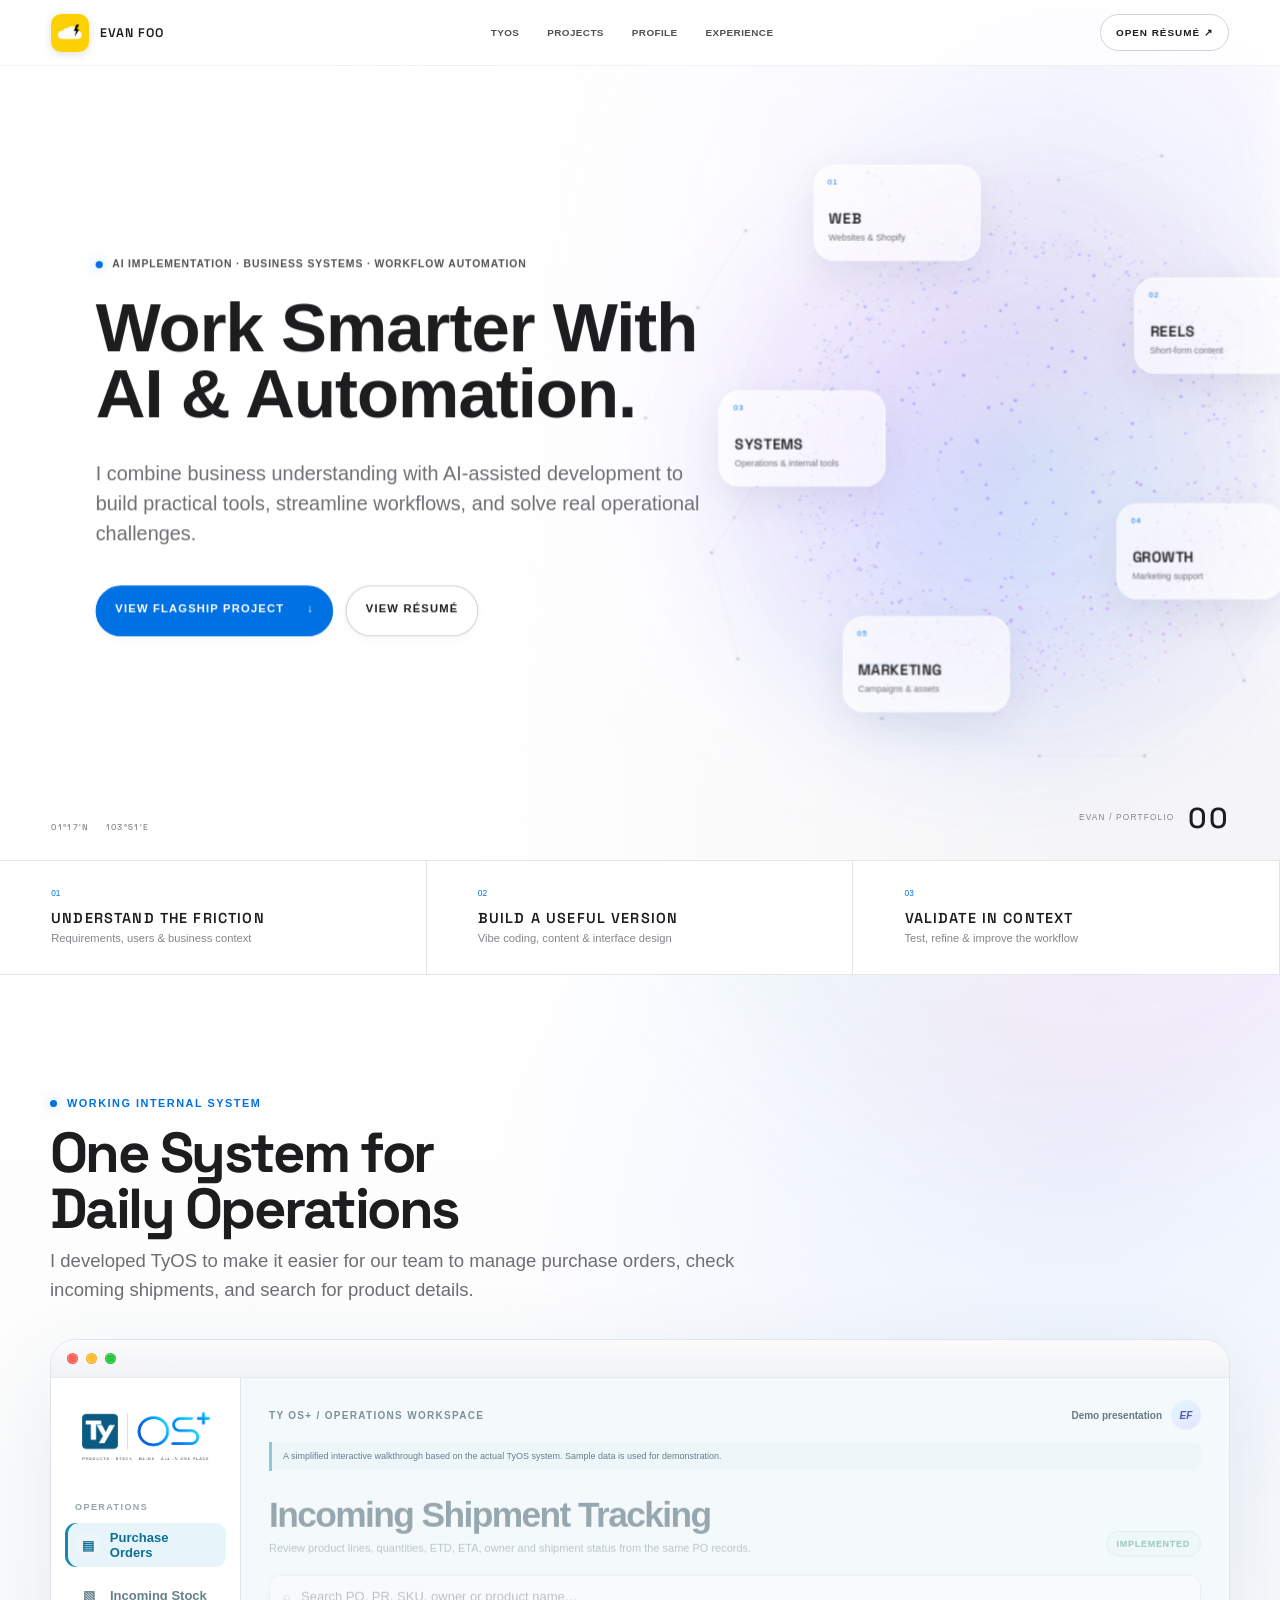
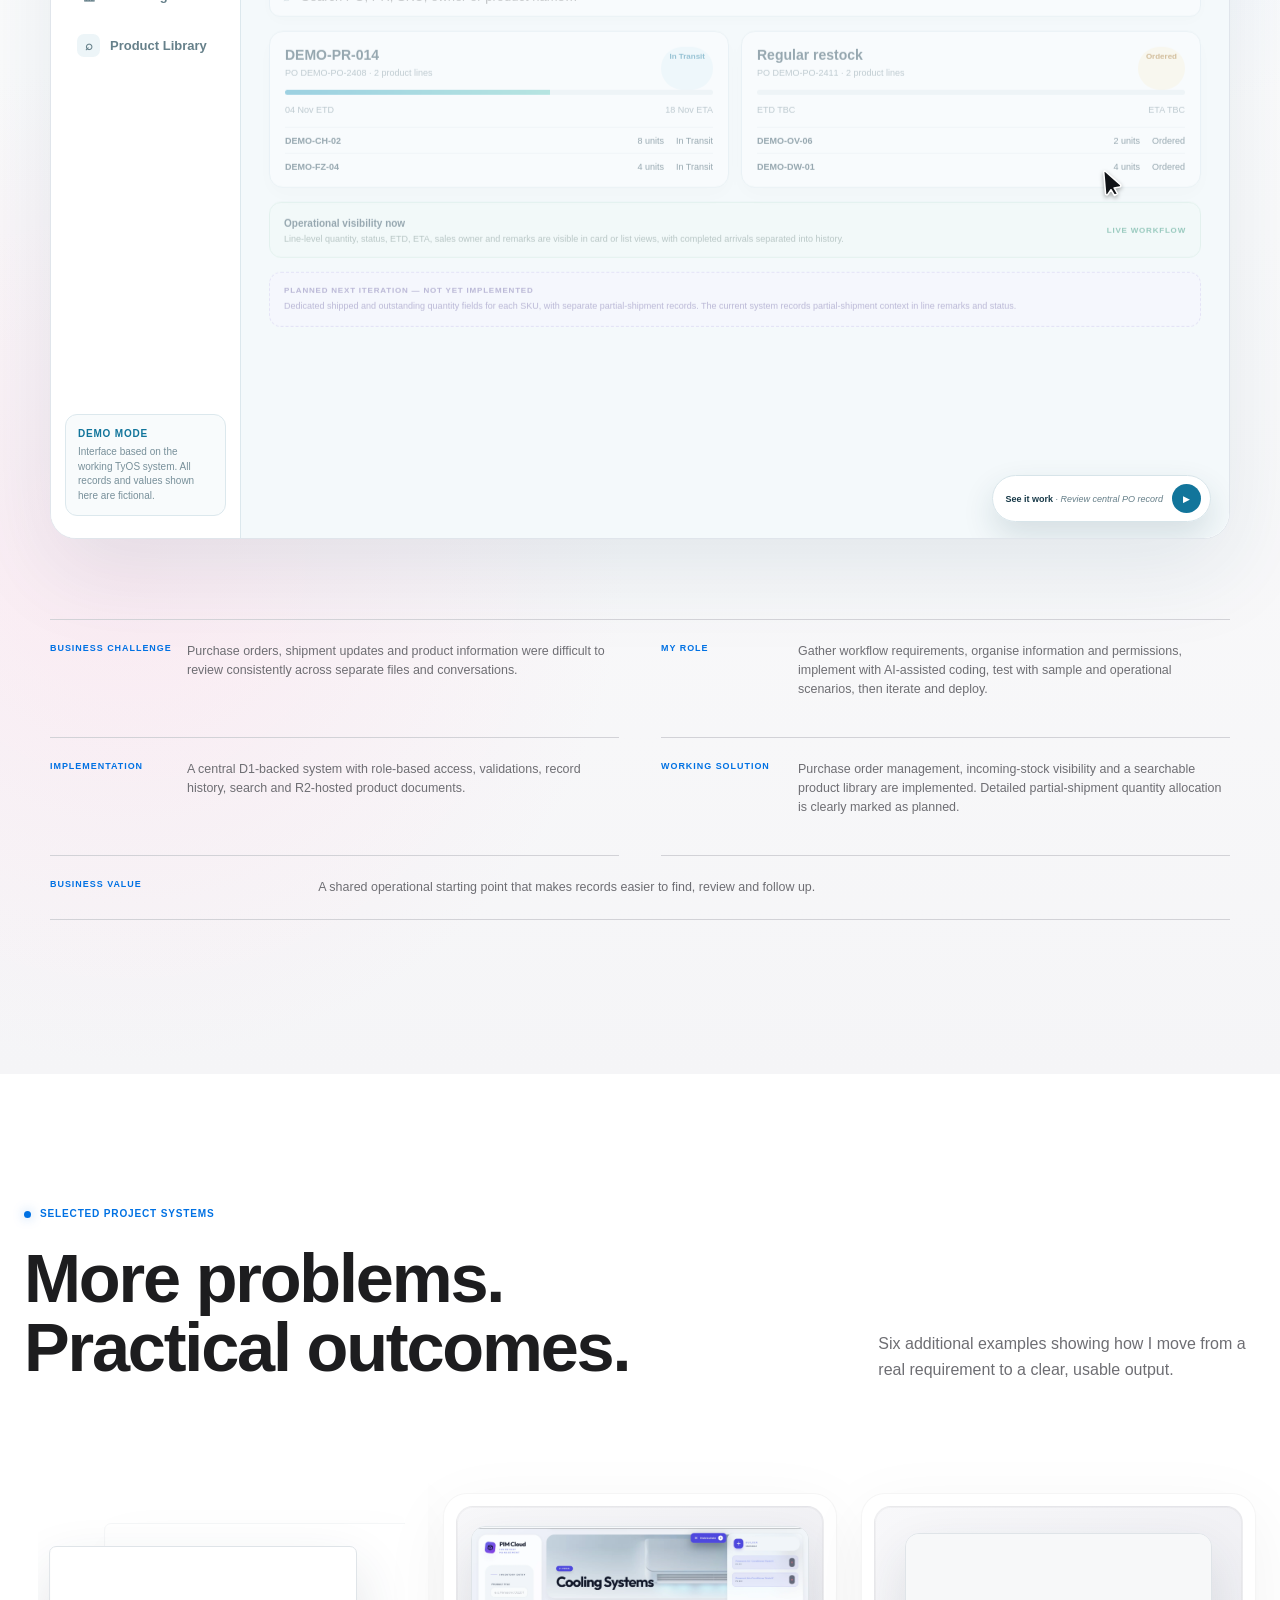
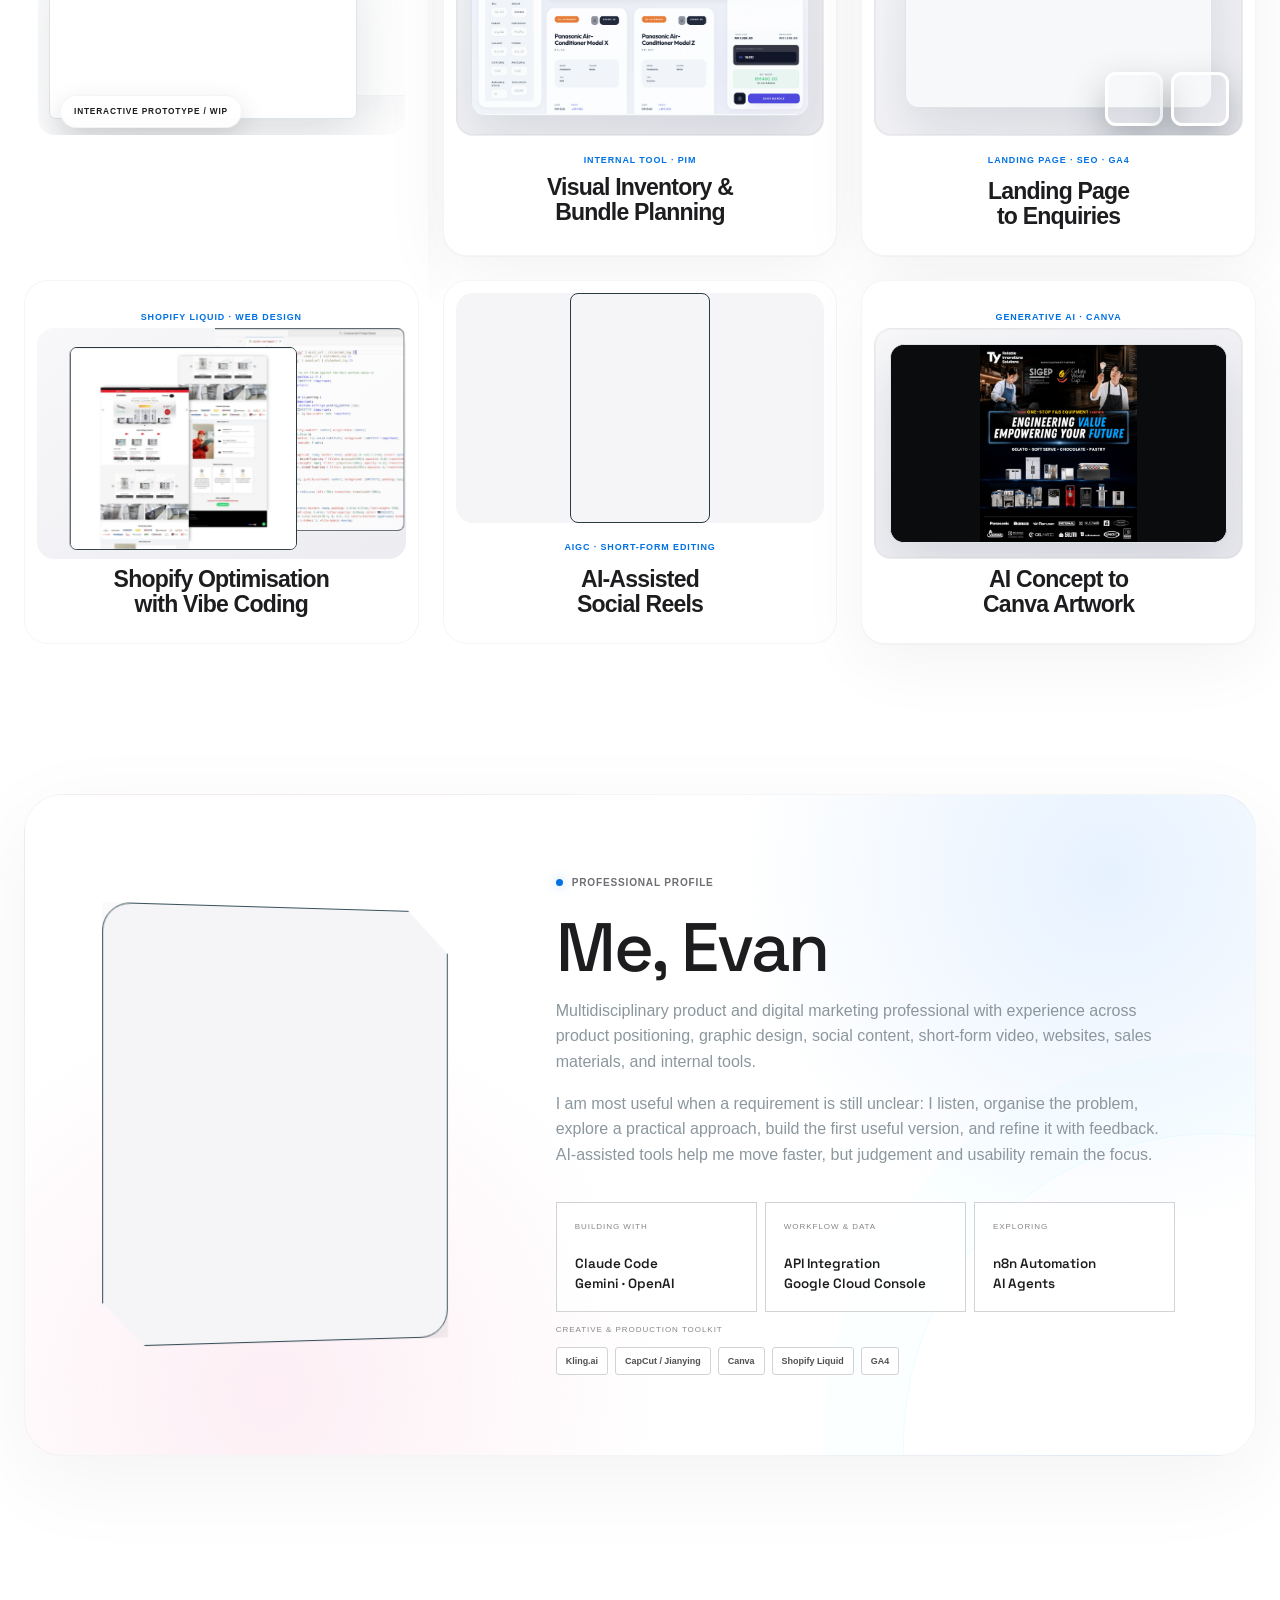
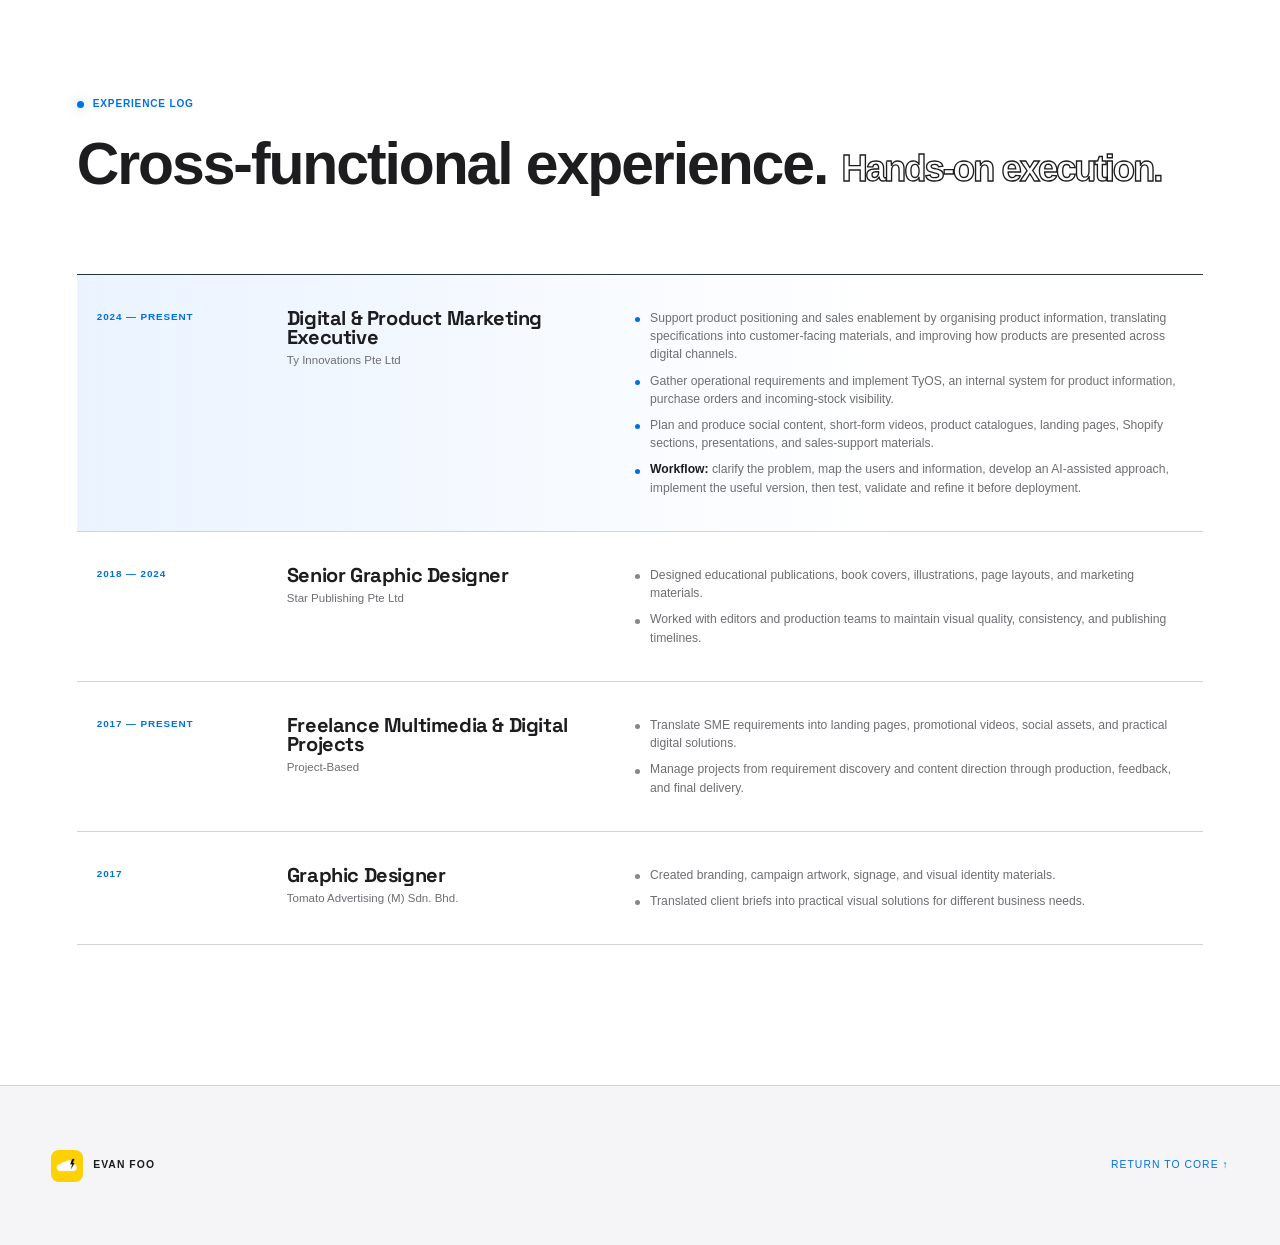
==== index.html @ cb298717 "Add files via upload" ====
<!doctype html>
<html lang="en">
<head>
  <meta charset="utf-8">
  <meta name="viewport" content="width=device-width, initial-scale=1">
  <meta name="description" content="Evan Foo — turning operational problems into practical business systems with AI-assisted implementation.">
  <meta name="theme-color" content="#ffffff">
  <title>Evan Foo — AI Implementation &amp; Business Systems</title>
  <link rel="icon" href="favicon.ico">
  <link rel="preconnect" href="https://fonts.googleapis.com">
  <link rel="preconnect" href="https://fonts.gstatic.com" crossorigin>
  <link href="https://fonts.googleapis.com/css2?family=DM+Sans:wght@400;500;600;700&amp;family=Space+Grotesk:wght@400;500;600;700&amp;display=swap" rel="stylesheet">
  <link rel="stylesheet" href="css/style.css">
</head>
<body>
  <canvas id="space" aria-hidden="true"></canvas>
  <div class="cursor-light" aria-hidden="true"></div>
  <div class="scroll-meter" aria-hidden="true"><span></span></div>

  <header class="topbar">
    <a class="identity" href="#home"><img src="assets/logo/evan-logo.png" alt=""><span>EVAN FOO</span></a>
    <nav aria-label="Main navigation"><a href="#tyos">TyOS</a><a href="#projects">Projects</a><a href="#profile">Profile</a><a href="#experience">Experience</a></nav>
    <a class="resume-link" href="assets/resume/resume.pdf" target="_blank">OPEN RÉSUMÉ <span>↗</span></a>
  </header>

  <main>
    <section class="hero" id="home">
      <div class="hero-video-shade" aria-hidden="true"></div>
      <div class="hero-copy" data-depth="18">
        <p class="system-label"><i></i> AI IMPLEMENTATION · BUSINESS SYSTEMS · WORKFLOW AUTOMATION</p>
        <h1><span class="hero-line">Work Smarter With</span><br><span>AI &amp; Automation.</span></h1>
        <p>I combine business understanding with AI-assisted development to build practical tools, streamline workflows, and solve real operational challenges.</p>
        <div class="hero-actions"><a href="#tyos">View flagship project <b>↓</b></a><a href="assets/resume/resume.pdf" target="_blank">View résumé</a></div>
      </div>

      <div class="portfolio-modules hero-visual-depth" aria-label="Portfolio categories">
        <canvas class="category-particle-ball" id="categoryParticleBall" aria-hidden="true"></canvas>
        <a href="#web-project"><small>01</small><strong>WEB</strong><span>Websites &amp; Shopify</span></a>
        <a href="#reels-project"><small>02</small><strong>REELS</strong><span>Short-form content</span></a>
        <a href="#tyos"><small>03</small><strong>SYSTEMS</strong><span>Operations &amp; internal tools</span></a>
        <a href="#growth-project"><small>04</small><strong>GROWTH</strong><span>Marketing support</span></a>
        <a href="#marketing-project"><small>05</small><strong>MARKETING</strong><span>Campaigns &amp; assets</span></a>
      </div>

      <div class="hero-coordinates" aria-hidden="true"><span>01°17′N</span><span>103°51′E</span></div>
      <div class="hero-index" aria-hidden="true"><span>EVAN / PORTFOLIO</span><b>00</b></div>
    </section>

    <section class="signal-band" aria-label="Core strengths">
      <div><small>01</small><strong>UNDERSTAND THE FRICTION</strong><span>Requirements, users &amp; business context</span></div>
      <div><small>02</small><strong>BUILD A USEFUL VERSION</strong><span>Vibe coding, content &amp; interface design</span></div>
      <div><small>03</small><strong>VALIDATE IN CONTEXT</strong><span>Test, refine &amp; improve the workflow</span></div>
    </section>

    <section class="tyos-showcase" id="tyos">
      <div class="tyos-wrap">
        <div class="tyos-demo-intro reveal">
          <p class="tyos-kicker"><i></i> WORKING INTERNAL SYSTEM</p>
          <h2>One System for<br>Daily Operations</h2>
          <p>I developed TyOS to make it easier for our team to manage purchase orders, check incoming shipments, and search for product details.</p>
        </div>
        <div class="tyos-real-demo reveal" id="tyos-walkthrough">
          <div class="tyos-window-bar" aria-hidden="true">
            <span class="tyos-window-dot tyos-window-dot-red"></span>
            <span class="tyos-window-dot tyos-window-dot-yellow"></span>
            <span class="tyos-window-dot tyos-window-dot-green"></span>
          </div>
          <iframe src="assets/tyos-demo/index.html" title="Interactive TyOS workflow demonstration using anonymised sample data" loading="lazy"></iframe>
        </div>

        <header class="tyos-intro tyos-intro-summary reveal">
          <div class="tyos-summary">
            <p><b>BUSINESS CHALLENGE</b> Purchase orders, shipment updates and product information were difficult to review consistently across separate files and conversations.</p>
            <p><b>MY ROLE</b> Gather workflow requirements, organise information and permissions, implement with AI-assisted coding, test with sample and operational scenarios, then iterate and deploy.</p>
            <p><b>IMPLEMENTATION</b> A central D1-backed system with role-based access, validations, record history, search and R2-hosted product documents.</p>
            <p><b>WORKING SOLUTION</b> Purchase order management, incoming-stock visibility and a searchable product library are implemented. Detailed partial-shipment quantity allocation is clearly marked as planned.</p>
            <p><b>BUSINESS VALUE</b> A shared operational starting point that makes records easier to find, review and follow up.</p>
          </div>
        </header>

        <div class="tyos-demo-shell reveal" id="tyosLegacyDemo" aria-hidden="true">
          <div class="tyos-demo-top">
            <div class="tyos-demo-dots" aria-hidden="true"><i></i><i></i><i></i></div>
            <div class="tyos-demo-url">tyos · internal operations workspace</div>
            <div class="tyos-sample-banner">Sample data · No production records</div>
            <div class="tyos-demo-controls">
              <button id="playBtn" type="button">▶ Play walkthrough</button>
              <button id="pauseBtn" type="button" aria-pressed="false">Ⅱ Pause</button>
              <button id="replayBtn" type="button" aria-label="Replay walkthrough">↻</button>
            </div>
          </div>
          <div class="tyos-demo-content">
            <aside class="tyos-demo-side" aria-label="TyOS sample navigation">
              <div class="tyos-demo-logo"><span>TY</span><b>OS+</b></div>
              <button class="tyos-demo-nav active" data-nav="products" type="button"><span>▣</span><b>Clearance Stock</b></button>
              <button class="tyos-demo-nav" data-nav="guide" type="button"><span>▤</span><b>Focus Product</b></button>
              <button class="tyos-demo-nav" data-nav="incoming" type="button"><span>▧</span><b>Incoming Stock</b></button>
              <div class="tyos-demo-note"><strong>TyOS demo</strong>Illustrative sample workspace</div>
            </aside>
            <div class="tyos-demo-main">
              <div class="tyos-demo-heading">
                <div><h3 id="screenTitle">Clearance Stock &amp; Pricing</h3><p id="screenSubtitle">Find product information without searching through separate files.</p></div>
                <span>SAMPLE WORKSPACE</span>
              </div>

              <div class="tyos-demo-screen active" data-screen="products">
                <div class="tyos-demo-search" id="searchTarget"><span>⌕</span><b id="searchText">Search SKU or product…</b></div>
                <div class="tyos-demo-categories"><span>Priority</span><span>All Product</span><span class="active">S/S Refrigerator</span><span>Chest Freezer</span><span>Glass Door</span><span>Ice Makers</span></div>
                <div class="tyos-product-table">
                  <div class="tyos-product-head"><span>Product / SKU</span><span>Equipment</span><span>Clearance</span><span>Wholesale</span><span>Available</span></div>
                  <button class="tyos-product-row" id="productTarget" type="button"><span><strong>TY-FZ-4D-01</strong><small>Sample model</small></span><span>4 Door Upright Freezer</span><span class="clearance">S$1,680</span><span>S$2,000</span><span class="quantity">×1</span></button>
                  <button class="tyos-product-row" type="button"><span><strong>TY-CH-2D-02</strong><small>Sample model</small></span><span>2 Door Upright Chiller</span><span class="clearance">S$2,020</span><span>S$2,340</span><span class="quantity">×3</span></button>
                </div>
                <div class="tyos-spec-card" id="specCard" aria-live="polite">
                  <div class="tyos-spec-title"><strong>4 Door Upright Freezer</strong><span>TY-FZ-4D-01 · Sample</span></div>
                  <div class="tyos-spec-grid"><div><label>Dimension</label><b>745 × 650 × 1,985 mm</b></div><div><label>Capacity</label><b>588 L</b></div><div><label>Temperature</label><b>−25°C to −15°C</b></div><div><label>Power</label><b>230V · 1 phase</b></div><div><label>Refrigerant</label><b>Sample spec</b></div><div><label>Energy rating</label><b>3</b></div><div><label>Availability</label><b>Sample quantity</b></div><div><label>Next step</label><b>Copy product specs</b></div></div>
                </div>
              </div>

              <div class="tyos-demo-screen" data-screen="guide">
                <div class="tyos-guide-grid">
                  <div class="tyos-guide-categories"><h4>Product Categories</h4><button class="active" id="guideTarget" type="button">Stainless Steel <span>4 ›</span></button><button type="button">Chest Freezer <span>2 ›</span></button><button type="button">Display Showcase <span>5 ›</span></button><button type="button">Dishwasher <span>1 ›</span></button></div>
                  <div class="tyos-guide-card"><small>PRODUCT CATEGORY</small><h4>Stainless Steel</h4><p>Explore suitable equipment configurations for the project.</p><div><section><b>Our focus</b><ul><li>Match configuration to the space</li><li>Confirm stored products</li></ul></section><section><b>Questions &amp; notes</b><ul><li>Chiller, freezer or combination?</li><li>How many doors are required?</li><li>Confirm current lead time</li></ul></section></div></div>
                </div>
              </div>

              <div class="tyos-demo-screen" data-screen="incoming">
                <div class="tyos-arrival-list">
                  <button class="tyos-arrival-card selected" id="arrivalTarget" type="button"><span><strong>SAMPLE-PR-014</strong><i>In Transit</i></span><p>2 product lines · 10 units · estimated progress</p><em><b id="progressFill"></b></em><small><span>ETA · 14 Nov</span><span>View details ↗</span></small></button>
                  <button class="tyos-arrival-card" type="button"><span><strong>SAMPLE-PR-015</strong><i class="ordered">Ordered</i></span><p>Schedule awaiting supplier confirmation</p><em><b></b></em><small><span>ETA · To be confirmed</span><span>1 product line</span></small></button>
                </div>
                <div class="tyos-arrival-detail" id="arrivalDetail"><strong>SAMPLE-PR-014 · Shipment details</strong><div class="head"><span>SKU / Item</span><span>Qty</span><span>ETD / ETA</span><span>Assigned to</span></div><div><span>TY-CH-2D-02 · Upright chiller</span><span>4 units</span><span>24 Oct / 14 Nov</span><span>Sample team</span></div><div><span>TY-UC-2D-03 · Undercounter chiller</span><span>6 units</span><span>24 Oct / 14 Nov</span><span>Sample team</span></div></div>
              </div>
            </div>
            <div class="tyos-demo-cursor" id="demoCursor" aria-hidden="true"><svg viewBox="0 0 24 30" fill="none"><path d="M3 2.4c0-1 1.1-1.5 1.9-.8L21.2 16c.9.8.5 2.3-.7 2.5l-6.2 1.1 3.7 6.2-3.3 2-3.8-6.3-3.5 5.1c-.7 1-2.2.6-2.4-.6L3 2.4Z" fill="#fff" stroke="#173d42" stroke-width="1.5"/></svg></div>
            <div class="tyos-cursor-ring" id="cursorRing" aria-hidden="true"></div>
          </div>
          <div class="tyos-demo-footer"><div><i id="statusDot"></i><span id="demoStatus">Choose a workflow or play the walkthrough.</span></div><b id="demoResult">One workspace · three useful workflows</b></div>
        </div>
        <div class="tyos-steps" aria-label="Walkthrough progress"><span class="active"></span><span></span><span></span></div>
        <div class="tyos-demo-caption"><strong id="requestCaption">Request: “Can you find the product specs and price?”</strong><span>Illustrative demo · Sample data only</span></div>
      </div>
    </section>

    <section class="projects" id="projects">
      <header class="section-head reveal"><div><p class="system-label"><i></i> SELECTED PROJECT SYSTEMS</p><h2>More problems.<br><span>Practical outcomes.</span></h2></div><p>Six additional examples showing how I move from a real requirement to a clear, usable output.</p></header>

      <div class="project-grid">
      <article class="project project-card project-feature reveal" id="growth-project" data-category="PRODUCT CONCEPT · SALES ENABLEMENT" tabindex="0" role="button" aria-haspopup="dialog">
        <div class="project-screen layered-screen scoutly-screen">
          <figure class="screen-back"><img src="assets/images/scoutly-cafe-leads.webp" alt="Scoutly cafe lead database interface" loading="lazy" decoding="async"></figure>
          <figure class="screen-front"><img src="assets/images/scoutly-dashboard-overview.webp" alt="Scoutly F&B intelligence dashboard" loading="lazy" decoding="async"></figure>
          <span class="screen-tag">INTERACTIVE PROTOTYPE / WIP</span>
        </div>
        <div class="project-copy"><span class="project-no">PROJECT / 01</span><h3>Singapore F&amp;B<br>Sales Intelligence</h3><div class="case-summary"><p><b>PROBLEM</b>Sales staff spent too much time searching across different sources for potential F&amp;B clients.</p><p><b>SOLUTION</b>A filterable dashboard that brings new and upcoming businesses into one place.</p><p><b>OUTCOME</b>Prospects are easier to review, giving the team a clearer starting point for outreach.</p></div><dl><div><dt>ROLE</dt><dd>Team research, problem framing, information architecture, MVP scope</dd></div><div><dt>FINAL OUTPUT</dt><dd>A centralised lead-review dashboard that reduces scattered research.</dd></div></dl><div class="tags"><span>Vibe Coding</span><span>Product Concept</span><span>Sales Enablement</span></div></div>
      </article>

      <article class="project project-card reveal" data-category="INTERNAL TOOL · PIM" tabindex="0" role="button" aria-haspopup="dialog">
        <div class="project-screen pim-screen"><figure class="full-screen"><img src="assets/images/wm-pim-cloud-full-interface.webp" alt="WM Smart Living PIM Cloud interface" loading="lazy" decoding="async"></figure></div>
        <div class="project-copy"><span class="card-category">INTERNAL TOOL · PIM</span><span class="project-no">PROJECT / 02</span><h3>Visual Inventory &amp;<br>Bundle Planning</h3><div class="case-summary"><p><b>PROBLEM</b>The client found spreadsheet-based stock and bundle planning difficult to scan.</p><p><b>SOLUTION</b>A visual PIM interface combining inventory, bundle pricing, estimated profit, and margin.</p><p><b>OUTCOME</b>Stock and bundle estimates can be reviewed more clearly at a glance.</p></div><p class="disclaimer">Profit and margin figures are planning estimates—not final accounting results.</p><dl><div><dt>ROLE</dt><dd>Requirement discovery, inventory view, bundle workflow, interface design</dd></div><div><dt>FINAL OUTPUT</dt><dd>A visual inventory and bundle-planning tool with adjustable pricing and margin estimates.</dd></div></dl><div class="tags"><span>Internal Tool</span><span>PIM</span><span>Vibe Coding</span></div></div>
      </article>

      <article class="project project-card reveal" data-category="LANDING PAGE · SEO · GA4" tabindex="0" role="button" aria-haspopup="dialog">
        <div class="project-screen landing-screen"><figure><img src="assets/images/landing-page-preview.webp" alt="Car fumigation service landing page" loading="lazy" decoding="async"></figure><div class="proof-stack"><img src="assets/images/client-feedback-seven-appointments.webp" alt="Client feedback reporting seven appointments" loading="lazy" decoding="async"><img src="assets/images/client-feedback-fully-booked.webp" alt="Client feedback reporting fully booked days" loading="lazy" decoding="async"></div></div>
        <div class="project-copy"><span class="project-no">PROJECT / 03</span><h3>Landing Page<br>to Enquiries</h3><div class="case-summary"><p><b>PROBLEM</b>The client needed a clearer way to present the service and turn visitors into enquiries.</p><p><b>SOLUTION</b>A focused landing page with WhatsApp contact, foundational SEO, and GA4 tracking.</p><p><b>OUTCOME</b>A simpler, trackable enquiry journey; the client later reported more appointment enquiries.</p></div><dl><div><dt>ROLE</dt><dd>Requirement discovery, positioning, page build, SEO and GA4 setup</dd></div><div><dt>FINAL OUTPUT</dt><dd>A booking-focused service funnel with a clear enquiry path and basic performance tracking.</dd></div></dl><div class="tags"><span>Landing Page</span><span>SEO</span><span>GA4</span></div></div>
      </article>

      <article class="project project-card reveal" id="web-project" data-category="SHOPIFY LIQUID · WEB DESIGN" tabindex="0" role="button" aria-haspopup="dialog">
        <div class="project-screen dual-screen"><figure><img src="assets/images/shopify-storefront-preview.webp" alt="Commercial Fridge Deals Shopify storefront" loading="lazy" decoding="async"></figure><figure><img src="assets/images/shopify-liquid-code.webp" alt="Shopify Liquid editing interface" loading="lazy" decoding="async"></figure></div>
        <div class="project-copy"><span class="project-no">PROJECT / 04</span><h3>Shopify Optimisation<br>with Vibe Coding</h3><div class="case-summary"><p><b>PROBLEM</b>The standard Shopify theme did not present the product range clearly enough for the business.</p><p><b>SOLUTION</b>AI-assisted Liquid edits to restructure content, improve navigation, and add feature labels.</p><p><b>OUTCOME</b>A clearer, more business-specific storefront built within the existing Shopify framework.</p></div><dl><div><dt>ROLE</dt><dd>Layout planning, Liquid edits, navigation styling, troubleshooting</dd></div><div><dt>FINAL OUTPUT</dt><dd>A customised Shopify storefront that makes products easier to discover and compare.</dd></div></dl><div class="tags"><span>Shopify Liquid</span><span>Vibe Coding</span><span>Web Design</span></div></div>
      </article>

      <article class="project project-card reveal" id="reels-project" data-category="AIGC · SHORT-FORM EDITING" tabindex="0" role="button" aria-haspopup="dialog">
        <div class="project-screen reel-system" data-reels>
          <div class="reel-player"><iframe src="https://www.youtube-nocookie.com/embed/9K4l81sEGqQ?rel=0" title="AI Host-Led Promotional Reel" allow="accelerometer; autoplay; clipboard-write; encrypted-media; gyroscope; picture-in-picture; web-share" allowfullscreen></iframe></div>
          <div class="reel-control"><button data-reel="9K4l81sEGqQ" aria-current="true">01 <span>AI HOST</span></button><button data-reel="tJdjFQpZRhw">02 <span>TREND</span></button><button data-reel="CH_SuSlxSW0">03 <span>EVENT</span></button><button data-reel="H6Ylp-J4e-0">04 <span>INVITE</span></button></div>
        </div>
        <div class="project-copy"><span class="project-no">PROJECT / 05</span><h3>AI-Assisted<br>Social Reels</h3><div class="case-summary"><p><b>PROBLEM</b>Social campaigns needed varied short-form content without relying on one production style.</p><p><b>SOLUTION</b>Four reel formats combining hands-on editing with AI-generated material where relevant.</p><p><b>OUTCOME</b>A flexible set of videos for host-led, trend, event, and invitation content.</p></div><dl><div><dt>ROLE</dt><dd>AIGC workflow, editing, captions, pacing, and quality control</dd></div><div><dt>FINAL OUTPUT</dt><dd>Four social-ready short-form video formats produced in CapCut / Jianying.</dd></div></dl><div class="tags"><span>AIGC</span><span>Short-Form</span><span>Editing</span></div></div>
      </article>

      <article class="project project-card reveal" id="marketing-project" data-category="GENERATIVE AI · CANVA" tabindex="0" role="button" aria-haspopup="dialog">
        <div class="project-screen poster-screen"><figure><img src="assets/images/sigep-poster-vertical.gif" alt="Animated SIGEP promotional poster" loading="lazy" decoding="async"></figure><div><small>PROCESS</small><span>AI CONCEPT</span><i>→</i><span>CANVA REFINEMENT</span><i>→</i><span>EDITABLE ARTWORK</span></div></div>
        <div class="project-copy"><span class="project-no">PROJECT / 06</span><h3>AI Concept to<br>Canva Artwork</h3><div class="case-summary"><p><b>PROBLEM</b>Early AI-generated concepts were not yet editable or ready for campaign use.</p><p><b>SOLUTION</b>Use AI for visual direction, then rebuild and refine the selected concept in Canva.</p><p><b>OUTCOME</b>Faster concept exploration while retaining control over layout, type, and branding.</p></div><dl><div><dt>ROLE</dt><dd>Prompt direction, hierarchy, typography, art direction, refinement</dd></div><div><dt>FINAL OUTPUT</dt><dd>Editable Canva campaign artwork refined from an AI-assisted concept.</dd></div></dl><div class="tags"><span>Generative AI</span><span>Canva</span><span>Art Direction</span></div></div>
      </article>
      </div>
    </section>

    <section class="profile" id="profile">
      <div class="profile-portrait reveal"><div class="portrait-frame"><img src="assets/images/about-profile.webp" alt="Evan Foo" loading="lazy" decoding="async"></div></div>
      <div class="profile-copy reveal"><p class="system-label"><i></i> PROFESSIONAL PROFILE</p><h2>Me, Evan</h2><p>Multidisciplinary product and digital marketing professional with experience across product positioning, graphic design, social content, short-form video, websites, sales materials, and internal tools.</p><p>I am most useful when a requirement is still unclear: I listen, organise the problem, explore a practical approach, build the first useful version, and refine it with feedback. AI-assisted tools help me move faster, but judgement and usability remain the focus.</p><div class="learning-grid"><div><small>BUILDING WITH</small><strong>Claude Code<br>Gemini · OpenAI</strong></div><div><small>WORKFLOW &amp; DATA</small><strong>API Integration<br>Google Cloud Console</strong></div><div><small>EXPLORING</small><strong>n8n Automation<br>AI Agents</strong></div></div><div class="tool-stack"><small>CREATIVE &amp; PRODUCTION TOOLKIT</small><span>Kling.ai</span><span>CapCut / Jianying</span><span>Canva</span><span>Shopify Liquid</span><span>GA4</span></div></div>
    </section>

    <section class="experience" id="experience">
      <header class="section-head reveal"><div><p class="system-label"><i></i> EXPERIENCE LOG</p><h2>Cross-functional experience. <span>Hands-on execution.</span></h2></div></header>
      <div class="experience-list">
        <article class="experience-row experience-current reveal"><time>2024 — PRESENT</time><div><h3>Digital &amp; Product Marketing Executive</h3><p>Ty Innovations Pte Ltd</p></div><div class="experience-details"><ul><li>Support product positioning and sales enablement by organising product information, translating specifications into customer-facing materials, and improving how products are presented across digital channels.</li><li>Gather operational requirements and implement TyOS, an internal system for product information, purchase orders and incoming-stock visibility.</li><li>Plan and produce social content, short-form videos, product catalogues, landing pages, Shopify sections, presentations, and sales-support materials.</li><li><b>Workflow:</b> clarify the problem, map the users and information, develop an AI-assisted approach, implement the useful version, then test, validate and refine it before deployment.</li></ul></div></article>
        <article class="experience-row reveal"><time>2018 — 2024</time><div><h3>Senior Graphic Designer</h3><p>Star Publishing Pte Ltd</p></div><div class="experience-details"><ul><li>Designed educational publications, book covers, illustrations, page layouts, and marketing materials.</li><li>Worked with editors and production teams to maintain visual quality, consistency, and publishing timelines.</li></ul></div></article>
        <article class="experience-row reveal"><time>2017 — PRESENT</time><div><h3>Freelance Multimedia &amp; Digital Projects</h3><p>Project-Based</p></div><div class="experience-details"><ul><li>Translate SME requirements into landing pages, promotional videos, social assets, and practical digital solutions.</li><li>Manage projects from requirement discovery and content direction through production, feedback, and final delivery.</li></ul></div></article>
        <article class="experience-row reveal"><time>2017</time><div><h3>Graphic Designer</h3><p>Tomato Advertising (M) Sdn. Bhd.</p></div><div class="experience-details"><ul><li>Created branding, campaign artwork, signage, and visual identity materials.</li><li>Translated client briefs into practical visual solutions for different business needs.</li></ul></div></article>
      </div>
    </section>
  </main>

  <footer><div><img src="assets/logo/evan-logo.png" alt=""><strong>EVAN FOO</strong></div><a href="#home">RETURN TO CORE ↑</a></footer>
  <dialog class="image-viewer" data-image-viewer aria-label="Enlarged project preview"><button class="image-viewer-close" type="button" data-viewer-close aria-label="Close preview">×</button><figure><img data-viewer-image src="" alt=""><figcaption data-viewer-caption></figcaption></figure></dialog>
  <dialog class="project-modal" data-project-modal aria-labelledby="project-modal-title">
    <div class="project-modal-panel">
      <button class="project-modal-close" type="button" data-project-modal-close aria-label="Close project details">×</button>
      <div class="project-modal-content" data-project-modal-content></div>
    </div>
  </dialog>
  <script src="js/main.js" defer></script>
</body>
</html>
---- css/style.css ----
:root{--bg:#05070a;--panel:#0b1016;--panel2:#101820;--text:#eef3f5;--muted:#7e8a91;--line:#26343c;--gold:#ffd33d;--cyan:#67e8f9;--max:1240px;--hero-x:0px;--hero-y:0px;--reactor-x:0px;--reactor-y:0px;--reactor-rx:0deg;--reactor-ry:0deg}*{box-sizing:border-box}html{scroll-behavior:smooth}body{margin:0;overflow-x:hidden;background:var(--bg);color:var(--text);font-family:"DM Sans",sans-serif;line-height:1.6}a{color:inherit;text-decoration:none}button{font:inherit}img{display:block;max-width:100%}#space{position:fixed;inset:0;z-index:-3;width:100%;height:100%;background:radial-gradient(circle at 50% 10%,#17242b 0,#080c10 35%,#040608 75%)}.cursor-light{position:fixed;left:0;top:0;z-index:-1;width:520px;height:520px;border-radius:50%;background:radial-gradient(circle,#67e8f90d,transparent 68%);pointer-events:none;transform:translate(-50%,-50%);will-change:transform}.scroll-meter{position:fixed;z-index:100;top:0;left:0;width:100%;height:2px;background:#ffffff0a}.scroll-meter span{display:block;width:100%;height:100%;background:linear-gradient(90deg,var(--cyan),#fff,var(--gold));box-shadow:0 0 14px var(--cyan);transform:scaleX(0);transform-origin:left}.topbar{position:fixed;z-index:90;left:0;top:0;width:100%;height:82px;padding:0 max(24px,4vw);display:flex;align-items:center;justify-content:space-between;border-bottom:1px solid transparent;transition:.35s}.topbar.is-scrolled{height:64px;border-color:#ffffff10;background:#05070add;backdrop-filter:blur(18px)}.identity{display:flex;align-items:center;gap:11px;font:600 .78rem "Space Grotesk";letter-spacing:.08em}.identity img{width:38px;height:38px;border-radius:10px}.identity small{display:block;color:#68747b;font-size:.48rem;letter-spacing:.16em}.topbar nav{display:flex;gap:28px;color:#849098;font-size:.68rem;font-weight:700;text-transform:uppercase;letter-spacing:.12em}.topbar nav a,.resume-link{transition:color .2s}.topbar nav a:hover{color:var(--cyan)}.resume-link{padding:10px 15px;border:1px solid #ffffff1b;border-radius:5px;font-size:.62rem;font-weight:800;letter-spacing:.1em}.resume-link:hover{border-color:var(--gold);color:var(--gold)}
.hero{position:relative;min-height:100svh;display:grid;grid-template-columns:.9fr 1.1fr;align-items:center;gap:2vw;padding:120px max(6vw,30px) 80px;overflow:hidden;perspective:1400px}.hero:before{content:"";position:absolute;inset:0;background:linear-gradient(90deg,#05070af5 0,transparent 42%),linear-gradient(0deg,#05070a 0,transparent 25%);z-index:-1}.hero-copy{position:relative;z-index:4;max-width:680px;transform:translate3d(var(--hero-x),var(--hero-y),50px)}.system-label{display:flex;align-items:center;gap:9px;margin:0 0 22px;color:#94a0a6;font-size:.63rem;font-weight:800;letter-spacing:.17em}.system-label i{width:7px;height:7px;border-radius:50%;background:var(--cyan);box-shadow:0 0 12px var(--cyan)}h1,h2,h3{margin:0;font-family:"Space Grotesk",sans-serif;line-height:.96;letter-spacing:-.055em}h1{font-size:clamp(4.4rem,8vw,8.8rem);font-weight:500}h1 span,h2 span{color:transparent;-webkit-text-stroke:1px #dbe4e755}.hero-copy>p:not(.system-label){max-width:570px;margin:30px 0 0;color:#8f9aa0;font-size:1rem}.hero-actions{display:flex;gap:12px;margin-top:36px}.hero-actions a{padding:13px 18px;border:1px solid #2a3941;border-radius:5px;font-size:.68rem;font-weight:800;text-transform:uppercase;letter-spacing:.1em;transition:.25s}.hero-actions a:first-child{border-color:var(--gold);background:var(--gold);color:#080a0c}.hero-actions a:hover{transform:translateY(-4px);box-shadow:0 15px 40px #0008}.hero-actions b{margin-left:18px}.hero-coordinates{position:absolute;left:4vw;bottom:28px;display:flex;gap:16px;color:#42515a;font:500 .52rem "Space Grotesk";letter-spacing:.16em}.hero-index{position:absolute;right:4vw;bottom:24px;display:flex;align-items:center;gap:14px;color:#42515a;font-size:.52rem;letter-spacing:.14em}.hero-index b{color:#9fabb1;font:500 1.8rem "Space Grotesk"}
.reactor-stage{position:relative;width:min(690px,50vw);aspect-ratio:1;margin:auto;transform-style:preserve-3d;transform:rotateX(var(--reactor-rx)) rotateY(var(--reactor-ry)) translate3d(var(--reactor-x),var(--reactor-y),0);transition:transform .15s linear}.reactor-stage:before{content:"";position:absolute;inset:4%;border-radius:50%;background:radial-gradient(circle,#67e8f90d 0,transparent 66%);filter:blur(8px)}.reactor-rings,.reactor-rings i{position:absolute;inset:50%;border-radius:50%;transform-style:preserve-3d}.reactor-rings i{border:1px solid #67e8f930}.reactor-rings i:nth-child(1){width:210px;height:210px;margin:-105px;box-shadow:0 0 35px #67e8f915;animation:spin 18s linear infinite}.reactor-rings i:nth-child(2){width:330px;height:330px;margin:-165px;border-style:dashed;animation:spin-reverse 26s linear infinite}.reactor-rings i:nth-child(3){width:470px;height:470px;margin:-235px;border-color:#ffffff12;animation:tilt 12s ease-in-out infinite}.reactor-rings i:nth-child(4){width:590px;height:590px;margin:-295px;border-color:#ffd33d12;border-style:dotted;animation:spin 38s linear infinite}.reactor-core{position:absolute;left:50%;top:50%;width:155px;height:155px;display:grid;place-items:center;border:1px solid #aef6ff80;border-radius:50%;background:radial-gradient(circle at 35% 30%,#fff 0 1%,#b8f8ff 4%,#38b8cc 18%,#0e4c5c 48%,#071419 70%);box-shadow:0 0 25px #67e8f9aa,0 0 100px #67e8f936,inset 0 0 28px #d5fbff88;transform:translate(-50%,-50%) translateZ(100px);animation:reactor 3.8s ease-in-out infinite}.reactor-core:before,.reactor-core:after{content:"";position:absolute;inset:-18px;border:1px solid #67e8f94a;border-radius:50%}.reactor-core:after{inset:-35px;border-style:dashed;animation:spin 14s linear infinite}.reactor-core div{text-align:center;color:#031014;text-shadow:0 1px #fff8}.reactor-core strong{display:block;font:700 2.2rem/1 "Space Grotesk"}.reactor-core span{display:block;margin-top:7px;font-size:.5rem;font-weight:800;line-height:1.35;letter-spacing:.12em}.module{position:absolute;z-index:4;min-width:108px;padding:10px 12px;display:grid;grid-template-columns:9px 1fr auto;align-items:center;gap:8px;border:1px solid #2a3a42;border-radius:4px;background:#071016db;color:#b9c3c8;text-align:left;box-shadow:0 14px 40px #0009;backdrop-filter:blur(12px);cursor:pointer;transition:.25s}.module:after{content:"";position:absolute;height:1px;width:70px;background:linear-gradient(90deg,#67e8f970,transparent);top:50%}.module i{width:7px;height:7px;border-radius:50%;background:#53636b}.module span{font:600 .61rem "Space Grotesk";letter-spacing:.1em}.module small{color:#53636b;font-size:.48rem}.module:hover,.module:focus-visible,.module.active{border-color:var(--cyan);color:#fff;box-shadow:0 0 25px #67e8f924,0 14px 40px #000b;transform:translateZ(42px) scale(1.06);outline:none}.module:hover i,.module.active i{background:var(--cyan);box-shadow:0 0 10px var(--cyan)}.module-web{left:0;top:43%}.module-web:after,.module-product:after{left:100%}.module-growth{left:18%;top:7%}.module-growth:after{left:90%;transform:rotate(42deg);transform-origin:left}.module-content{right:0;top:38%}.module-content:after{right:100%;transform:rotate(180deg)}.module-product{left:17%;bottom:7%}.module-product:after{left:90%;transform:rotate(-42deg);transform-origin:left}.module-readout{position:absolute;right:1%;bottom:4%;width:220px;padding:15px;border:1px solid #263942;background:#071016d9;backdrop-filter:blur(14px);transform:translateZ(40px);opacity:.76;transition:.3s}.module-readout small{color:var(--cyan);font-size:.48rem;letter-spacing:.14em}.module-readout strong{display:block;margin:6px 0;font:600 .85rem "Space Grotesk";letter-spacing:.04em}.module-readout p{margin:0;color:#718087;font-size:.62rem;line-height:1.45}
.signal-band{position:relative;z-index:4;display:grid;grid-template-columns:repeat(3,1fr);border-block:1px solid #1c2930;background:#071016e8;backdrop-filter:blur(14px)}.signal-band>div{position:relative;padding:24px 4vw;border-right:1px solid #1c2930;overflow:hidden}.signal-band>div:after{content:"";position:absolute;inset:0;background:linear-gradient(100deg,transparent,#67e8f90c,transparent);transform:translateX(-110%);transition:.7s}.signal-band>div:hover:after{transform:translateX(110%)}.signal-band small,.signal-band strong,.signal-band span{display:block}.signal-band small{color:#41515a;font-size:.52rem}.signal-band strong{margin:9px 0 3px;font:600 .9rem "Space Grotesk";letter-spacing:.08em}.signal-band span{color:#65737a;font-size:.7rem}
.projects{width:min(calc(100% - 48px),var(--max));margin:auto;padding:150px 0}.section-head{display:grid;grid-template-columns:1.35fr .65fr;align-items:end;gap:70px;margin-bottom:110px}.section-head h2,.profile h2{font-size:clamp(3.8rem,7vw,7.6rem);font-weight:500}.section-head>p{max-width:420px;margin:0;color:#78858b}.project{--rx:0deg;--ry:0deg;position:relative;display:grid;grid-template-columns:1.15fr .85fr;align-items:center;gap:6vw;min-height:720px;margin-bottom:150px;padding:46px;border:1px solid #1b2930;border-radius:12px;background:linear-gradient(145deg,#101820dd,#070b0fdd);box-shadow:0 55px 140px #0009,inset 0 1px #ffffff08;transform:perspective(1500px) rotateX(var(--rx)) rotateY(var(--ry));transform-style:preserve-3d;transition:border-color .35s,box-shadow .35s,transform .15s}.project:nth-of-type(even){grid-template-columns:.85fr 1.15fr}.project:nth-of-type(even) .project-screen{order:2}.project:hover{border-color:#67e8f944;box-shadow:0 70px 170px #000b,0 0 70px #67e8f90a,inset 0 1px #ffffff0d}.project-feature{border-color:#ffd33d35}.project-screen{position:relative;min-width:0;transform:translateZ(42px);transform-style:preserve-3d}.project-screen figure{margin:0;overflow:hidden;border:1px solid #2b3940;border-radius:7px;background:#090d10;box-shadow:0 30px 70px #000a}.project-screen figure img{width:100%;height:100%;object-fit:cover;transition:transform .65s cubic-bezier(.2,.8,.2,1)}.project:hover .project-screen figure img{transform:scale(1.025)}.full-screen{aspect-ratio:16/10}.layered-screen{min-height:500px}.layered-screen figure{position:absolute;width:83%;aspect-ratio:16/10}.screen-back{right:0;top:0;transform:translateZ(-25px) rotateY(-6deg);opacity:.52}.screen-front{left:0;bottom:0;transform:translateZ(38px) rotateY(5deg)}.screen-tag{position:absolute;left:18px;bottom:-20px;z-index:4;padding:8px 11px;background:var(--gold);color:#101010;font-size:.52rem;font-weight:800;letter-spacing:.1em}.proof-stack{position:absolute;right:-18px;bottom:-30px;width:38%;display:grid;grid-template-columns:1fr 1fr;gap:7px;transform:translateZ(55px)}.proof-stack img{aspect-ratio:1;object-fit:cover;border:1px solid #394850;border-radius:5px;box-shadow:0 18px 40px #000a}.dual-screen{min-height:540px}.dual-screen figure{position:absolute;width:62%;height:88%}.dual-screen figure:first-child{left:0;top:0;transform:rotateY(8deg) translateZ(24px)}.dual-screen figure:last-child{right:0;bottom:0;transform:rotateY(-8deg) translateZ(45px)}.dual-screen figure:first-child img{object-fit:contain;background:#fff}.dual-screen figure:last-child img{object-position:62% top}.project-copy{position:relative;z-index:3;transform:translateZ(65px)}.project-no{color:var(--cyan);font-size:.57rem;font-weight:800;letter-spacing:.16em}.project h3{margin:18px 0 25px;font-size:clamp(2.8rem,4.4vw,5.2rem);font-weight:500}.project-copy>p{color:#849198}.project-copy .disclaimer{padding-left:12px;border-left:2px solid var(--gold);color:#9a9270;font-size:.68rem}.project dl{margin:28px 0 0;border-top:1px solid #243239}.project dl div{display:grid;grid-template-columns:90px 1fr;gap:16px;padding:13px 0;border-bottom:1px solid #18242a}.project dt{color:#53636b;font-size:.53rem;font-weight:800;letter-spacing:.12em}.project dd{margin:0;color:#a8b1b5;font-size:.72rem}.tags{display:flex;flex-wrap:wrap;gap:7px;margin-top:22px}.tags span{padding:6px 9px;border:1px solid #2b3a42;border-radius:3px;color:#77868d;font-size:.54rem;font-weight:700}.reel-system{display:grid;grid-template-columns:1fr 110px;gap:12px;align-items:center}.reel-player{aspect-ratio:9/16;max-height:600px;margin:auto;overflow:hidden;border:1px solid #2a3b43;border-radius:8px;box-shadow:0 30px 80px #000b}.reel-player iframe{width:100%;height:100%;border:0}.reel-control{display:grid;gap:7px}.reel-control button{padding:12px 9px;border:1px solid #28373e;border-radius:4px;background:#0b1115;color:#56666e;text-align:left;cursor:pointer}.reel-control button span{display:block;margin-top:3px;font-size:.52rem;font-weight:800}.reel-control button[aria-current="true"]{border-color:var(--cyan);background:#10252b;color:#d8fbff;box-shadow:0 0 18px #67e8f917}.poster-screen{display:grid;grid-template-columns:.75fr .25fr;align-items:center;gap:15px}.poster-screen figure{max-width:380px;margin:auto}.poster-screen>div{display:grid;gap:11px;color:#718087;font-size:.58rem;font-weight:800}.poster-screen>div small{color:var(--cyan)}.poster-screen>div span{padding:9px;border-left:1px solid #33434a}.poster-screen>div i{color:var(--gold);font-style:normal}
.profile{position:relative;width:min(calc(100% - 48px),var(--max));margin:0 auto 150px;padding:100px 6vw;display:grid;grid-template-columns:.72fr 1.28fr;gap:8vw;align-items:center;border:1px solid #1b2930;background:radial-gradient(circle at 15% 35%,#1a323b 0,transparent 26%),#090d11;overflow:hidden}.profile:after{content:"";position:absolute;width:620px;height:620px;right:-270px;bottom:-300px;border:1px solid #67e8f91f;border-radius:50%;box-shadow:0 0 0 80px #67e8f907}.profile-portrait{position:relative;z-index:1;perspective:900px}.portrait-frame{position:relative;overflow:hidden;aspect-ratio:4/5;border:1px solid #38505a;clip-path:polygon(0 0,88% 0,100% 10%,100% 100%,12% 100%,0 90%);transform:rotateY(7deg);box-shadow:25px 35px 80px #000b}.portrait-frame:after{content:"SCAN / VERIFIED";position:absolute;left:15px;bottom:15px;padding:7px 9px;background:#061015cc;color:var(--cyan);font-size:.48rem;font-weight:800;letter-spacing:.12em}.portrait-frame img{width:100%;height:100%;object-fit:cover;object-position:center 34%;filter:saturate(.75) contrast(1.08)}.profile-portrait>span{display:block;margin-top:12px;color:#526169;font-size:.52rem;letter-spacing:.14em}.profile-copy{position:relative;z-index:1}.profile-copy>p:not(.system-label){max-width:720px;color:#8b979d}.learning-grid{display:grid;grid-template-columns:repeat(3,1fr);gap:8px;margin-top:35px}.learning-grid div{padding:18px;border:1px solid #24333a;background:#0b1217}.learning-grid small{display:block;color:#53646c;font-size:.5rem;letter-spacing:.12em}.learning-grid strong{display:block;margin-top:20px;font:600 .84rem/1.45 "Space Grotesk"}
.experience{padding:140px max(24px,6vw);background:#070a0d}.experience .section-head{width:min(100%,var(--max));margin:0 auto 80px}.experience-list{width:min(100%,var(--max));margin:auto;border-top:1px solid #26343b}.experience-row{position:relative;display:grid;grid-template-columns:160px 1fr 1fr;gap:40px;padding:34px 20px;border-bottom:1px solid #1d2a30;transition:.3s;overflow:hidden}.experience-row:before{content:"";position:absolute;inset:0;background:linear-gradient(90deg,#67e8f90d,transparent);transform:translateX(-100%);transition:.5s}.experience-row:hover{padding-left:34px;border-color:#67e8f955}.experience-row:hover:before{transform:translateX(0)}.experience-row>*{position:relative}.experience-row time{color:var(--cyan);font-size:.62rem;font-weight:800;letter-spacing:.09em}.experience-row h3{font-size:1.25rem;letter-spacing:-.02em}.experience-row p{margin:4px 0 0;color:#627078;font-size:.72rem}.experience-row>span{color:#7c898f;font-size:.77rem}footer{min-height:160px;padding:45px max(24px,4vw);display:flex;align-items:center;justify-content:space-between;border-top:1px solid #1c292f;background:#05070a;color:#65737a;font-size:.65rem;letter-spacing:.1em}footer div{display:flex;align-items:center;gap:10px;color:#d9e0e3}footer img{width:32px;border-radius:8px}footer a{color:var(--cyan)}
.js .reveal{opacity:0;transform:translateY(70px) scale(.985);filter:blur(7px);transition:opacity .9s cubic-bezier(.2,.75,.2,1),transform .9s cubic-bezier(.2,.75,.2,1),filter .9s}.js .reveal.visible{opacity:1;transform:translateY(0) scale(1);filter:blur(0)}@keyframes spin{to{transform:rotate(360deg)}}@keyframes spin-reverse{to{transform:rotate(-360deg)}}@keyframes tilt{50%{transform:rotateX(64deg) rotateZ(25deg)}}@keyframes reactor{50%{box-shadow:0 0 38px #67e8f9cc,0 0 130px #67e8f94a,inset 0 0 35px #e5fdffaa}}
@media(max-width:980px){.hero{grid-template-columns:1fr;padding-top:135px}.hero-copy{max-width:760px}.reactor-stage{position:absolute;right:-12vw;bottom:-7vw;width:68vw;opacity:.6}.hero-copy{pointer-events:none}.hero-actions{pointer-events:auto}.projects{width:min(calc(100% - 30px),var(--max))}.project,.project:nth-of-type(even){grid-template-columns:1fr;min-height:0;gap:55px;padding:28px}.project:nth-of-type(even) .project-screen{order:initial}.project-screen,.project-copy{transform:none}.layered-screen,.dual-screen{min-height:480px}.profile{width:calc(100% - 30px);grid-template-columns:1fr;padding:60px 30px}.profile-portrait{width:min(430px,80%)}.experience-row{grid-template-columns:130px 1fr}.experience-row>span{grid-column:2}}
@media(max-width:650px){.topbar{height:68px;padding:0 16px}.topbar nav{display:none}.identity small{display:none}.resume-link{padding:8px 10px}.hero{min-height:820px;padding:105px 20px 70px;align-items:start}.hero h1{font-size:clamp(4rem,19vw,6rem)}.hero-copy>p:not(.system-label){font-size:.88rem}.reactor-stage{right:-42vw;bottom:30px;width:118vw;opacity:.55}.module-readout{display:none}.module{min-width:88px;padding:8px;font-size:.55rem}.hero-coordinates{left:20px}.hero-index{right:20px}.signal-band{grid-template-columns:1fr}.signal-band>div{border-right:0;border-bottom:1px solid #1c2930;padding:18px 22px}.section-head{grid-template-columns:1fr;gap:25px;margin-bottom:70px}.section-head h2,.profile h2{font-size:clamp(3rem,15vw,4.8rem)}.projects{padding:100px 0}.project{margin-bottom:80px;padding:16px;border-radius:7px}.layered-screen{min-height:300px}.dual-screen{min-height:350px}.proof-stack{right:-5px;bottom:-15px;width:46%}.project h3{font-size:clamp(2.5rem,12vw,3.8rem)}.project dl div{grid-template-columns:70px 1fr}.reel-system{grid-template-columns:1fr}.reel-control{grid-template-columns:repeat(4,1fr)}.reel-control button{padding:8px 5px}.poster-screen{grid-template-columns:1fr}.poster-screen>div{grid-template-columns:repeat(3,1fr)}.poster-screen>div i,.poster-screen>div small{display:none}.profile{margin-bottom:80px;padding:45px 18px}.profile-portrait{width:100%}.learning-grid{grid-template-columns:1fr}.experience{padding:95px 15px}.experience-row{grid-template-columns:1fr;gap:10px;padding:25px 8px}.experience-row>span{grid-column:auto}.experience-row:hover{padding-left:15px}footer{flex-direction:column;align-items:flex-start;gap:20px}.cursor-light{display:none}}
@media(prefers-reduced-motion:reduce){html{scroll-behavior:auto}.reactor-rings i,.reactor-core{animation:none}.js .reveal{opacity:1;transform:none;filter:none}.project,.reactor-stage{transform:none!important;transition:none}}

/* Fluid energy core */
.reactor-core.energy-core{width:360px;height:360px;border:0;background:none;box-shadow:none;isolation:isolate;animation:energy-breathe 5s ease-in-out infinite}.reactor-core.energy-core:before{inset:7%;border:1px solid #80efff55;box-shadow:0 0 34px #35dfff3d,inset 0 0 28px #ae5dff24;animation:energy-orbit 12s linear infinite}.reactor-core.energy-core:after{inset:-4%;border:1px dashed #b879ff48;animation:energy-orbit-reverse 18s linear infinite}.energy-core img{position:absolute;inset:0;width:100%;height:100%;object-fit:contain;border-radius:50%;mix-blend-mode:screen;filter:saturate(1.18) contrast(1.07) drop-shadow(0 0 24px #3cdfff66);transform:scale(1.18);animation:energy-drift 7s ease-in-out infinite}.energy-signature{position:relative;z-index:3;display:grid;place-items:center;width:86px;height:86px;border:1px solid #d8fbff52;border-radius:50%;background:#07101880;color:#f4fbff!important;text-shadow:0 0 12px #9df6ff!important;box-shadow:0 0 28px #68ebff35,inset 0 0 18px #9cf7ff18;backdrop-filter:blur(3px)}.energy-signature strong{font-size:1.65rem!important;letter-spacing:.08em}.energy-signature span{margin-top:3px!important;color:#a9edf8;font-size:.42rem!important;letter-spacing:.14em!important}.reactor-stage:has(.module.active) .energy-core img{filter:saturate(1.35) contrast(1.1) brightness(1.12) drop-shadow(0 0 34px #58eaff88)}
@keyframes energy-breathe{50%{scale:1.045;filter:brightness(1.08)}}@keyframes energy-drift{0%,100%{transform:scale(1.16) rotate(-2deg)}50%{transform:scale(1.23) rotate(3deg)}}@keyframes energy-orbit{to{transform:rotate(360deg)}}@keyframes energy-orbit-reverse{to{transform:rotate(-360deg)}}
@media(max-width:650px){.reactor-core.energy-core{width:270px;height:270px}.energy-signature{width:68px;height:68px}.energy-signature strong{font-size:1.25rem!important}}

/* Controlled energy motion: static artwork, particles only */
.reactor-core.energy-core{animation:none}.energy-core img{filter:saturate(1.1) contrast(1.04) drop-shadow(0 0 18px #3cdfff45);transform:scale(1.16);animation:none}.energy-particles{position:absolute;inset:9%;z-index:2;width:82%;height:82%;border-radius:50%;pointer-events:none;mix-blend-mode:screen}.energy-pulse{position:absolute;left:50%;top:50%;z-index:2;width:19%;height:19%;border-radius:50%;background:radial-gradient(circle,#fff 0,#d6faff 22%,#9e7dff66 48%,transparent 72%);transform:translate(-50%,-50%);opacity:.42;filter:blur(3px);animation:core-light-pulse 4.8s ease-in-out infinite}.reactor-stage:has(.module.active) .energy-pulse{opacity:.58}.reactor-stage:has(.module.active) .energy-core img{filter:saturate(1.16) contrast(1.05) brightness(1.04) drop-shadow(0 0 24px #58eaff55)}@keyframes core-light-pulse{0%,100%{opacity:.36;filter:blur(3px)}50%{opacity:.52;filter:blur(5px)}}
@media(prefers-reduced-motion:reduce){.energy-pulse{animation:none}}

/* Frameless energy core: fade the artwork directly into the scene */
.reactor-core.energy-core{width:430px;height:430px;overflow:visible}.reactor-core.energy-core:before,.reactor-core.energy-core:after{display:none}.energy-core img{inset:-8%;width:116%;height:116%;border-radius:0;transform:none;mix-blend-mode:screen;-webkit-mask-image:radial-gradient(circle at center,#000 0 46%,#000 68%,rgba(0,0,0,.82) 78%,rgba(0,0,0,.32) 90%,transparent 100%);mask-image:radial-gradient(circle at center,#000 0 46%,#000 68%,rgba(0,0,0,.82) 78%,rgba(0,0,0,.32) 90%,transparent 100%)}.energy-particles{inset:15%;width:70%;height:70%}.energy-signature{display:block;width:auto;height:auto;border:0;border-radius:0;background:none;box-shadow:none;backdrop-filter:none;text-align:center}.energy-signature strong{font-size:2rem!important;color:#fff;text-shadow:0 0 15px #9df6ff,0 0 36px #9e79ff!important}.energy-signature span{margin-top:7px!important;color:#b9f4ff;font-size:.46rem!important;text-shadow:0 0 9px #67e8f9!important}.reactor-stage:has(.module.active) .energy-core img{filter:saturate(1.16) contrast(1.05) brightness(1.04) drop-shadow(0 0 18px #58eaff48)}
@media(max-width:650px){.reactor-core.energy-core{width:320px;height:320px}.energy-signature strong{font-size:1.55rem!important}}

/* Native transparent core artwork */
.energy-core img{inset:-4%;width:108%;height:108%;border-radius:0;transform:none;mix-blend-mode:normal;-webkit-mask-image:none;mask-image:none;filter:saturate(1.06) contrast(1.03) drop-shadow(0 0 20px #6ae9ff42)}.energy-particles{inset:12%;width:76%;height:76%}

/* Hero energy video */
.hero-video-stage{display:grid;place-items:center;width:min(720px,53vw);overflow:visible}.hero-video-stage:before{content:"";position:absolute;inset:10%;z-index:-1;border-radius:50%;background:#665cff24;filter:blur(65px)}.hero-video-stage video{width:100%;height:100%;object-fit:cover;mix-blend-mode:screen;filter:saturate(1.08) contrast(1.05) brightness(.96) drop-shadow(0 0 28px #586cff38);-webkit-mask-image:radial-gradient(ellipse at center,#000 0 58%,rgba(0,0,0,.9) 69%,rgba(0,0,0,.35) 84%,transparent 98%);mask-image:radial-gradient(ellipse at center,#000 0 58%,rgba(0,0,0,.9) 69%,rgba(0,0,0,.35) 84%,transparent 98%)}.video-readout{position:absolute;right:3%;bottom:9%;display:flex;align-items:center;gap:8px;padding:7px 9px;border-left:1px solid #67e8f966;background:#06101599;color:#779099;font-size:.47rem;letter-spacing:.12em;backdrop-filter:blur(8px)}.video-readout small{color:var(--cyan)}.video-readout span:before{content:"";display:inline-block;width:5px;height:5px;margin-right:5px;border-radius:50%;background:#7dffb3;box-shadow:0 0 8px #7dffb3}
@media(max-width:980px){.hero-video-stage{width:72vw}}
@media(max-width:650px){.hero-video-stage{right:-34vw;width:112vw}.video-readout{display:none}}

/* Full-bleed hero video with portfolio labels */
.hero{isolation:isolate}.hero-background-video{position:absolute;inset:0;z-index:-3;width:100%;height:100%;object-fit:cover;object-position:center center;filter:saturate(.92) contrast(1.08) brightness(.72)}.hero-video-shade{position:absolute;inset:0;z-index:-2;pointer-events:none;background:linear-gradient(90deg,#05070af7 0%,#05070ad6 30%,#05070a66 58%,#05070a22 78%,#05070a66 100%),linear-gradient(0deg,#05070af5 0%,transparent 30%,#05070a52 100%)}.hero:before{z-index:-1;background:radial-gradient(circle at 70% 48%,transparent 0 20%,#05070a24 52%,#05070a91 100%)}.portfolio-modules{position:relative;z-index:5;justify-self:end;width:min(430px,36vw);display:grid;grid-template-columns:1fr 1fr;gap:10px;transform:translate3d(var(--reactor-x),var(--reactor-y),60px);transition:transform .15s linear}.portfolio-modules a{position:relative;min-height:132px;padding:18px;display:flex;flex-direction:column;justify-content:flex-end;border:1px solid #ffffff1c;border-radius:5px;background:linear-gradient(145deg,#071016bd,#0c1116a8);box-shadow:0 22px 55px #0008;backdrop-filter:blur(10px);overflow:hidden;transition:transform .3s,border-color .3s,background .3s,box-shadow .3s}.portfolio-modules a:before{content:"";position:absolute;inset:0;background:linear-gradient(120deg,transparent 20%,#67e8f916 48%,transparent 75%);transform:translateX(-110%);transition:transform .6s}.portfolio-modules a:hover,.portfolio-modules a:focus-visible{transform:translateY(-8px) translateZ(25px);border-color:#67e8f977;background:#0a1920d9;box-shadow:0 28px 70px #000b,0 0 30px #67e8f913;outline:none}.portfolio-modules a:hover:before,.portfolio-modules a:focus-visible:before{transform:translateX(110%)}.portfolio-modules small{position:absolute;left:16px;top:13px;color:var(--cyan);font-size:.52rem;letter-spacing:.13em}.portfolio-modules strong{font:600 1.05rem "Space Grotesk";letter-spacing:.08em}.portfolio-modules span{margin-top:4px;color:#69777e;font-size:.61rem}.portfolio-modules a:nth-child(2),.portfolio-modules a:nth-child(3){transform:translateY(22px)}.portfolio-modules a:nth-child(2):hover,.portfolio-modules a:nth-child(3):hover{transform:translateY(14px) translateZ(25px)}
@media(max-width:980px){.hero-background-video{object-position:60% center}.portfolio-modules{position:absolute;right:4vw;bottom:9vh;width:min(460px,58vw)}.portfolio-modules a{min-height:105px}.hero-video-shade{background:linear-gradient(90deg,#05070af8 0%,#05070acb 48%,#05070a52 100%),linear-gradient(0deg,#05070af5 0%,transparent 40%)}}
@media(max-width:650px){.hero-background-video{object-position:60% center;filter:saturate(.9) contrast(1.08) brightness(.55)}.hero-video-shade{background:linear-gradient(180deg,#05070ae8 0%,#05070a52 38%,#05070ac9 69%,#05070af8 100%)}.portfolio-modules{right:16px;bottom:82px;width:calc(100% - 32px);grid-template-columns:repeat(4,1fr);gap:5px}.portfolio-modules a{min-height:74px;padding:9px 7px}.portfolio-modules a:nth-child(2),.portfolio-modules a:nth-child(3),.portfolio-modules a:nth-child(2):hover,.portfolio-modules a:nth-child(3):hover{transform:none}.portfolio-modules small{left:7px;top:6px;font-size:.43rem}.portfolio-modules strong{font-size:.68rem}.portfolio-modules span{display:none}}

/* Scattered desktop portfolio modules */
@media(min-width:981px){.portfolio-modules{position:relative;justify-self:end;display:block;width:min(650px,49vw);height:min(650px,72vh);transform:translate3d(var(--reactor-x),var(--reactor-y),60px)}.portfolio-modules a{position:absolute;min-height:0;width:178px;height:112px}.portfolio-modules a:nth-child(1){left:4%;top:14%;transform:translateZ(24px)}.portfolio-modules a:nth-child(2){right:-2%;top:36%;width:164px;height:102px;transform:translateZ(62px)}.portfolio-modules a:nth-child(3){left:12%;bottom:10%;width:198px;height:120px;transform:translateZ(42px)}.portfolio-modules a:nth-child(4){right:15%;bottom:-2%;width:154px;height:94px;transform:translateZ(78px)}.portfolio-modules a:nth-child(1):hover,.portfolio-modules a:nth-child(2):hover,.portfolio-modules a:nth-child(3):hover,.portfolio-modules a:nth-child(4):hover,.portfolio-modules a:nth-child(1):focus-visible,.portfolio-modules a:nth-child(2):focus-visible,.portfolio-modules a:nth-child(3):focus-visible,.portfolio-modules a:nth-child(4):focus-visible{transform:translateY(-8px) translateZ(95px)}.portfolio-modules a:after{content:"";position:absolute;width:58px;height:1px;background:linear-gradient(90deg,#67e8f970,transparent);top:50%;pointer-events:none}.portfolio-modules a:nth-child(1):after,.portfolio-modules a:nth-child(3):after{left:100%}.portfolio-modules a:nth-child(2):after,.portfolio-modules a:nth-child(4):after{right:100%;transform:rotate(180deg)}}

/* Shopify presentation: storefront in front, coding process behind. */
.dual-screen figure:first-child{left:7%;top:8%;z-index:2;transform:rotateY(7deg) translateZ(48px)}
.dual-screen figure:last-child{right:0;top:0;bottom:auto;z-index:1;opacity:.74;transform:rotateY(-6deg) translateZ(8px)}

/* Click-to-enlarge project previews. */
.project-screen img{cursor:zoom-in}
.project-screen img:focus-visible{outline:2px solid var(--cyan);outline-offset:5px}
.image-viewer{width:min(92vw,1180px);max-width:none;padding:0;border:1px solid rgba(113,231,255,.34);border-radius:18px;background:#050b12;color:#fff;box-shadow:0 30px 100px rgba(0,0,0,.75);overflow:visible}
.image-viewer::backdrop{background:rgba(0,4,10,.84);backdrop-filter:blur(10px)}
.image-viewer figure{margin:0;padding:18px;display:grid;gap:12px}
.image-viewer img{display:block;width:100%;max-height:84vh;object-fit:contain;border-radius:11px;background:#020509}
.image-viewer figcaption{min-height:1em;color:var(--muted);font-size:.78rem;letter-spacing:.08em;text-align:center}
.image-viewer-close{position:absolute;right:-14px;top:-14px;z-index:2;width:42px;height:42px;border:1px solid rgba(255,255,255,.24);border-radius:50%;background:#0b1722;color:#fff;font:300 1.7rem/1 sans-serif;cursor:pointer;box-shadow:0 10px 30px rgba(0,0,0,.45)}
.image-viewer-close:hover{border-color:var(--cyan);color:var(--cyan)}
.screen-tag{z-index:10;transform:translateZ(90px);pointer-events:none;box-shadow:0 12px 30px #0008}

/* Fifth Hero module */
@media(min-width:981px){.portfolio-modules a:nth-child(5){left:43%;top:2%;width:170px;height:96px;transform:translateZ(54px)}.portfolio-modules a:nth-child(5):hover,.portfolio-modules a:nth-child(5):focus-visible{transform:translateY(-8px) translateZ(95px)}.portfolio-modules a:nth-child(5):after{left:100%}}
@media(max-width:650px){.portfolio-modules{grid-template-columns:repeat(5,1fr)}.portfolio-modules a{padding:9px 5px}.portfolio-modules a:nth-child(5){transform:none}.portfolio-modules strong{font-size:.59rem;letter-spacing:.04em}}

/* Scroll-driven scene transitions */
.hero{--hero-scroll:0;transform-origin:center bottom}
.hero-background-video{will-change:transform,opacity;opacity:var(--hero-video-opacity,1);transition:opacity .08s linear}
.hero-copy{will-change:transform,opacity;opacity:var(--hero-copy-opacity,1);transform:translate3d(var(--hero-x),calc(var(--hero-y) + var(--hero-copy-y,0px)),50px) scale(var(--hero-copy-scale,1))}
.portfolio-modules{will-change:transform,opacity;opacity:var(--hero-module-opacity,1);transform:translate3d(var(--reactor-x),calc(var(--reactor-y) + var(--hero-module-y,0px)),60px) scale(var(--hero-module-scale,1))}
.hero-video-shade{opacity:var(--hero-shade-opacity,1)}
.signal-band{transform:translateY(var(--hero-band-lift,0));box-shadow:0 -35px 80px rgba(5,7,10,var(--hero-shadow-opacity,0))}
.project{--scroll-shift:0px;--scroll-glow:0;--scroll-delay:0px}
.project .project-screen{transform:translate3d(0,var(--scroll-shift),42px);transition:transform .12s linear}
.project .project-copy{transform:translate3d(0,var(--copy-shift,0),65px);transition:transform .12s linear}
.project::after{content:"";position:absolute;inset:-1px;z-index:-1;border-radius:inherit;pointer-events:none;opacity:var(--scroll-glow,0);background:radial-gradient(circle at 50% 25%,#67e8f940,transparent 58%);filter:blur(24px)}
@media(prefers-reduced-motion:reduce){.hero-background-video,.signal-band{transform:none!important;opacity:1!important;transition:none!important}.hero-copy{transform:translate3d(var(--hero-x),var(--hero-y),50px)!important;opacity:1!important}.portfolio-modules{transform:translate3d(var(--reactor-x),var(--reactor-y),60px)!important;opacity:1!important}.project .project-screen,.project .project-copy{transform:none!important;transition:none!important}.project::after{display:none}}

/* Stronger outlined display type and expanded working toolkit. */
h1 span,h2 span{-webkit-text-stroke:1.7px #dbe4e788;text-shadow:0 0 28px #dbe4e70b}
.tool-stack{display:flex;flex-wrap:wrap;align-items:center;gap:7px;margin-top:12px}.tool-stack small{width:100%;margin-bottom:3px;color:#53646c;font-size:.5rem;letter-spacing:.12em}.tool-stack span{padding:6px 9px;border:1px solid #283840;border-radius:3px;background:#091117;color:#85949b;font-size:.56rem;font-weight:700}
@media(min-width:651px){.project dl div{grid-template-columns:112px 1fr}}

/* Scan-friendly case study summaries. */
.case-summary{display:grid;gap:0;margin:24px 0 18px;border-top:1px solid #243239}
.case-summary p{display:grid;grid-template-columns:82px 1fr;gap:14px;margin:0;padding:11px 0;border-bottom:1px solid #18242a;color:#8b989e;font-size:.76rem;line-height:1.5}
.case-summary b{color:var(--cyan);font-size:.53rem;letter-spacing:.12em;padding-top:2px}
@media(max-width:650px){.case-summary p{grid-template-columns:70px 1fr;gap:10px;font-size:.72rem}}

/* Expanded, scan-friendly experience details. */
.experience-row{grid-template-columns:150px minmax(210px,.72fr) minmax(320px,1.28fr)}
.experience-row.experience-current{background:linear-gradient(90deg,#67e8f908,transparent 75%)}
.experience-details ul{margin:0;padding:0;list-style:none;display:grid;gap:8px}
.experience-details li{position:relative;padding-left:15px;color:#7f8c92;font-size:.76rem;line-height:1.5}
.experience-details li::before{content:"";position:absolute;left:0;top:.68em;width:5px;height:5px;border-radius:50%;background:#3f5660}
.experience-details b{color:#aebbc0;font-weight:700}
.experience-current .experience-details li::before{background:var(--cyan);box-shadow:0 0 8px #67e8f977}
@media(max-width:980px){.experience-row{grid-template-columns:125px 1fr}.experience-details{grid-column:2}}
@media(max-width:650px){.experience-row{grid-template-columns:1fr}.experience-details{grid-column:auto}.experience-details li{font-size:.73rem}}

/* Simplified identity and portrait presentation. */
.portrait-frame::after{display:none}

/* Match the video loading state to the finished Hero. */
.hero,.hero-background-video{background:#05070a}

/* TyOS flagship — a brighter product-demo break from the dark portfolio. */
.tyos-showcase{position:relative;padding:120px 0 112px;color:#17363c;background:linear-gradient(145deg,#f8faf6 0%,#edf5f1 52%,#f7f5ec 100%);overflow:hidden}
.tyos-showcase::before{content:"";position:absolute;right:-18%;top:-30%;width:760px;height:760px;border-radius:50%;background:radial-gradient(circle,#80d9d52b 0%,transparent 67%);pointer-events:none}
.tyos-wrap{position:relative;width:min(1180px,calc(100% - 48px));margin:auto}
.tyos-intro{display:grid;grid-template-columns:1.08fr .92fr;gap:72px;align-items:start;margin-bottom:42px}
.tyos-kicker{display:flex;align-items:center;gap:10px;margin:0;color:#14798a;font-size:.68rem;font-weight:800;letter-spacing:.14em}
.tyos-kicker i{width:7px;height:7px;border-radius:50%;background:#25a9b0;box-shadow:0 0 14px #25a9b088}
.tyos-intro h2{margin:18px 0 0;max-width:760px;color:#102b32;font:600 clamp(2.7rem,5.4vw,5rem)/.98 "Space Grotesk";letter-spacing:-.065em}
.tyos-meta{display:flex;flex-wrap:wrap;gap:8px;margin-top:25px}.tyos-meta span{padding:8px 11px;border:1px solid #cbdcd6;border-radius:999px;background:#ffffffa6;color:#4a6866;font-size:.62rem;font-weight:700}
.tyos-summary{display:grid;border-top:1px solid #cfddd8}.tyos-summary p{display:grid;grid-template-columns:78px 1fr;gap:13px;margin:0;padding:12px 0;border-bottom:1px solid #cfddd8;color:#617572;font-size:.78rem;line-height:1.55}.tyos-summary b{color:#14798a;font-size:.56rem;letter-spacing:.11em}
.tyos-demo-shell{position:relative;overflow:hidden;border:1px solid #ceddd8;border-radius:22px;background:#f2f6f4;box-shadow:0 28px 75px #315c5230}
.tyos-demo-top{display:grid;grid-template-columns:auto minmax(170px,1fr) auto auto;align-items:center;gap:14px;min-height:56px;padding:8px 18px;border-bottom:1px solid #dbe5e1;background:#fbfcfa;color:#637875;font-size:.62rem}
.tyos-demo-dots{display:flex;gap:6px}.tyos-demo-dots i{width:7px;height:7px;border-radius:50%;background:#c3d0cc}.tyos-demo-url{justify-self:center;padding:5px 13px;border:1px solid #dce5e1;border-radius:999px;background:#fff}.tyos-sample-banner{color:#5b7c74;font-weight:750;letter-spacing:.06em;text-transform:uppercase}
.tyos-demo-controls{display:flex;gap:6px}.tyos-demo-controls button{min-height:31px;padding:0 10px;border:1px solid #d3dfdb;border-radius:7px;background:#fff;color:#31504d;font:700 .55rem "DM Sans";cursor:pointer}.tyos-demo-controls button:hover{border-color:#78aaa1;background:#f2faf7}
.tyos-demo-content{position:relative;display:grid;grid-template-columns:185px minmax(0,1fr);min-height:500px;background:#f2f6f4}
.tyos-demo-side{display:flex;flex-direction:column;gap:7px;padding:17px 12px;border-right:1px solid #d9e4e0;background:#fff}.tyos-demo-logo{display:flex;align-items:center;gap:8px;margin:0 5px 18px;color:#133e48;font-size:.8rem}.tyos-demo-logo>span{display:grid;place-items:center;width:28px;height:28px;border-radius:8px;color:#fff;background:#116e83;font-size:.62rem;font-weight:900}.tyos-demo-logo b{font-weight:900}.tyos-demo-nav{display:flex;align-items:center;gap:10px;width:100%;min-height:40px;padding:0 11px;border:0;border-radius:8px;background:transparent;color:#58716d;text-align:left;cursor:pointer}.tyos-demo-nav span{width:17px;color:#398497;font-size:.9rem}.tyos-demo-nav b{font-size:.62rem}.tyos-demo-nav:hover{background:#edf6f3}.tyos-demo-nav.active{color:#145d70;background:#e5f3f2;box-shadow:inset 3px 0 #17819a}.tyos-demo-note{margin-top:auto;padding:11px;border:1px solid #e0e9e5;border-radius:9px;background:#f7faf8;color:#6b807c;font-size:.54rem}.tyos-demo-note strong{display:block;color:#2e615f}
.tyos-demo-main{min-width:0;padding:28px clamp(18px,3vw,38px) 30px}.tyos-demo-heading{display:flex;justify-content:space-between;align-items:flex-start;gap:15px;margin-bottom:21px}.tyos-demo-heading h3{margin:0;color:#173b43;font:700 clamp(1.25rem,2.5vw,1.7rem) "Space Grotesk";letter-spacing:-.04em}.tyos-demo-heading p{margin:5px 0 0;color:#718480;font-size:.66rem}.tyos-demo-heading>span{color:#72837f;font-size:.52rem;letter-spacing:.08em;white-space:nowrap}
.tyos-demo-screen{display:none;animation:tyos-screen-in .32s ease both}.tyos-demo-screen.active{display:block}@keyframes tyos-screen-in{from{opacity:.2;transform:translateY(6px)}to{opacity:1;transform:none}}
.tyos-demo-search{display:flex;align-items:center;gap:9px;min-height:43px;padding:0 13px;border:1px solid #d6e3de;border-radius:9px;background:#fff;color:#80938e}.tyos-demo-search span{color:#378397;font-size:1rem}.tyos-demo-search b{font-size:.63rem;font-weight:500}.tyos-demo-categories{display:flex;flex-wrap:wrap;gap:6px;margin:12px 0 15px}.tyos-demo-categories span{padding:6px 9px;border:1px solid #d8e3df;border-radius:999px;background:#fff;color:#607772;font-size:.5rem;font-weight:720}.tyos-demo-categories .active{border-color:#0e728b;background:#0e728b;color:#fff}
.tyos-product-table{overflow:hidden;border:1px solid #d9e4e0;border-radius:10px;background:#fff}.tyos-product-head,.tyos-product-row{display:grid;grid-template-columns:minmax(115px,1.2fr) minmax(110px,1.2fr) repeat(3,minmax(58px,.68fr));gap:9px;align-items:center}.tyos-product-head{min-height:33px;padding:0 12px;background:#f8faf8;color:#879793;font-size:.48rem;font-weight:800;letter-spacing:.05em;text-transform:uppercase}.tyos-product-row{width:100%;min-height:59px;padding:8px 12px;border:0;border-top:1px solid #edf1ef;background:#fff;color:#244448;font-size:.56rem;text-align:left;cursor:pointer}.tyos-product-row:hover,.tyos-product-row.selected{background:#eef8f4}.tyos-product-row strong,.tyos-product-row small{display:block}.tyos-product-row strong{color:#185365;font-size:.57rem}.tyos-product-row small{margin-top:2px;color:#81918d;font-size:.5rem}.tyos-product-row .clearance{color:#c6772f;font-weight:800}.tyos-product-row .quantity{justify-self:end;padding:6px 8px;border:1px solid #dcebe4;border-radius:7px;background:#f0faf5;color:#39866b;font-weight:800}
.tyos-spec-card{display:none;margin-top:13px;padding:15px;border:1px solid #badfd2;border-radius:10px;background:#fff;box-shadow:0 9px 26px #194e4514}.tyos-spec-card.open{display:block;animation:tyos-screen-in .28s ease}.tyos-spec-title{display:flex;justify-content:space-between;gap:12px;margin-bottom:11px}.tyos-spec-title strong{font-size:.8rem}.tyos-spec-title span{color:#17819a;font-size:.55rem;font-weight:800}.tyos-spec-grid{display:grid;grid-template-columns:repeat(4,1fr);gap:7px}.tyos-spec-grid>div{padding:8px;border-radius:7px;background:#f4f8f6}.tyos-spec-grid label{display:block;color:#7b8e89;font-size:.43rem;font-weight:800;letter-spacing:.07em;text-transform:uppercase}.tyos-spec-grid b{display:block;margin-top:3px;color:#28494a;font-size:.55rem}
.tyos-guide-grid{display:grid;grid-template-columns:.78fr 1.22fr;gap:15px}.tyos-guide-categories,.tyos-guide-card{padding:15px;border:1px solid #d9e4e0;border-radius:11px;background:#fff}.tyos-guide-grid h4{margin:0 0 10px;font-size:.72rem}.tyos-guide-categories button{display:flex;justify-content:space-between;width:100%;padding:10px 8px;border:0;border-radius:7px;background:transparent;color:#637a75;font-size:.58rem;text-align:left;cursor:pointer}.tyos-guide-categories button:hover,.tyos-guide-categories button.active{background:#edf7f4;color:#135c70}.tyos-guide-card>small{color:#478477;font-size:.48rem;font-weight:820;letter-spacing:.11em}.tyos-guide-card h4{margin-top:8px;font-size:1rem}.tyos-guide-card>p{color:#748782;font-size:.58rem}.tyos-guide-card>div{display:grid;grid-template-columns:1fr 1fr;gap:9px}.tyos-guide-card section{padding:11px;border-radius:8px;background:#f4f8f6}.tyos-guide-card section b{font-size:.55rem}.tyos-guide-card ul{margin:6px 0 0;padding-left:14px;color:#6b817b;font-size:.5rem}
.tyos-arrival-list{display:grid;grid-template-columns:1fr 1fr;gap:12px}.tyos-arrival-card{padding:15px;border:1px solid #d9e4e0;border-radius:11px;background:#fff;color:#607772;text-align:left;cursor:pointer}.tyos-arrival-card:hover,.tyos-arrival-card.selected{border-color:#78b8a4;transform:translateY(-1px)}.tyos-arrival-card>span,.tyos-arrival-card small{display:flex;justify-content:space-between;align-items:center;gap:10px}.tyos-arrival-card strong{color:#25515b;font-size:.7rem}.tyos-arrival-card i{padding:5px 8px;border-radius:999px;background:#e7f6f0;color:#247b70;font-size:.48rem;font-style:normal;font-weight:800}.tyos-arrival-card i.ordered{background:#fff2de;color:#99642c}.tyos-arrival-card p{margin:8px 0 12px;color:#7b8d88;font-size:.55rem}.tyos-arrival-card em{display:block;height:6px;overflow:hidden;border-radius:999px;background:#e9efec}.tyos-arrival-card em b{display:block;width:0;height:100%;border-radius:inherit;background:#40a98b;transition:width .75s}.tyos-arrival-card em b.show{width:43%}.tyos-arrival-card small{margin-top:9px;font-size:.48rem}.tyos-arrival-detail{display:none;margin-top:13px;overflow:hidden;border:1px solid #d9e4e0;border-radius:11px;background:#fff}.tyos-arrival-detail.open{display:block;animation:tyos-screen-in .28s ease}.tyos-arrival-detail>strong{display:block;padding:11px 13px;border-bottom:1px solid #e8efeb;font-size:.62rem}.tyos-arrival-detail>div{display:grid;grid-template-columns:1.25fr .8fr .7fr .8fr;gap:8px;padding:9px 13px;border-bottom:1px solid #edf1ef;color:#607772;font-size:.5rem}.tyos-arrival-detail>div:last-child{border:0}.tyos-arrival-detail .head{background:#f8faf8;color:#899993;font-size:.44rem;font-weight:800;text-transform:uppercase}
.tyos-demo-footer{display:grid;grid-template-columns:1.2fr .8fr;gap:14px;align-items:center;padding:14px 18px;border-top:1px solid #dce6e2;background:#fff;color:#526e69;font-size:.55rem}.tyos-demo-footer>div{display:flex;align-items:center;gap:9px}.tyos-demo-footer i{width:7px;height:7px;border-radius:50%;background:#89a49d}.tyos-demo-footer i.live{background:#4ebf99;box-shadow:0 0 11px #4ebf99cc}.tyos-demo-footer>b{color:#275d56;text-align:right}
.tyos-demo-cursor{position:absolute;z-index:8;top:50px;left:175px;width:23px;height:28px;opacity:0;pointer-events:none;filter:drop-shadow(0 2px 2px #0006);transition:transform .65s cubic-bezier(.2,.85,.25,1),opacity .2s}.tyos-demo-cursor.show{opacity:1}.tyos-demo-cursor svg{width:100%;height:100%}.tyos-cursor-ring{position:absolute;z-index:7;width:28px;height:28px;border:2px solid #1480938c;border-radius:50%;opacity:0;pointer-events:none}.tyos-cursor-ring.ping{animation:tyos-ping .5s ease-out}@keyframes tyos-ping{10%{opacity:.7;scale:.45}100%{opacity:0;scale:1.6}}
.tyos-steps{display:flex;gap:7px;margin-top:16px}.tyos-steps span{height:3px;flex:1;border-radius:4px;background:#cbd9d4}.tyos-steps span.active,.tyos-steps span.done{background:#16899b}.tyos-demo-caption{display:flex;justify-content:space-between;gap:20px;margin:12px 2px 0;color:#6e837f;font-size:.61rem}.tyos-demo-caption strong{color:#2b5553}
@media(max-width:900px){.tyos-intro{grid-template-columns:1fr;gap:28px}.tyos-demo-top{grid-template-columns:auto 1fr auto}.tyos-sample-banner{display:none}.tyos-demo-content{grid-template-columns:150px minmax(0,1fr)}.tyos-demo-cursor{left:140px}.tyos-product-head,.tyos-product-row{grid-template-columns:1.2fr 1.1fr .7fr .7fr}.tyos-product-head span:last-child,.tyos-product-row span:last-child{display:none}}
@media(max-width:650px){.tyos-showcase{padding:86px 0}.tyos-wrap{width:calc(100% - 28px)}.tyos-intro h2{font-size:clamp(2.65rem,13vw,4rem)}.tyos-summary p{grid-template-columns:68px 1fr}.tyos-demo-shell{border-radius:14px}.tyos-demo-top{grid-template-columns:1fr;gap:8px;padding:12px}.tyos-demo-dots,.tyos-demo-url{display:none}.tyos-demo-controls{display:grid;grid-template-columns:1fr 1fr auto}.tyos-demo-content{display:block;min-height:610px}.tyos-demo-side{display:grid;grid-template-columns:repeat(3,1fr);padding:10px;border-right:0;border-bottom:1px solid #d9e4e0}.tyos-demo-logo,.tyos-demo-note{display:none}.tyos-demo-nav{justify-content:center;padding:0 5px}.tyos-demo-nav span{display:none}.tyos-demo-nav b{font-size:.52rem}.tyos-demo-main{padding:20px 12px 24px}.tyos-demo-heading>span{display:none}.tyos-product-head,.tyos-product-row{grid-template-columns:1.2fr 1fr .7fr}.tyos-product-head span:nth-child(4),.tyos-product-row span:nth-child(4){display:none}.tyos-spec-grid{grid-template-columns:repeat(2,1fr)}.tyos-guide-grid,.tyos-arrival-list{grid-template-columns:1fr}.tyos-guide-card>div{grid-template-columns:1fr}.tyos-arrival-detail>div{grid-template-columns:1.3fr .7fr 1fr}.tyos-arrival-detail>div span:last-child{display:none}.tyos-demo-footer{grid-template-columns:1fr}.tyos-demo-footer>b{text-align:left}.tyos-demo-cursor,.tyos-cursor-ring{display:none}.tyos-demo-caption{display:block}.tyos-demo-caption span{display:block;margin-top:5px}}
@media(prefers-reduced-motion:reduce){.tyos-demo-screen,.tyos-spec-card.open,.tyos-arrival-detail.open{animation:none}.tyos-demo-cursor,.tyos-cursor-ring{display:none}}

/* TyOS flagship case study — real interface patterns, sample records only. */
.tyos-lead{max-width:720px;margin:22px 0 0;color:#5f6368;font-size:clamp(.95rem,1.4vw,1.12rem);line-height:1.65}
.tyos-priority-grid{display:grid;grid-template-columns:1.15fr 1fr 1fr;gap:14px;margin:42px 0 22px}
.tyos-priority-grid article{min-height:190px;padding:24px;border:1px solid #e1e5eb;border-radius:22px;background:#ffffffc7;box-shadow:0 16px 45px #225f9110;backdrop-filter:blur(16px)}
.tyos-priority-grid article:first-child{border-color:#a9d6f5;background:linear-gradient(145deg,#fff,#eef8ff)}
.tyos-priority-grid span{color:#0071e3;font-size:.62rem;font-weight:800;letter-spacing:.12em}
.tyos-priority-grid h3{margin:15px 0 10px;color:#1d1d1f;font:700 clamp(1.1rem,1.8vw,1.45rem) -apple-system,BlinkMacSystemFont,"SF Pro Display","Helvetica Neue",Arial,sans-serif;letter-spacing:-.035em}
.tyos-priority-grid p{margin:0;color:#6e6e73;font-size:.78rem;line-height:1.65}
.tyos-real-demo{overflow:hidden;border:1px solid #e0e5eb;border-radius:26px;background:#fff;box-shadow:0 30px 90px #1c53751b}
.tyos-window-bar{display:flex;align-items:center;gap:8px;height:38px;padding:0 16px;border-bottom:1px solid #e6ebef;background:linear-gradient(180deg,#fbfbfc 0%,#f1f2f4 100%)}
.tyos-window-dot{display:block;width:11px;height:11px;border:1px solid #00000012;border-radius:50%;box-shadow:inset 0 0 0 .5px #ffffff66}
.tyos-window-dot-red{background:#ff5f57}.tyos-window-dot-yellow{background:#febc2e}.tyos-window-dot-green{background:#28c840}
.tyos-real-demo iframe{display:block;width:100%;height:min(760px,78vw);min-height:600px;border:0;background:#f4f9fb}
#tyosLegacyDemo,.tyos-steps,.tyos-demo-caption{display:none!important}
@media(max-width:820px){.tyos-priority-grid{grid-template-columns:1fr}.tyos-priority-grid article{min-height:0}.tyos-real-demo{border-radius:16px}.tyos-window-bar{height:34px;padding:0 13px}.tyos-window-dot{width:10px;height:10px}.tyos-real-demo iframe{height:760px;min-height:0}}
@media(max-width:520px){.tyos-real-demo iframe{height:790px}}

/* Consistent project preview canvases. */
.scoutly-screen,.pim-screen,.landing-screen,.poster-screen{aspect-ratio:16/10;min-height:0;overflow:hidden;border:1px solid #0000000a;border-radius:22px;background:linear-gradient(145deg,#fafbfc,#eef1f4)}
.scoutly-screen{isolation:isolate}
.scoutly-screen figure{width:84%;aspect-ratio:16/9;border-color:#dfe4e8;background:#fff;box-shadow:0 24px 55px #283b4b24}
.scoutly-screen .screen-back{right:-2%;top:7%;opacity:.34;transform:translateZ(-10px) rotateY(-2deg)}
.scoutly-screen .screen-front{left:3%;bottom:7%;transform:translateZ(25px) rotateY(1deg)}
.scoutly-screen .screen-tag{left:6%;bottom:3%;padding:9px 13px;border:1px solid #0000000b;border-radius:999px;background:#ffffffed;color:#1d1d1f;box-shadow:0 10px 28px #0002}
.pim-screen{display:grid;place-items:center;padding:4%}
.pim-screen .full-screen{width:100%;aspect-ratio:16/9;border:1px solid #dfe4e8;border-radius:14px;background:#f7f9fb;box-shadow:0 22px 50px #283b4b20}
.pim-screen .full-screen img{object-fit:contain;background:#f7f9fb}
.landing-screen{display:grid;place-items:center;padding:4%}
.landing-screen>figure{width:91%;height:88%;border:1px solid #dfe4e8;border-radius:14px;background:#f7f8f9;box-shadow:0 22px 50px #283b4b1f}
.landing-screen>figure img{object-fit:contain;background:#f7f8f9}
.landing-screen .proof-stack{right:3.5%;bottom:4%;width:34%;gap:8px;transform:none}
.landing-screen .proof-stack img{width:100%;aspect-ratio:1.08/1;border:3px solid #fff;border-radius:11px;box-shadow:0 15px 36px #1d28334a}
.poster-screen{grid-template-columns:minmax(0,1fr) minmax(180px,.48fr);gap:5%;padding:4% 5%}
.poster-screen figure{width:100%;height:100%;max-width:none;border-color:#dfe4e8;border-radius:14px;background:#0b0c0e;box-shadow:0 22px 50px #283b4b24}
.poster-screen figure img{object-fit:contain;background:#0b0c0e}
.poster-screen>div{align-content:center;padding:18px;border:1px solid #e3e6ea;border-radius:14px;background:#ffffffc9;box-shadow:0 16px 35px #283b4b12}
.poster-screen>div span{border:0;border-radius:9px}
@media(max-width:650px){.scoutly-screen,.pim-screen,.landing-screen,.poster-screen{aspect-ratio:4/3;border-radius:16px}.scoutly-screen figure{width:92%}.scoutly-screen .screen-back{right:-7%;top:8%}.scoutly-screen .screen-front{left:2%;bottom:9%}.scoutly-screen .screen-tag{left:5%;bottom:3%;font-size:.45rem}.landing-screen>figure{width:96%;height:91%}.landing-screen .proof-stack{right:3%;bottom:4%;width:43%}.poster-screen{grid-template-columns:1fr;padding:5%}.poster-screen figure{height:100%}.poster-screen>div{display:none}}

/* Tighter type scale and compact hero category cards. */
.hero h1{font-size:clamp(3.65rem,6.15vw,6.7rem);line-height:.96;letter-spacing:-.032em}
.tyos-intro h2{max-width:720px;font-size:clamp(2.35rem,4.15vw,4.25rem);line-height:1.03;letter-spacing:-.035em}
.section-head h2,.profile h2{font-size:clamp(3.15rem,5.35vw,5.85rem);line-height:1.01;letter-spacing:-.032em}
.project h3{font-size:clamp(2.25rem,3.45vw,4.15rem);line-height:1.03;letter-spacing:-.028em}
@media(min-width:981px){
  .hero{grid-template-columns:minmax(520px,1.02fr) minmax(520px,.98fr);gap:0;padding-inline:max(4vw,30px)}
  .portfolio-modules{justify-self:start;width:min(580px,44vw);height:min(540px,64vh);margin-left:clamp(20px,2vw,60px)}
  .portfolio-modules a{left:auto!important;right:auto!important;top:auto!important;bottom:auto!important;width:160px!important;height:92px!important;padding:13px 14px;border-radius:16px;transform:translateZ(42px)!important}
  .portfolio-modules a:nth-of-type(1){left:12%!important;top:0!important}
  .portfolio-modules a:nth-of-type(2){right:5%!important;top:20%!important}
  .portfolio-modules a:nth-of-type(3){left:-4%!important;top:40%!important}
  .portfolio-modules a:nth-of-type(4){right:8%!important;top:60%!important}
  .portfolio-modules a:nth-of-type(5){left:17%!important;top:80%!important}
  .portfolio-modules a:hover,.portfolio-modules a:focus-visible{transform:translateY(-8px) translateZ(95px)!important}
  .portfolio-modules small{left:13px;top:10px;font-size:.46rem}
  .portfolio-modules strong{font-size:.88rem}
  .portfolio-modules span{font-size:.53rem}
}
@media(max-width:980px){.portfolio-modules a{min-height:88px;padding:12px}.portfolio-modules strong{font-size:.88rem}.portfolio-modules span{font-size:.54rem}}
@media(min-width:651px) and (max-width:980px){
  .portfolio-modules{left:4vw;right:4vw;bottom:38px;width:auto;grid-template-columns:repeat(5,minmax(0,1fr));gap:7px}
  .portfolio-modules a{min-height:82px;padding:10px;border-radius:13px}
  .portfolio-modules a,.portfolio-modules a:hover,.portfolio-modules a:focus-visible{transform:none!important}
  .portfolio-modules a:nth-child(2),.portfolio-modules a:nth-child(3),.portfolio-modules a:nth-child(2):hover,.portfolio-modules a:nth-child(3):hover{transform:none}
  .portfolio-modules small{left:10px;top:8px;font-size:.43rem}
  .portfolio-modules strong{font-size:.75rem}
  .portfolio-modules span{font-size:.48rem;line-height:1.25}
  .category-particle-ball{width:507px;height:507px}
}
@media(max-width:650px){
  .hero h1{font-size:clamp(3rem,14vw,4.45rem)}
  .tyos-intro h2{font-size:clamp(2.15rem,10.5vw,3.25rem)}
  .section-head h2,.profile h2{font-size:clamp(2.55rem,12vw,3.8rem)}
  .project h3{font-size:clamp(2.15rem,10vw,3.2rem)}
  .portfolio-modules{bottom:66px;gap:4px}
  .portfolio-modules a{min-height:62px;padding:7px 4px;border-radius:10px}
  .portfolio-modules a,.portfolio-modules a:hover,.portfolio-modules a:focus-visible{transform:none!important}
  .portfolio-modules small{left:6px;top:5px;font-size:.39rem}
  .portfolio-modules strong{font-size:.52rem}
}

/* Transparent gradient particle sphere behind category cards. */
.portfolio-modules{isolation:isolate}
.category-particle-ball{--ball-x:0px;--ball-y:0px;position:absolute;z-index:0;left:48%;top:51%;width:min(875px,70vw);height:min(875px,70vw);max-width:none;transform:translate(calc(-50% + var(--ball-x)),calc(-50% + var(--ball-y)));pointer-events:none;filter:saturate(1.2) contrast(1.04) drop-shadow(0 18px 58px #6e72d33d);opacity:1;transition:filter .25s ease}
.portfolio-modules a{z-index:2}
@media(max-width:980px){.category-particle-ball{width:min(700px,99vw);height:min(700px,99vw);opacity:.84}}
@media(max-width:650px){.category-particle-ball{left:50%;top:45%;width:138vw;height:138vw;opacity:.46;filter:saturate(1.1)}}
@media(prefers-reduced-motion:reduce){.category-particle-ball{opacity:.52}}

/* Apple-inspired light system — white space with restrained vibrance fades. */
:root{--apple-ink:#1d1d1f;--apple-muted:#6e6e73;--apple-line:#d2d2d7;--apple-blue:#0071e3;--apple-surface:#f5f5f7}
html{background:#fff}
body{color:var(--apple-ink);background:#fff;font-family:-apple-system,BlinkMacSystemFont,"SF Pro Display","SF Pro Text","Helvetica Neue",Arial,sans-serif}
#space,.cursor-light{display:none}
.topbar{height:66px;padding-inline:max(24px,4vw);border-bottom:1px solid #0000000d;background:#ffffffc7;box-shadow:none;backdrop-filter:saturate(180%) blur(22px);-webkit-backdrop-filter:saturate(180%) blur(22px)}
.identity{color:#1d1d1f}.identity img{box-shadow:0 2px 8px #0002}.topbar nav a{color:#515154;font-size:.62rem;letter-spacing:.04em}.topbar nav a:hover{color:#000}.resume-link{border-color:#d2d2d7;background:#fff;color:#1d1d1f;border-radius:999px}.resume-link:hover{border-color:#86868b;background:#f5f5f7;color:#000}
.scroll-meter{background:transparent}.scroll-meter span{background:linear-gradient(90deg,#0071e3,#af52de,#ff2d55)}
.hero{min-height:860px;padding-top:112px;background:linear-gradient(180deg,#fff 0%,#fbfbfd 58%,#f5f5f7 100%);isolation:isolate}
.hero{padding-left:max(62px,6vw);padding-right:max(30px,2.5vw)}
@media(min-width:981px){.hero-copy,.portfolio-modules{left:clamp(28px,3vw,64px)}}
.hero::before{z-index:-2;background:radial-gradient(circle at 80% 35%,#b9d8ff70 0%,#e9d7ff42 30%,transparent 62%);filter:blur(22px);opacity:.8}
.hero::after{content:"";position:absolute;z-index:-2;right:-8%;top:9%;width:min(760px,61vw);height:min(760px,61vw);border-radius:50%;background:conic-gradient(from 200deg,#2f80ff55,#8f5cff44,#ff5ea033,#43d4c733,#2f80ff55);filter:blur(70px);opacity:.62;mask-image:radial-gradient(circle,#000 0%,#0007 44%,transparent 72%);-webkit-mask-image:radial-gradient(circle,#000 0%,#0007 44%,transparent 72%)}
.hero-background-video{inset:9% 1.5% auto auto;width:min(720px,58vw);height:min(720px,72vh);border-radius:44px;object-fit:cover;filter:saturate(1.05) contrast(1.02) brightness(1.1);mix-blend-mode:multiply;opacity:.8!important;mask-image:radial-gradient(ellipse at center,#000 0 48%,#000c 62%,transparent 78%);-webkit-mask-image:radial-gradient(ellipse at center,#000 0 48%,#000c 62%,transparent 78%)}
.hero-video-shade{background:linear-gradient(90deg,#fff 0%,#fffffff2 38%,#ffffff78 64%,transparent 84%),linear-gradient(0deg,#f5f5f7 0%,transparent 24%);opacity:1!important}
.hero-copy{z-index:4;max-width:740px;color:#1d1d1f}.system-label{color:#515154;letter-spacing:.08em}.system-label i{background:#0071e3;box-shadow:0 0 12px #0071e366}.hero h1{color:#1d1d1f;font-family:-apple-system,BlinkMacSystemFont,"SF Pro Display","Helvetica Neue",Arial,sans-serif;font-weight:700;letter-spacing:-.07em}.hero h1 span,.section-head h2 span,.profile h2 span{color:#1d1d1f;-webkit-text-stroke:0;text-shadow:none}.hero-copy>p:not(.system-label){max-width:600px;color:#6e6e73;font-size:clamp(1rem,1.5vw,1.25rem);line-height:1.5}.hero-actions a{min-height:49px;border-color:#d2d2d7;border-radius:999px;background:#fff;color:#1d1d1f;box-shadow:0 2px 10px #0000000a}.hero-actions a:first-child{border-color:#0071e3;background:#0071e3;color:#fff}.hero-actions a:hover{border-color:#86868b;background:#f5f5f7;color:#1d1d1f}.hero-actions a:first-child:hover{border-color:#0077ed;background:#0077ed;color:#fff}
.portfolio-modules a{border:1px solid #ffffffb8;background:#ffffffa6;color:#1d1d1f;box-shadow:0 14px 42px #24295a18;backdrop-filter:saturate(180%) blur(24px);-webkit-backdrop-filter:saturate(180%) blur(24px);border-radius:20px}.portfolio-modules a:hover,.portfolio-modules a:focus-visible{border-color:#fff;background:#fffffff0;box-shadow:0 24px 70px #3b3f7b25}.portfolio-modules small{color:#0071e3}.portfolio-modules strong{color:#1d1d1f;letter-spacing:.02em}.portfolio-modules span{color:#6e6e73}.portfolio-modules a::after{background:linear-gradient(90deg,#0071e344,transparent)!important}
.hero-coordinates,.hero-index span{color:#86868b}.hero-index b{color:#1d1d1f}
.signal-band{border-color:#e5e5e7;background:#fff;box-shadow:none}.signal-band>div{border-color:#e5e5e7;padding-block:26px}.signal-band small{color:#0071e3}.signal-band strong{color:#1d1d1f}.signal-band span{color:#86868b}
.tyos-showcase{background:radial-gradient(circle at 84% 10%,#c4d9ff55 0%,transparent 31%),radial-gradient(circle at 10% 70%,#ffd0e455 0%,transparent 30%),linear-gradient(180deg,#fff 0%,#f5f5f7 100%)}
.tyos-showcase::before{right:-12%;top:-34%;background:conic-gradient(#8fc7ff3b,#d4a2ff33,#ffb3ce2e,#8fe9dd2e,#8fc7ff3b);filter:blur(65px);opacity:.8}.tyos-kicker{color:#0071e3}.tyos-kicker i{background:#0071e3;box-shadow:0 0 12px #0071e366}.tyos-intro h2{color:#1d1d1f;font-family:-apple-system,BlinkMacSystemFont,"SF Pro Display","Helvetica Neue",Arial,sans-serif;font-weight:700}.tyos-meta span{border-color:#d2d2d7;background:#ffffffb8;color:#515154}.tyos-summary{border-color:#d2d2d7}.tyos-summary p{border-color:#d2d2d7;color:#6e6e73}.tyos-summary b{color:#0071e3}.tyos-demo-shell{border-color:#fff;background:#f5f5f7;box-shadow:0 24px 80px #0000001a,0 0 0 1px #0000000a}.tyos-demo-top{background:#ffffffdd;backdrop-filter:blur(20px)}
.projects{width:min(1280px,calc(100% - 48px));padding-top:132px;background:transparent}.projects::before{content:"";position:absolute;inset:0 calc(50% - 50vw);z-index:-2;background:linear-gradient(180deg,#f5f5f7 0%,#fff 18%,#f5f5f7 100%)}.projects::after{content:"";position:absolute;z-index:-1;left:50%;top:7%;width:90vw;height:500px;transform:translateX(-50%);background:radial-gradient(ellipse,#b9d7ff52 0%,#ead3ff32 42%,transparent 72%);filter:blur(40px)}
.section-head .system-label{color:#0071e3}.section-head h2{color:#1d1d1f;font-family:-apple-system,BlinkMacSystemFont,"SF Pro Display","Helvetica Neue",Arial,sans-serif;font-weight:700}.section-head>p{color:#6e6e73}
.project{margin-bottom:110px;padding:38px;border:1px solid #0000000a;border-radius:32px;background:#fff;box-shadow:0 18px 70px #0000000d,0 1px 2px #0000000a;transform-style:flat}.project:hover{border-color:#00000012;box-shadow:0 28px 90px #00000014}.project::before{background:linear-gradient(135deg,#fff,#f5f5f7)}.project-screen{border-radius:22px;background:linear-gradient(145deg,#f8f8fa,#ececf1);box-shadow:inset 0 0 0 1px #00000008}.project-copy{color:#1d1d1f}.project-no{color:#0071e3}.project h3{color:#1d1d1f;font-family:-apple-system,BlinkMacSystemFont,"SF Pro Display","Helvetica Neue",Arial,sans-serif;font-weight:700;letter-spacing:-.055em}.case-summary{border-color:#d2d2d7}.case-summary p{border-color:#e5e5e7;color:#6e6e73}.case-summary b{color:#0071e3}.project dl{border-color:#d2d2d7}.project dl div{border-color:#e5e5e7}.project dt{color:#86868b}.project dd{color:#515154}.tags span{border-color:#d2d2d7;background:#f5f5f7;color:#515154}.disclaimer{color:#86868b}.screen-tag{background:#ffffffdd;color:#1d1d1f;box-shadow:0 12px 30px #0002;backdrop-filter:blur(18px)}
.reel-system{background:#f5f5f7}.reel-control{background:#fff}.reel-control button{border-color:#e5e5e7;background:#fff;color:#6e6e73}.reel-control button[aria-current=true]{background:#1d1d1f;color:#fff}.poster-screen>div{background:#fff;color:#515154}.poster-screen>div span{border-color:#d2d2d7;background:#f5f5f7;color:#1d1d1f}
.profile{width:min(1280px,calc(100% - 48px));margin:0 auto 120px;padding:80px;border:1px solid #0000000a;border-radius:38px;background:radial-gradient(circle at 88% 12%,#b6d7ff55 0%,transparent 30%),radial-gradient(circle at 20% 90%,#f8c9dd4d 0%,transparent 34%),#fff;color:#1d1d1f;box-shadow:0 24px 90px #0000000d}.profile-copy p{color:#6e6e73}.portrait-frame{border-radius:28px;background:#f5f5f7;box-shadow:0 22px 60px #0002}.portrait-frame img{border-radius:24px}.learning-grid>div,.skill-group{border-color:#d2d2d7;background:#ffffffb3}.learning-grid small,.tool-stack small{color:#86868b}.learning-grid strong{color:#1d1d1f}.tool-stack span{border-color:#d2d2d7;background:#fff;color:#515154}
.experience{padding-top:120px;background:#fff;color:#1d1d1f}.experience::before{content:"";position:absolute;inset:0 calc(50% - 50vw);z-index:-1;background:linear-gradient(180deg,#fff,#f5f5f7)}.experience-row{border-color:#d2d2d7}.experience-row.experience-current{background:linear-gradient(90deg,#eaf3ff 0%,transparent 72%)}.experience-row time{color:#0071e3}.experience-row h3{color:#1d1d1f}.experience-row>div>p,.experience-details li{color:#6e6e73}.experience-details b{color:#1d1d1f}.experience-details li::before{background:#86868b}.experience-current .experience-details li::before{background:#0071e3;box-shadow:none}
footer{border-top:1px solid #d2d2d7;background:#f5f5f7;color:#6e6e73}footer div{color:#1d1d1f}footer a{color:#0071e3}
@media(max-width:980px){.hero{min-height:1040px}.hero-background-video{right:-18%;top:8%;width:88vw;height:62vh;opacity:.42!important}.hero-video-shade{background:linear-gradient(180deg,#fffffff2 0%,#ffffff87 42%,#f5f5f7 78%)}.portfolio-modules{bottom:30px}.profile{padding:60px 36px}}
@media(max-width:650px){.topbar{background:#ffffffdb}.hero{min-height:960px;padding-top:100px}.hero-background-video{right:-40%;top:10%;width:145vw;height:57vh;opacity:.34!important}.hero-video-shade{background:linear-gradient(180deg,#fffffff4 0%,#ffffff80 38%,#f5f5f7 69%,#f5f5f7 100%)}.hero h1{font-size:clamp(3.7rem,18vw,5.5rem)}.portfolio-modules{bottom:58px}.portfolio-modules a{border-radius:12px;background:#ffffffc7}.projects{width:calc(100% - 24px);padding-top:92px}.project{margin-bottom:64px;padding:12px;border-radius:22px}.project-screen{border-radius:16px}.project-copy{padding:10px 5px 18px}.profile{width:calc(100% - 24px);padding:32px 18px;border-radius:24px}.signal-band>div{background:#fff}}

/* Final hero typography and TyOS presentation order. */
.hero h1{font-size:clamp(3.4rem,5.2vw,4.9rem);letter-spacing:-.015em}
.hero h1 .hero-line{white-space:nowrap}
.tyos-real-demo + .tyos-intro{margin-top:80px}
.tyos-summary p{grid-template-columns:minmax(118px,.32fr) 1fr}
@media(max-width:650px){
  .hero h1{font-size:clamp(2.25rem,10vw,2.65rem);letter-spacing:-.01em}
  .tyos-real-demo + .tyos-intro{margin-top:48px}
  .tyos-summary p{grid-template-columns:96px 1fr}
}

/* Scan-friendly project grid with detailed accessible modal. */
.tyos-demo-intro{max-width:820px;margin:0 0 34px}
.tyos-demo-intro h2{margin:12px 0 10px;color:#1d1d1f;font-size:clamp(2.2rem,4.4vw,4.5rem);line-height:1;letter-spacing:-.045em}
.tyos-demo-intro>p:last-child{max-width:720px;margin:0;color:#6e6e73;font-size:clamp(1rem,1.45vw,1.18rem);line-height:1.55}
.tyos-intro-summary{display:block;margin-top:80px;margin-bottom:42px}
.tyos-intro-summary .tyos-summary{display:grid;grid-template-columns:repeat(2,minmax(0,1fr));gap:0 42px;width:100%;border-top:1px solid #d2d2d7}
.tyos-intro-summary .tyos-summary p{grid-template-columns:minmax(124px,.28fr) 1fr;min-height:118px;padding:22px 0}
.tyos-intro-summary .tyos-summary p:last-child{grid-column:1/-1;min-height:0}
.project-grid{display:grid;grid-template-columns:repeat(3,minmax(0,1fr));gap:24px}
.project-grid .project-card{display:flex;flex-direction:column;gap:0;min-height:0;margin:0;padding:12px;border-radius:24px;cursor:pointer;transform:none!important;transition:transform .25s ease,border-color .25s ease,box-shadow .25s ease}
.project-grid .project-card:hover,.project-grid .project-card:focus-visible{transform:translateY(-7px)!important;border-color:#0071e340;box-shadow:0 28px 70px #26346a1c;outline:none}
.project-grid .project-card::before{content:attr(data-category);position:static;order:2;display:block;margin:17px 8px 4px;background:none;color:#0071e3;font-size:.56rem;font-weight:800;letter-spacing:.1em}
.project-grid .project-card[data-category="INTERNAL TOOL · PIM"]::before{display:none}
.project-grid .project-card::after{display:none}
.project-grid .project-screen{order:1;width:100%;min-height:0!important;aspect-ratio:16/10;border-radius:17px;transform:none!important;pointer-events:none}
.project-grid .project-copy{order:3;padding:0 8px 14px;transform:none!important}
.project-grid .card-category{display:block;margin:17px 0 4px;color:#0071e3;text-align:center;font-size:.56rem;font-weight:800;letter-spacing:.1em}
.project-grid .project-copy .project-no,.project-grid .project-copy .case-summary,.project-grid .project-copy>p,.project-grid .project-copy dl,.project-grid .project-copy .tags{display:none}
.project-grid .project-copy h3{margin:8px 0 0;text-align:center;font-size:clamp(1.38rem,1.8vw,1.9rem);line-height:1.08;letter-spacing:-.035em}
.project-grid #web-project,.project-grid #reels-project,.project-grid #web-project:hover,.project-grid #reels-project:hover,.project-grid #web-project:focus-visible,.project-grid #reels-project:focus-visible{box-shadow:none}
.project-grid #web-project .project-screen,.project-grid #reels-project .project-screen,.project-grid #web-project .project-screen figure,.project-grid #reels-project .reel-player{box-shadow:none}
.project-grid .dual-screen{min-height:0}
.project-grid .reel-system{display:grid;grid-template-columns:1fr;background:#f5f5f7}
.project-grid .reel-player{width:38%;height:100%;max-height:none}
.project-grid .reel-control{display:none}
.project-grid .poster-screen{grid-template-columns:1fr;padding:4%}
.project-grid .poster-screen figure{width:100%;height:100%}
.project-grid .poster-screen>div{display:none}

.project-modal{width:min(1160px,calc(100% - 32px));max-width:none;max-height:92vh;padding:0;border:0;border-radius:30px;background:transparent;color:#1d1d1f;overflow:visible}
.project-modal::backdrop{background:#11131a99;backdrop-filter:blur(16px);-webkit-backdrop-filter:blur(16px)}
.project-modal-panel{position:relative;max-height:92vh;overflow:auto;overscroll-behavior:contain;border:1px solid #ffffffb8;border-radius:30px;background:#fbfbfd;box-shadow:0 40px 130px #0005}
.project-modal-close{position:sticky;z-index:10;float:right;top:16px;right:16px;width:44px;height:44px;margin:16px 16px -60px 0;border:1px solid #d2d2d7;border-radius:50%;background:#fffffff0;color:#1d1d1f;font-size:1.75rem;line-height:1;cursor:pointer;backdrop-filter:blur(16px)}
.project-modal-close:hover,.project-modal-close:focus-visible{background:#1d1d1f;color:#fff;outline:none}
.project-modal-content{display:grid;grid-template-columns:minmax(0,1.08fr) minmax(340px,.92fr);gap:42px;padding:64px 52px 52px;clear:both}
.project-modal-content>.project-screen{position:sticky;top:64px;align-self:start;min-height:0;aspect-ratio:16/10;border-radius:22px;transform:none!important}
.project-modal-content>.project-copy{padding:8px 0 20px;transform:none!important}
.project-modal-content .modal-category{display:block;margin-bottom:12px;color:#0071e3;font-size:.62rem;font-weight:850;letter-spacing:.11em}
.project-modal-content .project-no{display:block}
.project-modal-content h3{margin:12px 0 24px;font-size:clamp(2.5rem,4vw,4.7rem);line-height:1;letter-spacing:-.05em}
.project-modal-content .case-summary{border-top:1px solid #d2d2d7}
.project-modal-content .case-summary p{display:grid;grid-template-columns:86px 1fr;gap:12px;margin:0;padding:14px 0;border-bottom:1px solid #e5e5e7;color:#6e6e73}
.project-modal-content .case-summary b{color:#0071e3;font-size:.58rem;letter-spacing:.09em}
.project-modal-content dl{margin-top:24px}
.project-modal-content .tags{margin-top:20px}
.project-modal-content .reel-system{display:grid;grid-template-columns:1fr 110px}
.project-modal-content>.reel-system{aspect-ratio:auto;min-height:620px}
.project-modal-content .poster-screen{grid-template-columns:.72fr .28fr}
body:has(.project-modal[open]){overflow:hidden}
.experience .section-head{grid-template-columns:1fr}
.experience .section-head h2{max-width:none;white-space:nowrap;font-size:clamp(2.5rem,4.6vw,5.2rem);letter-spacing:-.035em}
.experience .section-head h2 span{display:inline-block;color:transparent;font-size:.62em;-webkit-text-stroke:1.35px #1d1d1f;text-shadow:none;vertical-align:.08em}
@media(max-width:980px){.project-grid{grid-template-columns:repeat(2,minmax(0,1fr))}.project-modal-content{grid-template-columns:1fr;padding:62px 32px 36px}.project-modal-content>.project-screen{position:relative;top:auto}.project-modal-content>.project-copy{padding-top:0}}
@media(max-width:980px){.tyos-intro-summary .tyos-summary{grid-template-columns:1fr}.tyos-intro-summary .tyos-summary p:last-child{grid-column:auto}.experience .section-head h2{white-space:normal}.experience .section-head h2 span{font-size:.78em}}
@media(max-width:620px){.tyos-demo-intro{margin-bottom:24px}.tyos-intro-summary{margin-top:48px}.tyos-intro-summary .tyos-summary{gap:0}.tyos-intro-summary .tyos-summary p{grid-template-columns:96px 1fr;min-height:0;padding:16px 0}.project-grid{grid-template-columns:1fr;gap:16px}.project-grid .project-card{border-radius:19px}.project-grid .project-copy h3{font-size:1.55rem}.project-modal{width:calc(100% - 16px);max-height:96vh;border-radius:22px}.project-modal-panel{max-height:96vh;border-radius:22px}.project-modal-content{gap:24px;padding:58px 16px 26px}.project-modal-content h3{font-size:2.35rem}.project-modal-content .case-summary p{grid-template-columns:72px 1fr}.project-modal-content .reel-system{grid-template-columns:1fr}.project-modal-content>.reel-system{min-height:540px}.project-modal-content .poster-screen{grid-template-columns:1fr}.project-modal-content .poster-screen>div{display:grid}.experience .section-head h2{font-size:clamp(2.4rem,11vw,3.5rem)}.experience .section-head h2 span{-webkit-text-stroke:1px #1d1d1f}}

/* Keep the opening screen fully readable on narrow phones. */
@media(max-width:650px){
  .topbar{gap:10px}
  .identity{flex:0 1 auto;font-size:.68rem}
  .identity img{width:34px;height:34px}
  .topbar>.resume-link{display:none}
  .hero{width:100%;padding-left:20px;padding-right:20px}
  .hero-copy{width:calc(100vw - 40px);min-width:0;max-width:calc(100vw - 40px)}
  .system-label{max-width:100%;gap:7px;margin-bottom:18px;font-size:.53rem;line-height:1.45;letter-spacing:.055em}
  .hero h1{max-width:100%;font-size:clamp(2rem,9vw,2.3rem);line-height:1.02;letter-spacing:-.015em}
  .hero h1 .hero-line{white-space:nowrap}
  .hero-copy>p:not(.system-label){width:100%;max-width:100%;font-size:.86rem;line-height:1.5;overflow-wrap:anywhere}
  .hero-actions{max-width:100%;flex-wrap:wrap;gap:9px;margin-top:28px}
  .hero-actions a{min-height:44px;padding:11px 14px;font-size:.58rem;letter-spacing:.07em}
  .hero-actions b{margin-left:10px}
}
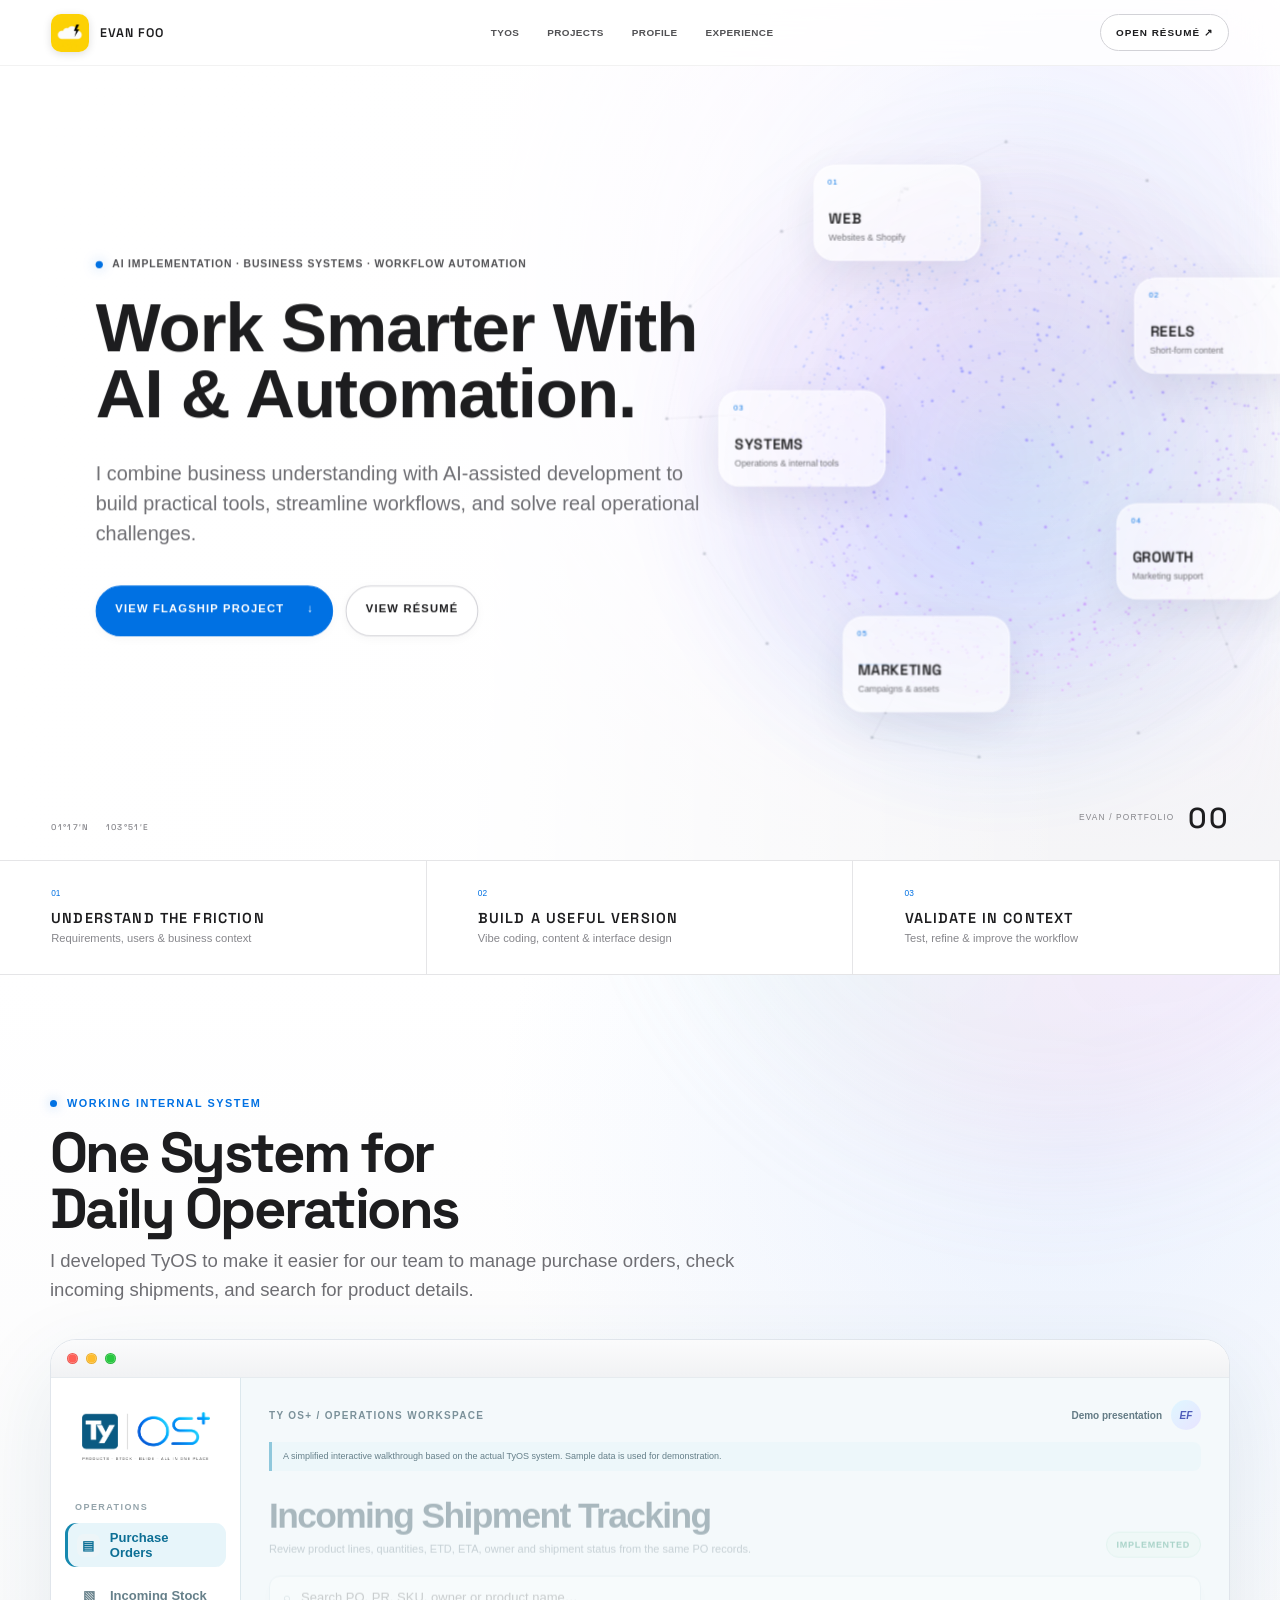
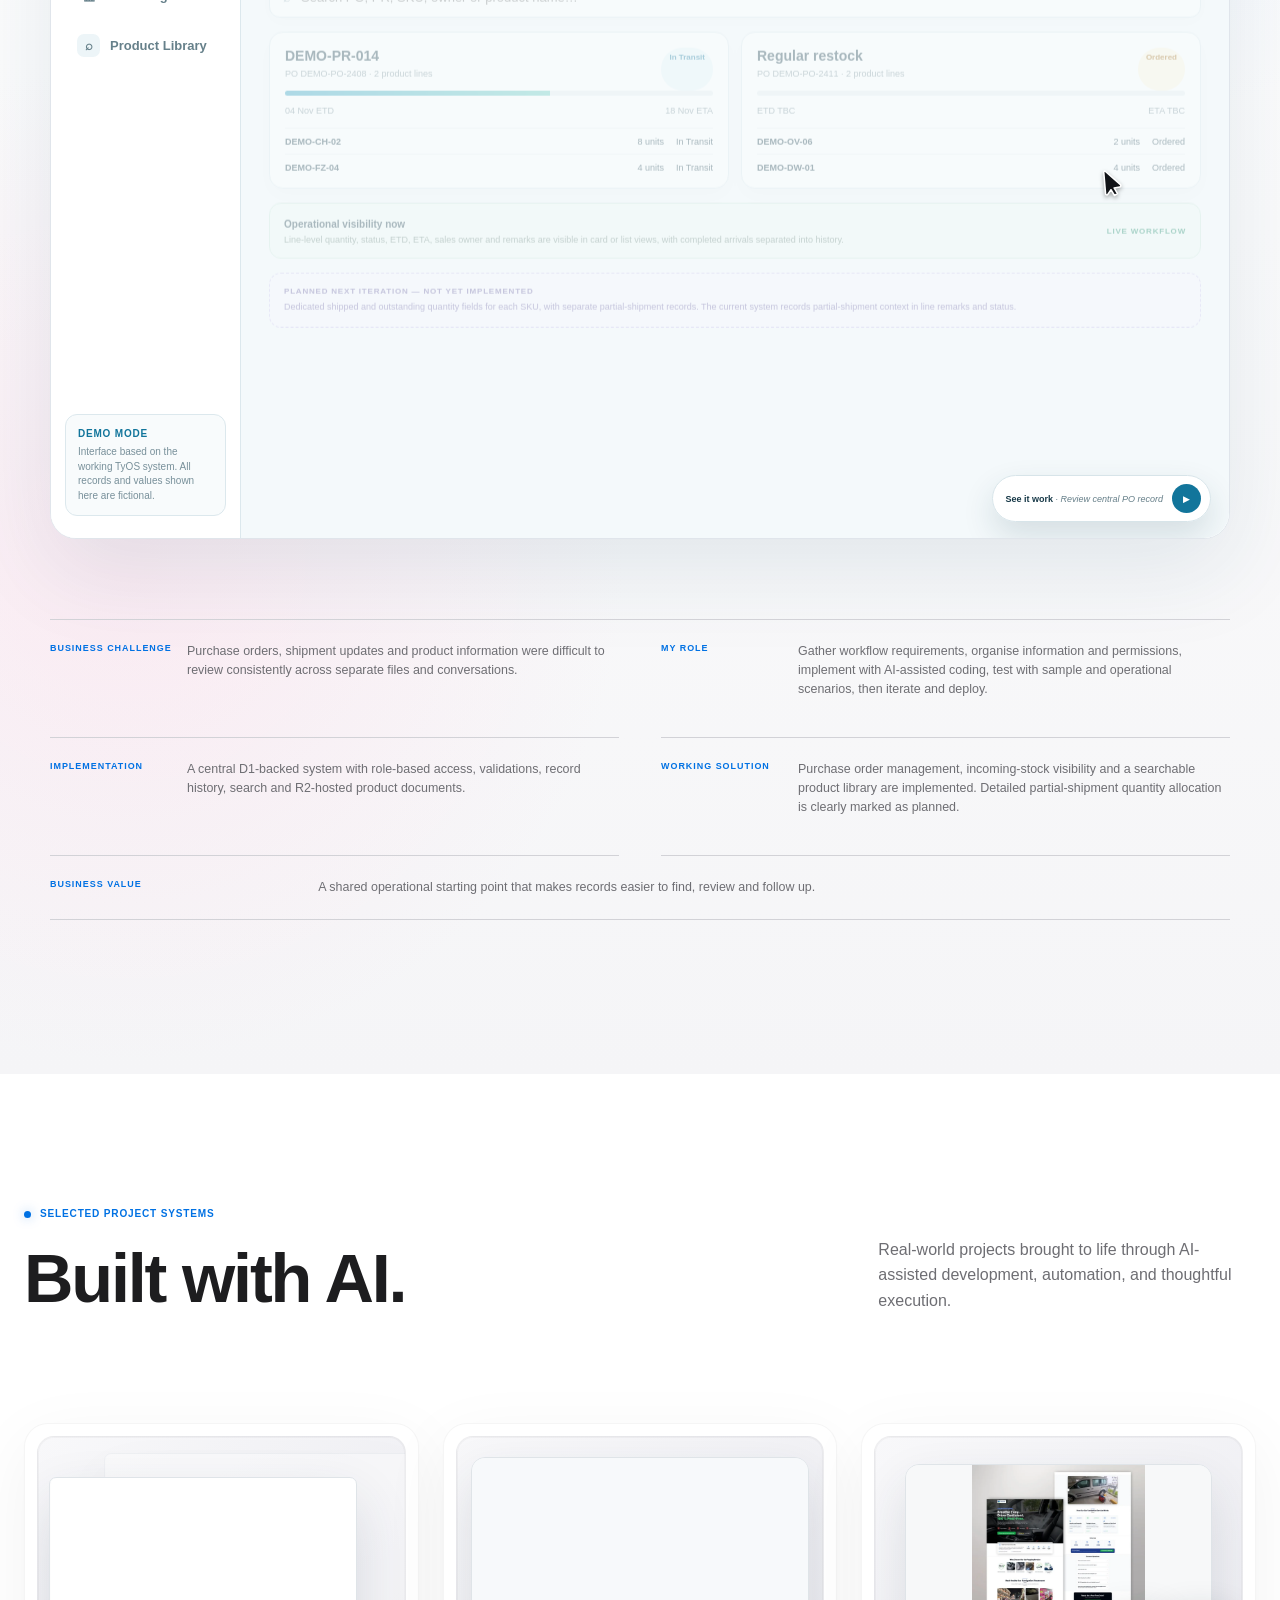
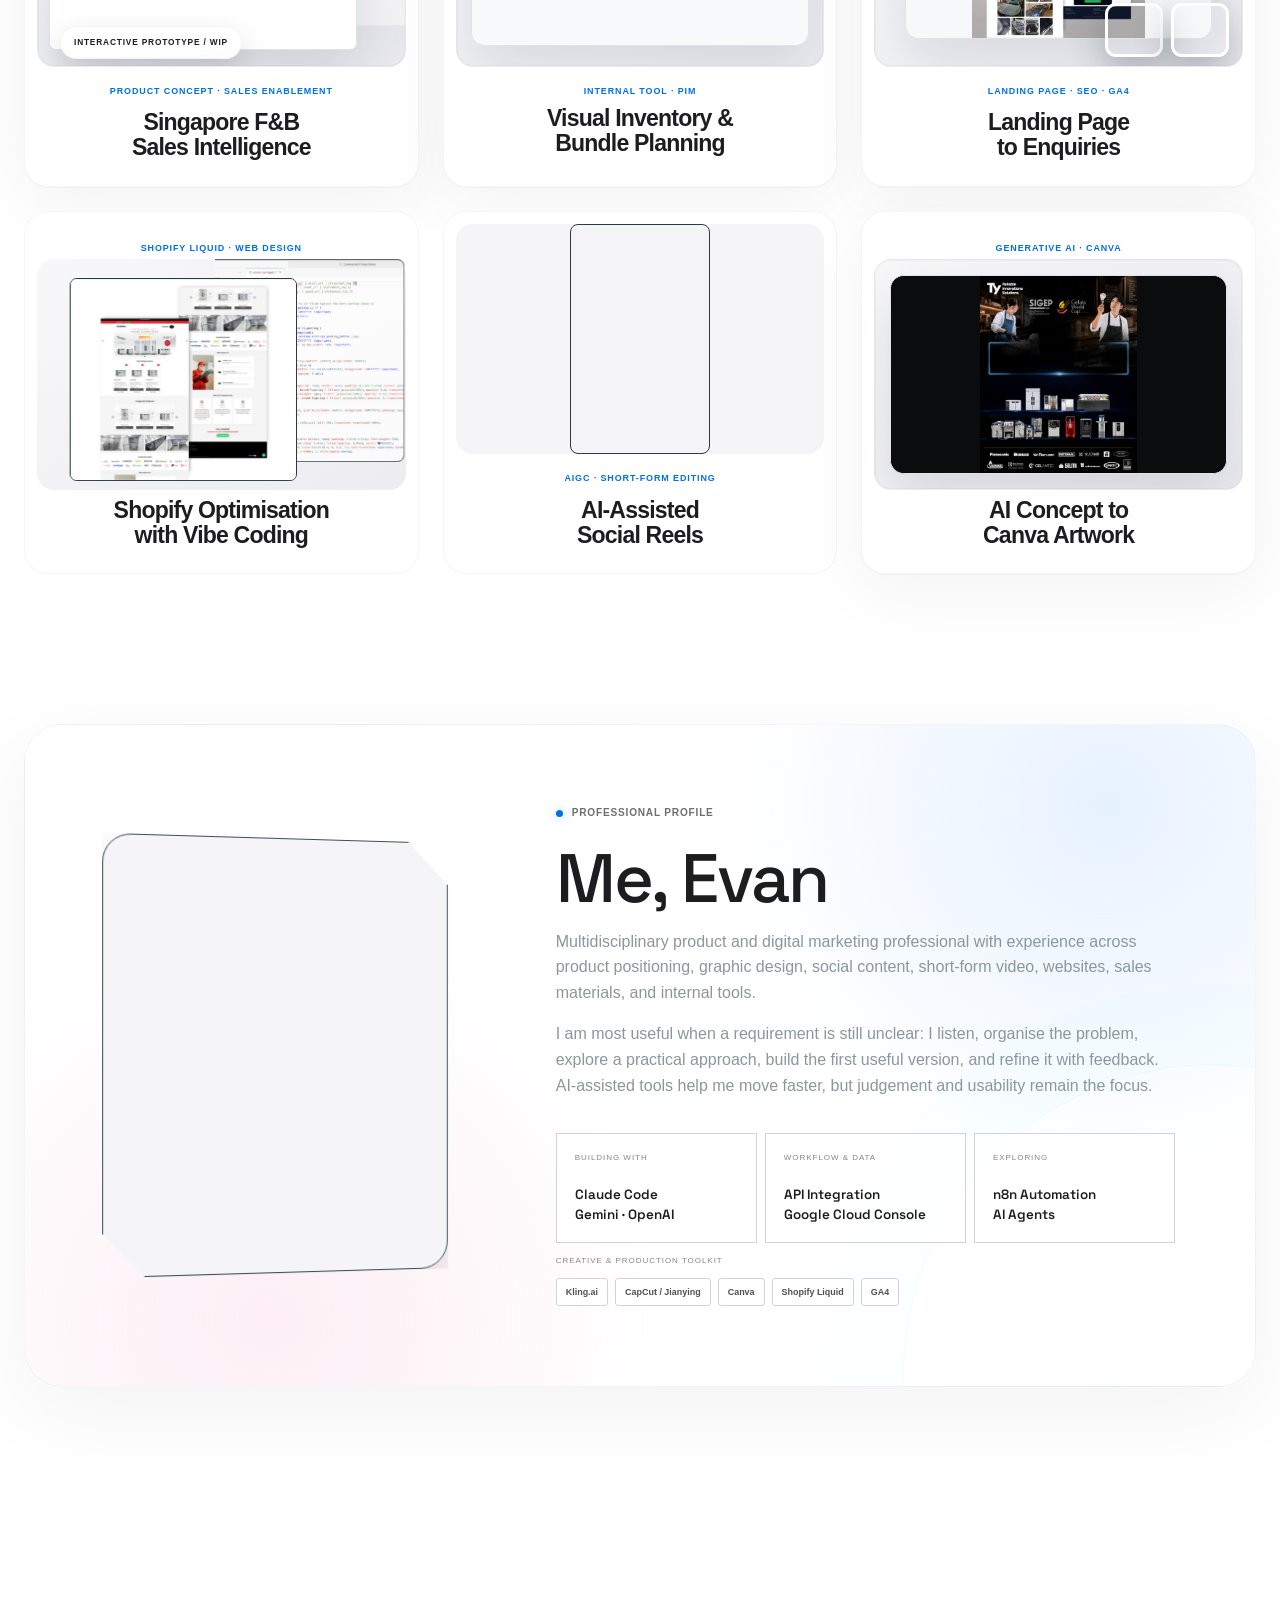
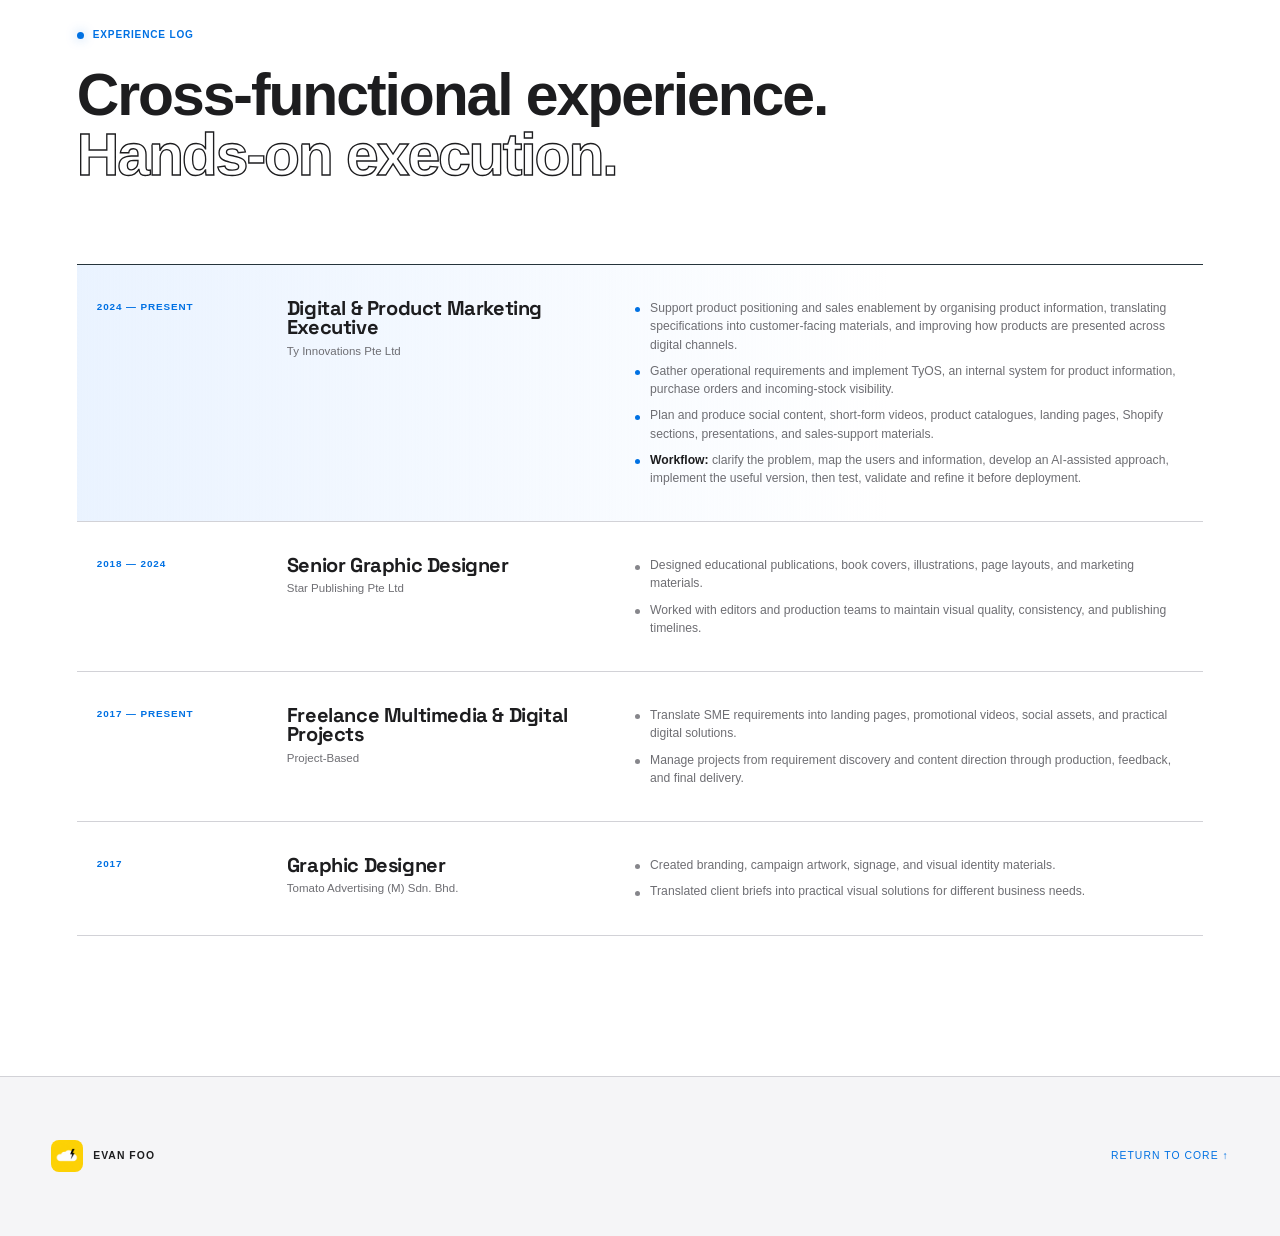
==== commit 4fdc0210: "Add files via upload" ====
--- a/index.html
+++ b/index.html
@@ -143,7 +143,7 @@
     </section>
 
     <section class="projects" id="projects">
-      <header class="section-head reveal"><div><p class="system-label"><i></i> SELECTED PROJECT SYSTEMS</p><h2>More problems.<br><span>Practical outcomes.</span></h2></div><p>Six additional examples showing how I move from a real requirement to a clear, usable output.</p></header>
+      <header class="section-head reveal"><div><p class="system-label"><i></i> SELECTED PROJECT SYSTEMS</p><h2>Built with AI.</h2></div><p>Real-world projects brought to life through AI-assisted development, automation, and thoughtful execution.</p></header>
 
       <div class="project-grid">
       <article class="project project-card project-feature reveal" id="growth-project" data-category="PRODUCT CONCEPT · SALES ENABLEMENT" tabindex="0" role="button" aria-haspopup="dialog">
--- a/css/style.css
+++ b/css/style.css
@@ -297,14 +297,15 @@
 .project-modal-close:hover,.project-modal-close:focus-visible{background:#1d1d1f;color:#fff;outline:none}
 .project-modal-content{display:grid;grid-template-columns:minmax(0,1.08fr) minmax(340px,.92fr);gap:42px;padding:64px 52px 52px;clear:both}
 .project-modal-content>.project-screen{position:sticky;top:64px;align-self:start;min-height:0;aspect-ratio:16/10;border-radius:22px;transform:none!important}
+.project-modal-content .has-zoom img{cursor:zoom-in}.project-modal-content .has-zoom img:focus-visible{outline:3px solid #0071e3;outline-offset:3px}
 .project-modal-content>.project-copy{padding:8px 0 20px;transform:none!important}
 .project-modal-content .modal-category{display:block;margin-bottom:12px;color:#0071e3;font-size:.62rem;font-weight:850;letter-spacing:.11em}
 .project-modal-content .project-no{display:block}
-.project-modal-content h3{margin:12px 0 24px;font-size:clamp(2.5rem,4vw,4.7rem);line-height:1;letter-spacing:-.05em}
+.project-modal-content h3{margin:12px 0 24px;font-size:clamp(2.35rem,3.25vw,3.55rem);line-height:1.03;letter-spacing:-.04em}
 .project-modal-content .case-summary{border-top:1px solid #d2d2d7}
-.project-modal-content .case-summary p{display:grid;grid-template-columns:86px 1fr;gap:12px;margin:0;padding:14px 0;border-bottom:1px solid #e5e5e7;color:#6e6e73}
+.project-modal-content .case-summary p{display:grid;grid-template-columns:86px 1fr;gap:12px;margin:0;padding:14px 0;border-bottom:1px solid #e5e5e7;color:#6e6e73;font-size:.78rem;line-height:1.55}
 .project-modal-content .case-summary b{color:#0071e3;font-size:.58rem;letter-spacing:.09em}
-.project-modal-content dl{margin-top:24px}
+.project-modal-content dl{margin-top:24px}.project-modal-content dt{font-size:.58rem}.project-modal-content dd{font-size:.78rem;line-height:1.55}.project-modal-content .tags span{font-size:.58rem}
 .project-modal-content .tags{margin-top:20px}
 .project-modal-content .reel-system{display:grid;grid-template-columns:1fr 110px}
 .project-modal-content>.reel-system{aspect-ratio:auto;min-height:620px}
@@ -312,9 +313,9 @@
 body:has(.project-modal[open]){overflow:hidden}
 .experience .section-head{grid-template-columns:1fr}
 .experience .section-head h2{max-width:none;white-space:nowrap;font-size:clamp(2.5rem,4.6vw,5.2rem);letter-spacing:-.035em}
-.experience .section-head h2 span{display:inline-block;color:transparent;font-size:.62em;-webkit-text-stroke:1.35px #1d1d1f;text-shadow:none;vertical-align:.08em}
+.experience .section-head h2 span{display:block;color:transparent;font-size:1em;-webkit-text-stroke:1.35px #1d1d1f;text-shadow:none;vertical-align:baseline}
 @media(max-width:980px){.project-grid{grid-template-columns:repeat(2,minmax(0,1fr))}.project-modal-content{grid-template-columns:1fr;padding:62px 32px 36px}.project-modal-content>.project-screen{position:relative;top:auto}.project-modal-content>.project-copy{padding-top:0}}
-@media(max-width:980px){.tyos-intro-summary .tyos-summary{grid-template-columns:1fr}.tyos-intro-summary .tyos-summary p:last-child{grid-column:auto}.experience .section-head h2{white-space:normal}.experience .section-head h2 span{font-size:.78em}}
+@media(max-width:980px){.tyos-intro-summary .tyos-summary{grid-template-columns:1fr}.tyos-intro-summary .tyos-summary p:last-child{grid-column:auto}.experience .section-head h2{white-space:normal}.experience .section-head h2 span{font-size:1em}}
 @media(max-width:620px){.tyos-demo-intro{margin-bottom:24px}.tyos-intro-summary{margin-top:48px}.tyos-intro-summary .tyos-summary{gap:0}.tyos-intro-summary .tyos-summary p{grid-template-columns:96px 1fr;min-height:0;padding:16px 0}.project-grid{grid-template-columns:1fr;gap:16px}.project-grid .project-card{border-radius:19px}.project-grid .project-copy h3{font-size:1.55rem}.project-modal{width:calc(100% - 16px);max-height:96vh;border-radius:22px}.project-modal-panel{max-height:96vh;border-radius:22px}.project-modal-content{gap:24px;padding:58px 16px 26px}.project-modal-content h3{font-size:2.35rem}.project-modal-content .case-summary p{grid-template-columns:72px 1fr}.project-modal-content .reel-system{grid-template-columns:1fr}.project-modal-content>.reel-system{min-height:540px}.project-modal-content .poster-screen{grid-template-columns:1fr}.project-modal-content .poster-screen>div{display:grid}.experience .section-head h2{font-size:clamp(2.4rem,11vw,3.5rem)}.experience .section-head h2 span{-webkit-text-stroke:1px #1d1d1f}}
 
 /* Keep the opening screen fully readable on narrow phones. */
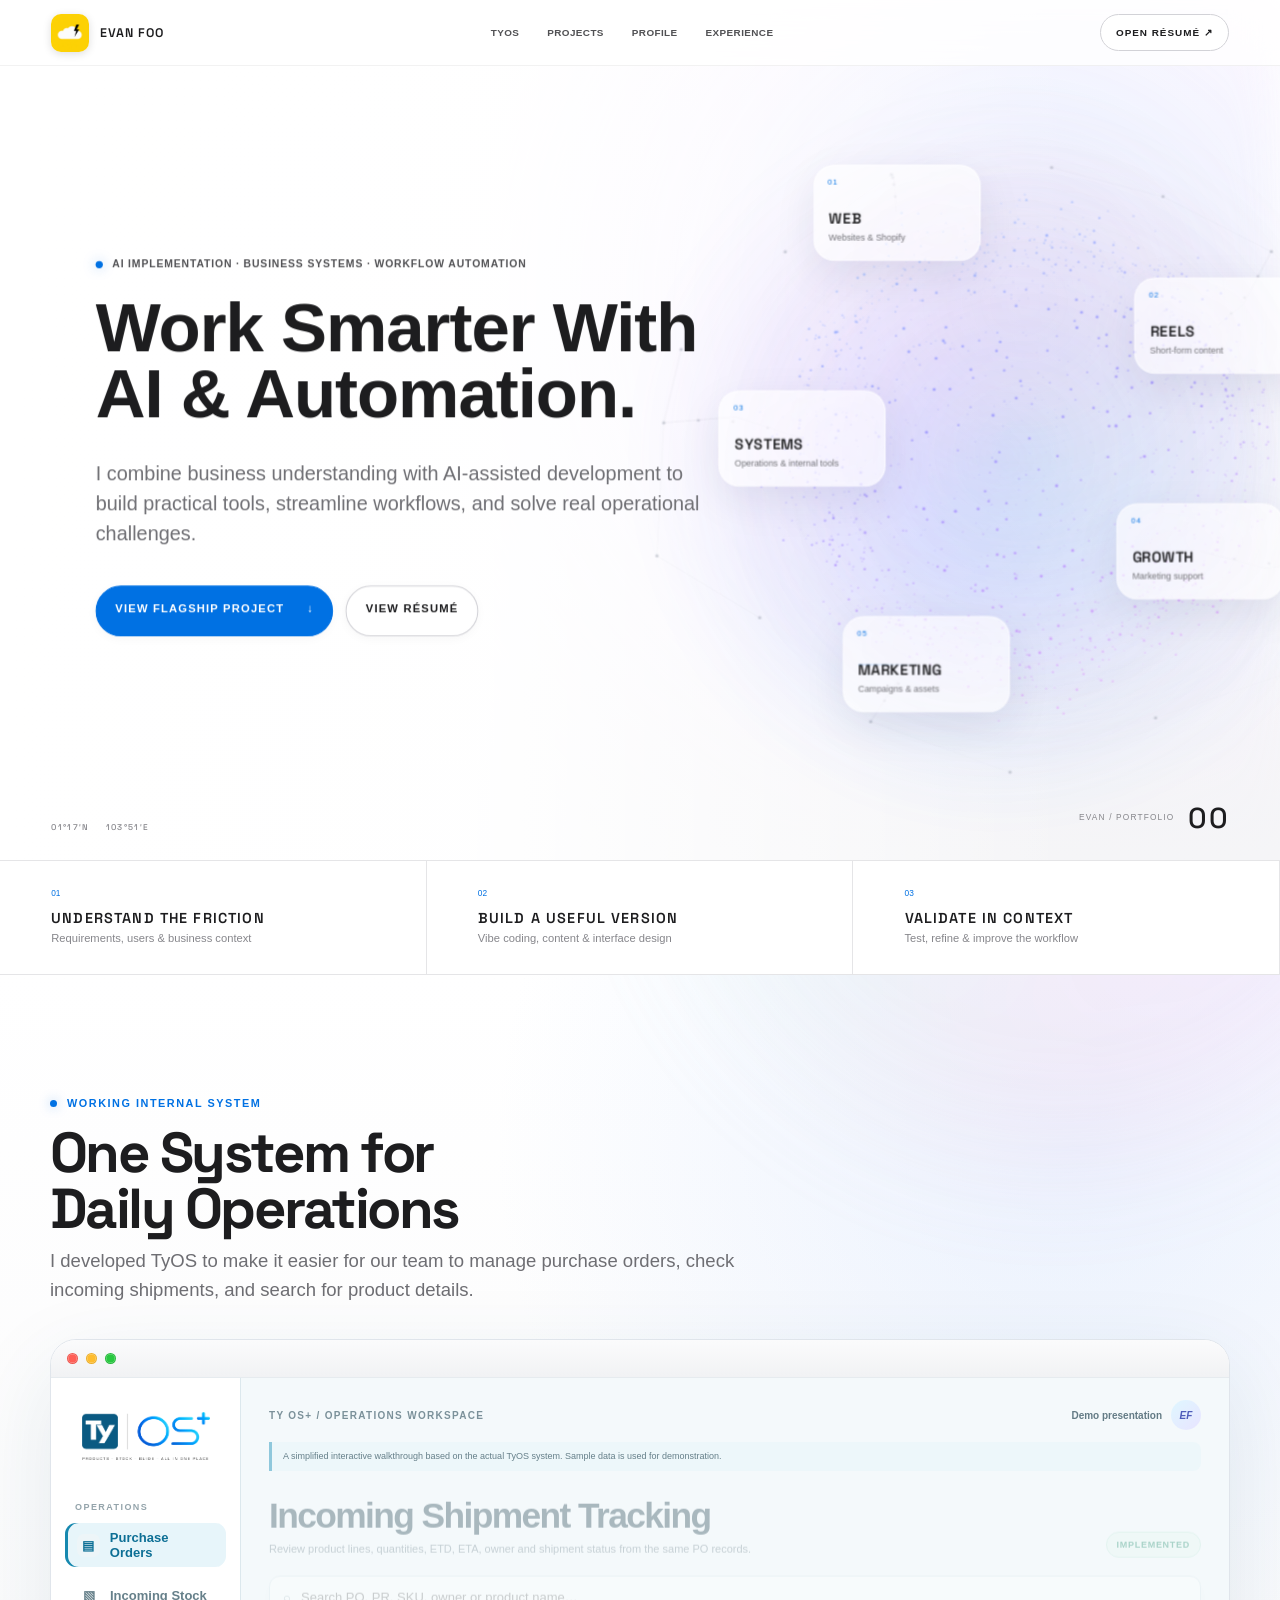
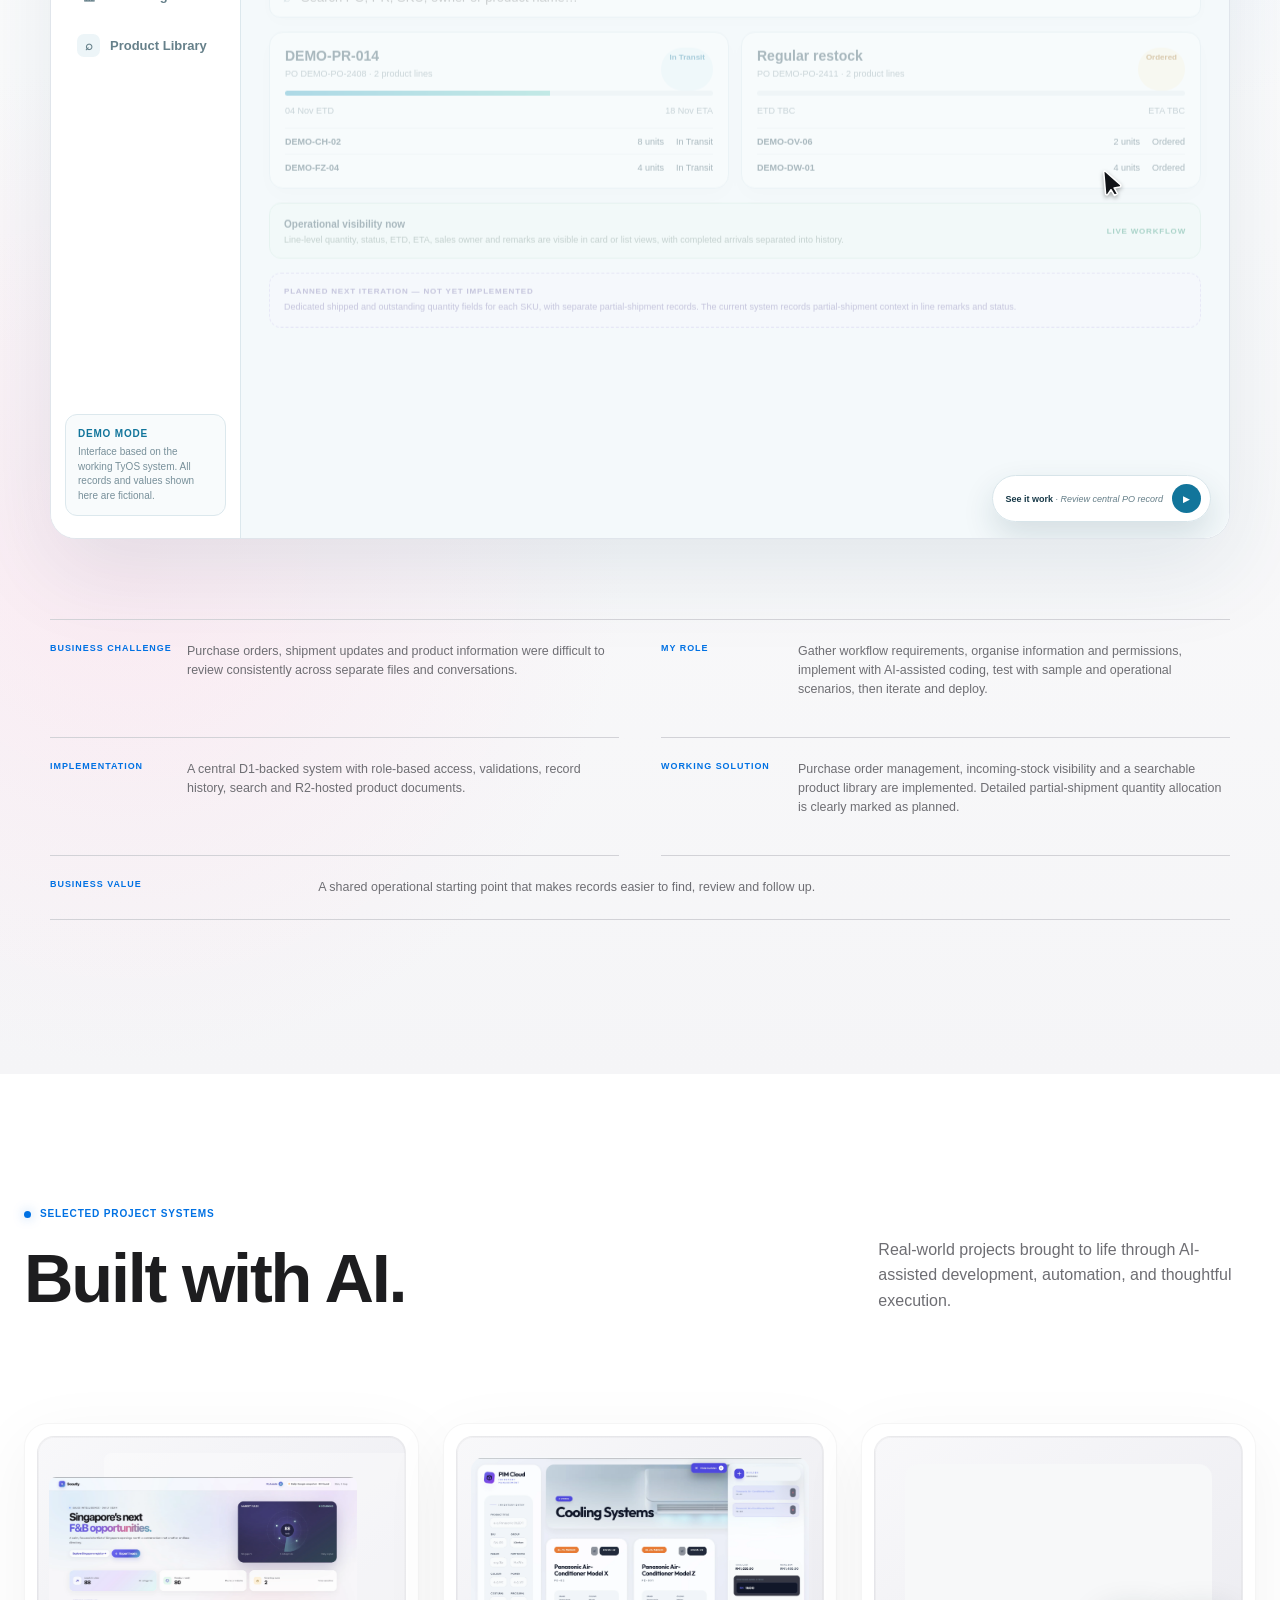
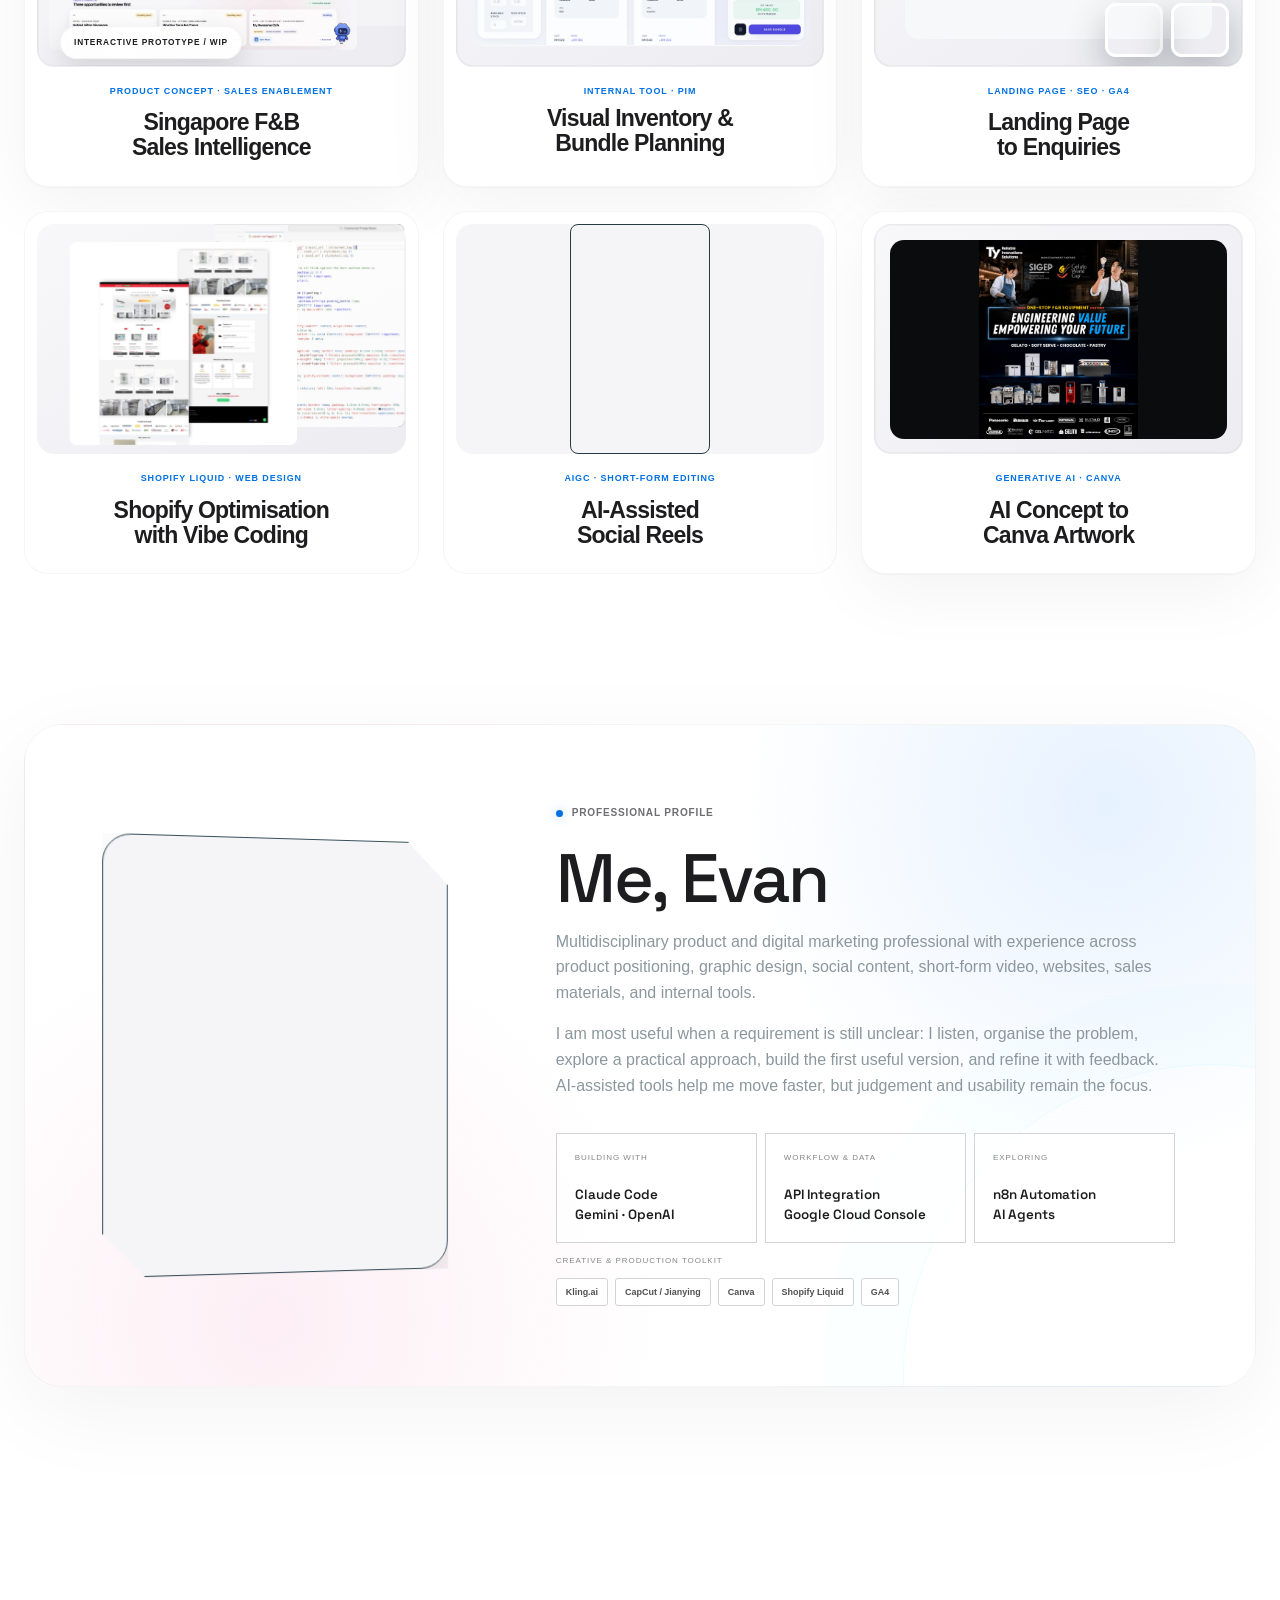
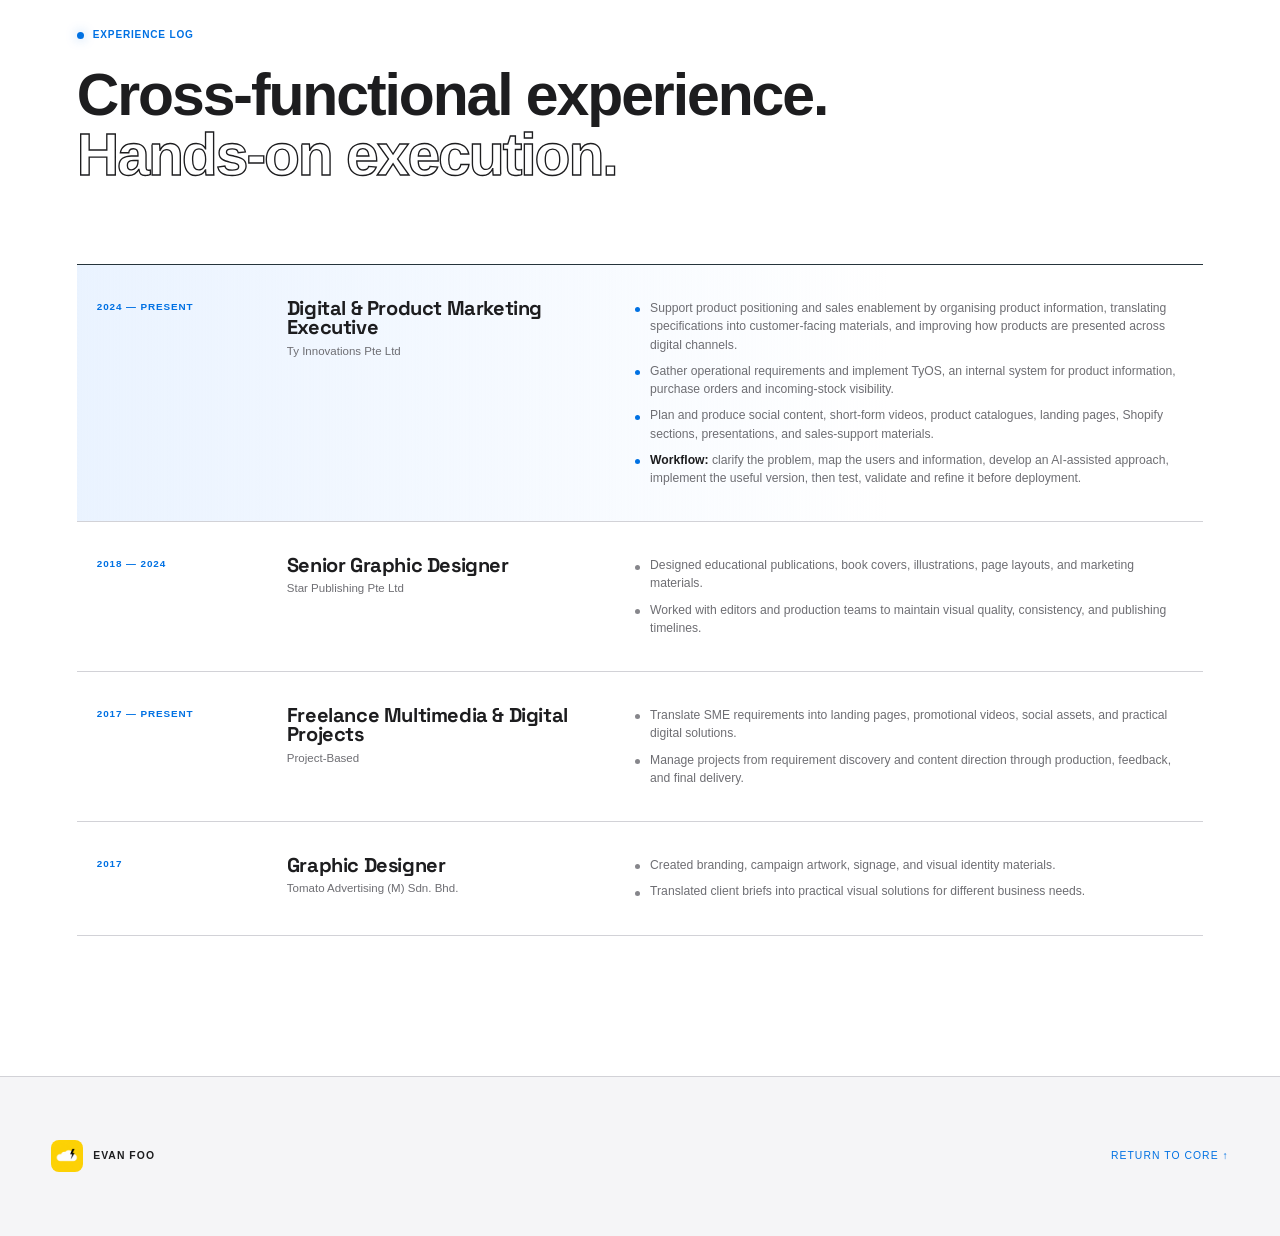
==== commit d3035336: "Add files via upload" ====
--- a/index.html
+++ b/index.html
@@ -152,12 +152,12 @@
           <figure class="screen-front"><img src="assets/images/scoutly-dashboard-overview.webp" alt="Scoutly F&B intelligence dashboard" loading="lazy" decoding="async"></figure>
           <span class="screen-tag">INTERACTIVE PROTOTYPE / WIP</span>
         </div>
-        <div class="project-copy"><span class="project-no">PROJECT / 01</span><h3>Singapore F&amp;B<br>Sales Intelligence</h3><div class="case-summary"><p><b>PROBLEM</b>Sales staff spent too much time searching across different sources for potential F&amp;B clients.</p><p><b>SOLUTION</b>A filterable dashboard that brings new and upcoming businesses into one place.</p><p><b>OUTCOME</b>Prospects are easier to review, giving the team a clearer starting point for outreach.</p></div><dl><div><dt>ROLE</dt><dd>Team research, problem framing, information architecture, MVP scope</dd></div><div><dt>FINAL OUTPUT</dt><dd>A centralised lead-review dashboard that reduces scattered research.</dd></div></dl><div class="tags"><span>Vibe Coding</span><span>Product Concept</span><span>Sales Enablement</span></div></div>
+        <div class="project-copy"><span class="project-no">PROJECT / 01</span><h3>Singapore F&amp;B<br>Sales Intelligence</h3><div class="case-summary"><p><b>PROBLEM</b>Sales staff spent too much time searching across different sources for potential F&amp;B clients.</p><p><b>SOLUTION</b>A filterable dashboard that brings new and upcoming businesses into one place.</p><p><b>OUTCOME</b>Prospects are easier to review, giving the team a clearer starting point for outreach.</p></div><dl><div><dt>ROLE</dt><dd>Team research, problem framing, information architecture, MVP scope</dd></div><div><dt>FINAL OUTPUT</dt><dd>A centralised lead-review dashboard that reduces scattered research.</dd></div></dl><div class="tags"><span>Vibe Coding</span><span>Product Concept</span><span>Sales Enablement</span></div><div class="project-links"><a href="https://scoutly-wip.vercel.app/" target="_blank" rel="noopener noreferrer">View live prototype <span aria-hidden="true">↗</span></a></div></div>
       </article>
 
       <article class="project project-card reveal" data-category="INTERNAL TOOL · PIM" tabindex="0" role="button" aria-haspopup="dialog">
         <div class="project-screen pim-screen"><figure class="full-screen"><img src="assets/images/wm-pim-cloud-full-interface.webp" alt="WM Smart Living PIM Cloud interface" loading="lazy" decoding="async"></figure></div>
-        <div class="project-copy"><span class="card-category">INTERNAL TOOL · PIM</span><span class="project-no">PROJECT / 02</span><h3>Visual Inventory &amp;<br>Bundle Planning</h3><div class="case-summary"><p><b>PROBLEM</b>The client found spreadsheet-based stock and bundle planning difficult to scan.</p><p><b>SOLUTION</b>A visual PIM interface combining inventory, bundle pricing, estimated profit, and margin.</p><p><b>OUTCOME</b>Stock and bundle estimates can be reviewed more clearly at a glance.</p></div><p class="disclaimer">Profit and margin figures are planning estimates—not final accounting results.</p><dl><div><dt>ROLE</dt><dd>Requirement discovery, inventory view, bundle workflow, interface design</dd></div><div><dt>FINAL OUTPUT</dt><dd>A visual inventory and bundle-planning tool with adjustable pricing and margin estimates.</dd></div></dl><div class="tags"><span>Internal Tool</span><span>PIM</span><span>Vibe Coding</span></div></div>
+        <div class="project-copy"><span class="card-category">INTERNAL TOOL · PIM</span><span class="project-no">PROJECT / 02</span><h3>Visual Inventory &amp;<br>Bundle Planning</h3><div class="case-summary"><p><b>PROBLEM</b>The client found spreadsheet-based stock and bundle planning difficult to scan.</p><p><b>SOLUTION</b>A visual PIM interface combining inventory, bundle pricing, estimated profit, and margin.</p><p><b>OUTCOME</b>Stock and bundle estimates can be reviewed more clearly at a glance.</p></div><p class="disclaimer">Profit and margin figures are planning estimates—not final accounting results.</p><dl><div><dt>ROLE</dt><dd>Requirement discovery, inventory view, bundle workflow, interface design</dd></div><div><dt>FINAL OUTPUT</dt><dd>A visual inventory and bundle-planning tool with adjustable pricing and margin estimates.</dd></div></dl><div class="tags"><span>Internal Tool</span><span>PIM</span><span>Vibe Coding</span></div><div class="project-links"><a href="https://prelaunch-early.github.io/wmsmartpim/" target="_blank" rel="noopener noreferrer">Open PIM system <span aria-hidden="true">↗</span></a></div></div>
       </article>
 
       <article class="project project-card reveal" data-category="LANDING PAGE · SEO · GA4" tabindex="0" role="button" aria-haspopup="dialog">
--- a/css/style.css
+++ b/css/style.css
@@ -275,10 +275,12 @@
 .project-grid .project-card::before{content:attr(data-category);position:static;order:2;display:block;margin:17px 8px 4px;background:none;color:#0071e3;font-size:.56rem;font-weight:800;letter-spacing:.1em}
 .project-grid .project-card[data-category="INTERNAL TOOL · PIM"]::before{display:none}
 .project-grid .project-card::after{display:none}
-.project-grid .project-screen{order:1;width:100%;min-height:0!important;aspect-ratio:16/10;border-radius:17px;transform:none!important;pointer-events:none}
+.project-grid .project-card>.project-screen{order:1!important;width:100%;min-height:0!important;aspect-ratio:16/10;border-radius:17px;transform:none!important;pointer-events:none}
+.project-grid .project-screen figure{border:0;box-shadow:none}
 .project-grid .project-copy{order:3;padding:0 8px 14px;transform:none!important}
 .project-grid .card-category{display:block;margin:17px 0 4px;color:#0071e3;text-align:center;font-size:.56rem;font-weight:800;letter-spacing:.1em}
 .project-grid .project-copy .project-no,.project-grid .project-copy .case-summary,.project-grid .project-copy>p,.project-grid .project-copy dl,.project-grid .project-copy .tags{display:none}
+.project-grid .project-copy .project-links{display:none}
 .project-grid .project-copy h3{margin:8px 0 0;text-align:center;font-size:clamp(1.38rem,1.8vw,1.9rem);line-height:1.08;letter-spacing:-.035em}
 .project-grid #web-project,.project-grid #reels-project,.project-grid #web-project:hover,.project-grid #reels-project:hover,.project-grid #web-project:focus-visible,.project-grid #reels-project:focus-visible{box-shadow:none}
 .project-grid #web-project .project-screen,.project-grid #reels-project .project-screen,.project-grid #web-project .project-screen figure,.project-grid #reels-project .reel-player{box-shadow:none}
@@ -307,6 +309,9 @@
 .project-modal-content .case-summary b{color:#0071e3;font-size:.58rem;letter-spacing:.09em}
 .project-modal-content dl{margin-top:24px}.project-modal-content dt{font-size:.58rem}.project-modal-content dd{font-size:.78rem;line-height:1.55}.project-modal-content .tags span{font-size:.58rem}
 .project-modal-content .tags{margin-top:20px}
+.project-links{display:flex;flex-wrap:wrap;gap:10px;margin-top:22px}
+.project-links a{display:inline-flex;align-items:center;justify-content:center;min-height:46px;padding:11px 17px;border:1px solid #0071e3;border-radius:999px;background:#0071e3;color:#fff;font-size:.62rem;font-weight:800;letter-spacing:.055em;text-transform:uppercase;transition:transform .2s ease,background .2s ease}
+.project-links a:hover,.project-links a:focus-visible{background:#0077ed;transform:translateY(-2px);outline:3px solid #0071e333;outline-offset:3px}
 .project-modal-content .reel-system{display:grid;grid-template-columns:1fr 110px}
 .project-modal-content>.reel-system{aspect-ratio:auto;min-height:620px}
 .project-modal-content .poster-screen{grid-template-columns:.72fr .28fr}
@@ -334,3 +339,199 @@
   .hero-actions a{min-height:44px;padding:11px 14px;font-size:.58rem;letter-spacing:.07em}
   .hero-actions b{margin-left:10px}
 }
+
+/* Mobile polish and cleaner project-detail presentation. */
+.topbar.is-scrolled{border-color:#0000000d;background:#ffffffea;color:#1d1d1f;box-shadow:0 1px 12px #0000000a;backdrop-filter:saturate(180%) blur(22px);-webkit-backdrop-filter:saturate(180%) blur(22px)}
+.project-modal-panel{box-shadow:none}
+.project-modal-content .project-screen,
+.project-modal-content .project-screen figure,
+.project-modal-content .project-screen img,
+.project-modal-content .proof-stack img,
+.project-modal-content .reel-player{border:0!important;box-shadow:none!important;filter:none!important}
+.project-modal-content>.layered-screen,
+.project-modal-content>.dual-screen{display:grid;gap:14px;min-height:0;aspect-ratio:auto}
+.project-modal-content>.layered-screen{grid-template-columns:1fr}
+.project-modal-content>.layered-screen .screen-front{order:1}
+.project-modal-content>.layered-screen .screen-back{order:2}
+.project-modal-content>.layered-screen .screen-tag{order:3}
+.project-modal-content>.dual-screen{grid-template-columns:repeat(2,minmax(0,1fr))}
+.project-modal-content>.layered-screen figure,
+.project-modal-content>.dual-screen figure{position:relative;inset:auto;width:100%;height:auto;aspect-ratio:16/10;opacity:1;transform:none!important}
+.project-modal-content>.dual-screen figure img{width:100%;height:100%;object-fit:contain!important;object-position:center!important;background:#fff}
+.project-modal-content>.layered-screen .screen-tag{position:static;justify-self:start;margin-top:-4px}
+.project-modal-content>.landing-screen{display:grid;grid-template-columns:1fr;gap:14px;aspect-ratio:auto}
+.project-modal-content>.landing-screen>figure{position:relative;inset:auto;width:100%;height:auto;aspect-ratio:1/1}
+.project-modal-content>.landing-screen .proof-stack{position:static;width:100%;display:grid;grid-template-columns:1fr 1fr;gap:12px;transform:none}
+.project-modal-content>.landing-screen .proof-stack img{width:100%;aspect-ratio:1/1;border-radius:12px}
+
+/* Project modal media: use the available vertical space and keep details readable. */
+.project-modal-content>.dual-screen{
+  grid-template-columns:1fr;
+}
+.project-modal-content>.dual-screen figure{
+  aspect-ratio:16/10;
+}
+.project-modal-content>.poster-screen{
+  display:grid;
+  grid-template-columns:1fr;
+  gap:18px;
+  padding:0;
+  aspect-ratio:auto;
+  overflow:visible;
+  background:transparent;
+}
+.project-modal-content>.poster-screen figure{
+  width:min(100%,540px);
+  height:auto;
+  aspect-ratio:4/5;
+  margin:0 auto;
+  border:0;
+  border-radius:18px;
+  background:transparent;
+  overflow:hidden;
+}
+.project-modal-content>.poster-screen figure img{
+  display:block;
+  width:100%;
+  height:100%;
+  object-fit:contain;
+  background:transparent;
+}
+.project-modal-content>.poster-screen>div{
+  grid-template-columns:repeat(3,minmax(0,1fr));
+  gap:10px;
+  padding:0;
+  border:0;
+  background:transparent;
+  box-shadow:none;
+}
+.project-modal-content>.poster-screen>div small{
+  grid-column:1/-1;
+}
+.project-modal-content>.poster-screen>div span{
+  display:flex;
+  align-items:center;
+  min-height:58px;
+  padding:12px;
+}
+.project-modal-content>.poster-screen>div i{
+  display:none;
+}
+.project-modal-content dl{
+  display:grid;
+  gap:0;
+  margin-top:24px;
+}
+.project-modal-content dl div{
+  display:grid;
+  grid-template-columns:110px minmax(0,1fr);
+  align-items:start;
+  gap:16px;
+  min-height:0;
+  padding:16px 0;
+}
+.project-modal-content dt,
+.project-modal-content dd{
+  align-self:start;
+  margin:0;
+}
+
+@media(max-width:650px){
+  html{scroll-padding-top:66px}
+  body{font-size:16px}
+  .topbar,.topbar.is-scrolled{height:64px;padding:0 16px}
+  .identity{gap:9px;font-size:.7rem}
+  .identity img{width:36px;height:36px}
+
+  .hero{min-height:940px;padding:98px 16px 330px;align-items:start}
+  .hero-copy{width:calc(100vw - 32px);max-width:calc(100vw - 32px)}
+  .system-label{align-items:flex-start;font-size:.5rem;line-height:1.5;letter-spacing:.05em}
+  .system-label i{flex:0 0 7px;margin-top:.25em}
+  .hero h1{font-size:clamp(2rem,9.6vw,2.4rem);line-height:1.02}
+  .hero-copy>p:not(.system-label){margin-top:24px;font-size:.91rem;line-height:1.55}
+  .hero-actions{display:grid;grid-template-columns:minmax(0,1.25fr) minmax(0,.85fr);width:100%;gap:9px}
+  .hero-actions a{display:flex;align-items:center;justify-content:center;min-width:0;padding:11px 10px;text-align:center}
+  .hero-actions b{margin-left:8px}
+  .portfolio-modules{right:12px;bottom:76px;width:calc(100% - 24px);height:270px;display:grid;grid-template-columns:repeat(6,minmax(0,1fr));align-content:center;gap:8px;padding:12px 0;overflow:visible}
+  .portfolio-modules a{grid-column:span 2;min-height:76px;padding:11px 9px;border-radius:14px;background:#ffffffdc}
+  .portfolio-modules a:nth-of-type(4){grid-column:2/span 2}
+  .portfolio-modules a:nth-of-type(5){grid-column:4/span 2;width:auto;justify-self:stretch}
+  .portfolio-modules small{left:10px;top:8px;font-size:.45rem}
+  .portfolio-modules strong{font-size:.7rem}
+  .portfolio-modules span{display:block;font-size:.48rem;line-height:1.25}
+  .category-particle-ball{left:50%;top:48%;width:155vw;height:155vw;opacity:.58;filter:saturate(1.2) contrast(1.04)}
+  .hero-coordinates,.hero-index{display:none}
+
+  .signal-band>div{padding:20px 18px}
+  .signal-band strong{font-size:.78rem}
+  .signal-band span{font-size:.68rem}
+
+  .tyos-showcase{padding:78px 0 72px}
+  .tyos-wrap{width:calc(100% - 24px)}
+  .tyos-demo-intro{margin-bottom:24px}
+  .tyos-demo-intro h2{font-size:clamp(2.45rem,12vw,3.15rem);line-height:.98}
+  .tyos-demo-intro>p:last-child{font-size:.94rem;line-height:1.55}
+  .tyos-real-demo{border-radius:18px}
+  .tyos-real-demo iframe{height:720px}
+  .tyos-intro-summary{margin-top:42px;margin-bottom:16px}
+  .tyos-intro-summary .tyos-summary p{display:block;min-height:0;padding:17px 2px;font-size:.8rem;line-height:1.55}
+  .tyos-intro-summary .tyos-summary b{display:block;margin-bottom:6px;font-size:.56rem}
+
+  .projects{width:calc(100% - 24px);padding:82px 0 92px}
+  .section-head{gap:18px;margin-bottom:38px}
+  .section-head h2{font-size:clamp(2.65rem,13vw,3.6rem);line-height:1}
+  .section-head>p{max-width:none;font-size:.9rem;line-height:1.55}
+  .project-grid{gap:18px}
+  .project-grid .project-card{padding:10px;border-radius:20px}
+  .project-grid .project-card:hover,.project-grid .project-card:focus-visible{transform:none!important;box-shadow:none}
+  .project-grid .project-screen{border-radius:15px}
+  .project-grid .project-copy{padding:0 8px 15px}
+  .project-grid .project-copy h3{font-size:1.48rem;line-height:1.08}
+  .project-grid .project-card::before,.project-grid .card-category{margin-top:14px}
+
+  .project-modal{width:calc(100% - 12px);max-height:calc(100dvh - 12px);border-radius:20px}
+  .project-modal-panel{max-height:calc(100dvh - 12px);border-radius:20px}
+  .project-modal-close{top:10px;right:10px;width:44px;height:44px;margin:10px 10px -54px 0}
+  .project-modal-content{gap:22px;padding:58px 14px 24px}
+  .project-modal-content>.project-screen{border-radius:16px}
+  .project-modal-content>.layered-screen,.project-modal-content>.dual-screen{gap:10px}
+  .project-modal-content>.landing-screen .proof-stack{gap:8px}
+  .project-modal-content .modal-category{font-size:.55rem;line-height:1.4}
+  .project-modal-content h3{margin:8px 0 20px;font-size:clamp(2rem,10.5vw,2.5rem);line-height:1.02}
+  .project-modal-content .case-summary p{grid-template-columns:72px 1fr;gap:9px;padding:13px 0;font-size:.76rem;line-height:1.5}
+  .project-modal-content dl div{grid-template-columns:72px 1fr;gap:9px}
+  .project-modal-content dd{font-size:.76rem}
+  .project-modal-content>.reel-system{min-height:500px}
+  .project-modal-content .reel-control button{min-height:44px}
+
+  .image-viewer{width:calc(100% - 12px);max-height:calc(100dvh - 12px);border-radius:18px;overflow:auto}
+  .image-viewer figure{padding:12px}
+  .image-viewer img{max-height:calc(100dvh - 84px)}
+  .image-viewer-close{position:fixed;right:12px;top:12px;width:44px;height:44px}
+
+  .profile{width:calc(100% - 24px);margin-bottom:78px;padding:24px 16px 30px;border-radius:24px}
+  .profile-copy{padding-top:4px}
+  .profile h2{font-size:clamp(2.8rem,13vw,3.6rem)}
+  .profile-copy p{font-size:.94rem;line-height:1.55}
+  .learning-grid{gap:10px}
+  .learning-grid>div{padding:18px}
+
+  .experience{padding:82px 14px 76px}
+  .experience .section-head{margin-bottom:38px}
+  .experience .section-head h2{font-size:clamp(2.2rem,10.5vw,2.75rem);line-height:1.02}
+  .experience-row{gap:12px;padding:24px 8px}
+  .experience-row h3{font-size:1.22rem;line-height:1.05}
+  .experience-details li{font-size:.78rem;line-height:1.5}
+  footer{padding:32px 18px}
+}
+
+@media(max-width:360px){
+  .hero h1{font-size:1.95rem}
+  .hero-actions{grid-template-columns:1fr}
+  .hero{min-height:900px}
+  .project-modal-content .case-summary p,.project-modal-content dl div{grid-template-columns:1fr}
+}
+
+@media(hover:none){
+  .project-grid .project-card:hover{transform:none!important}
+}
